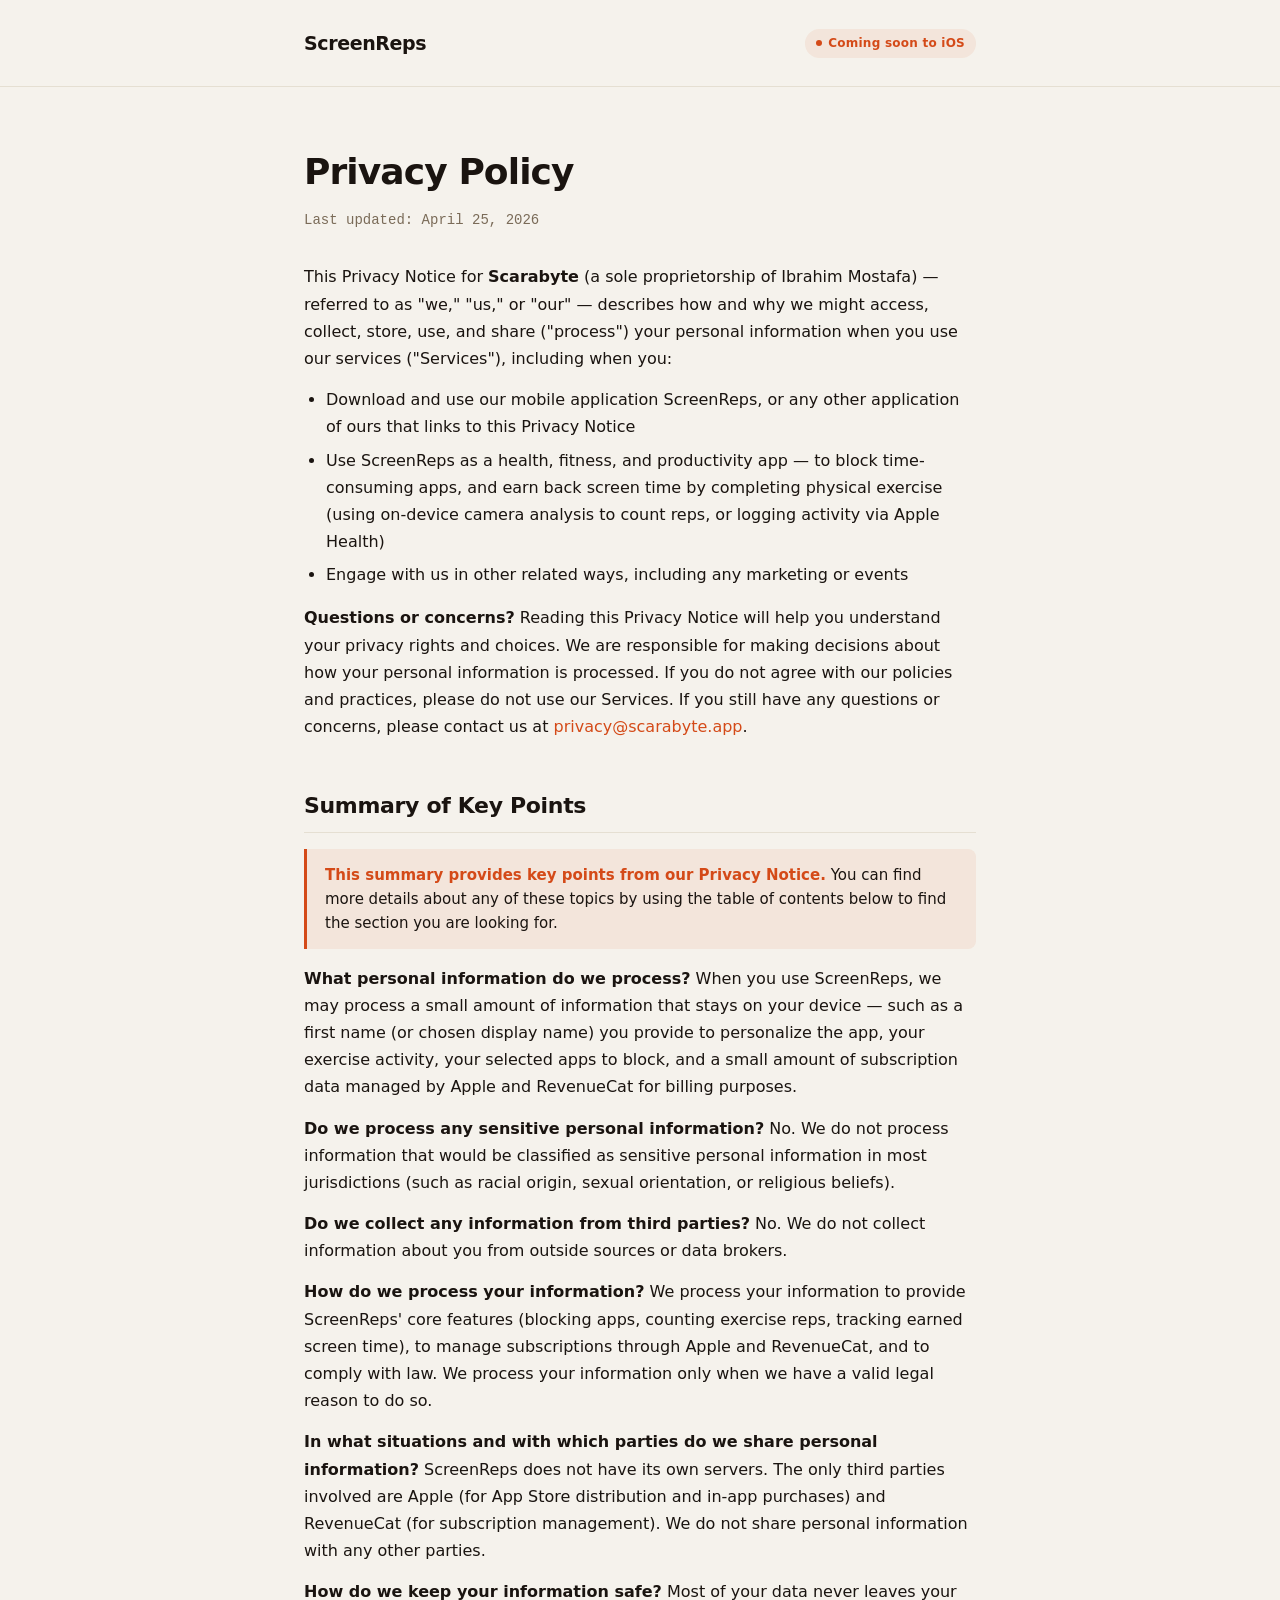
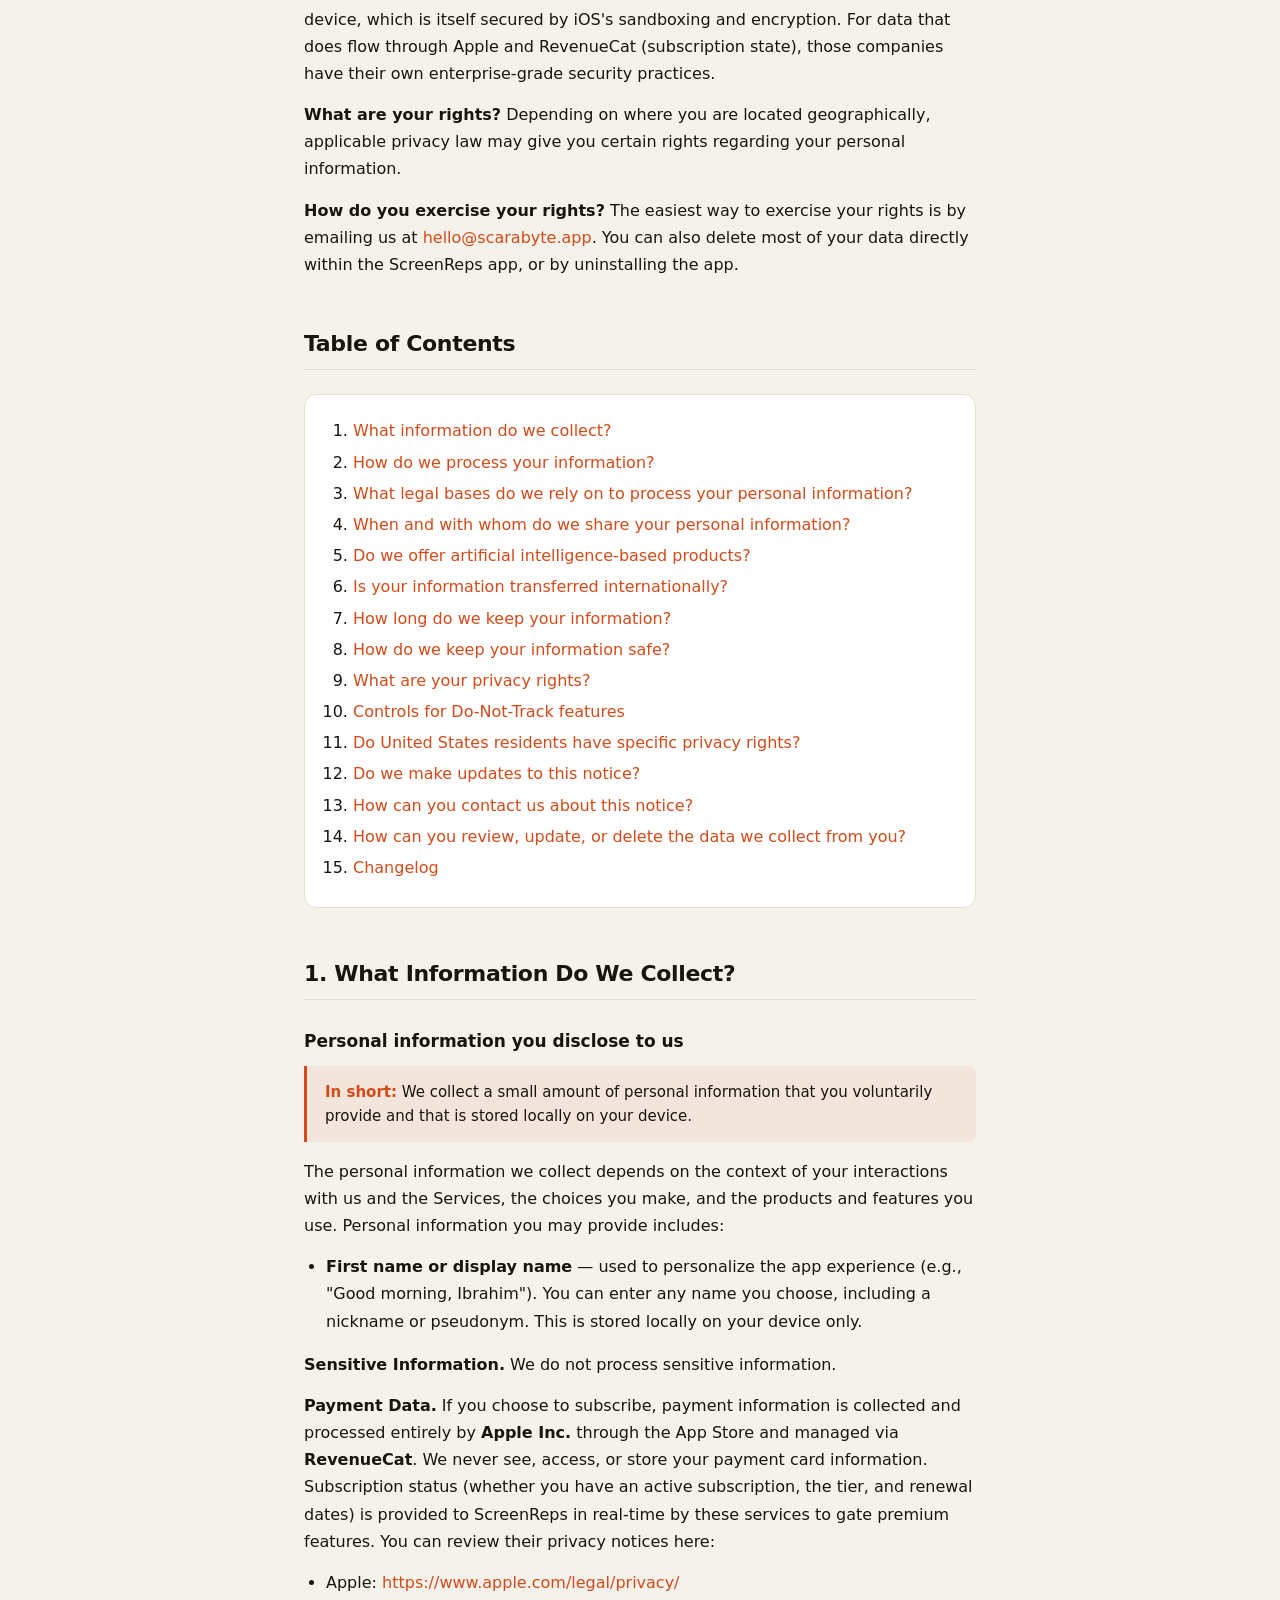
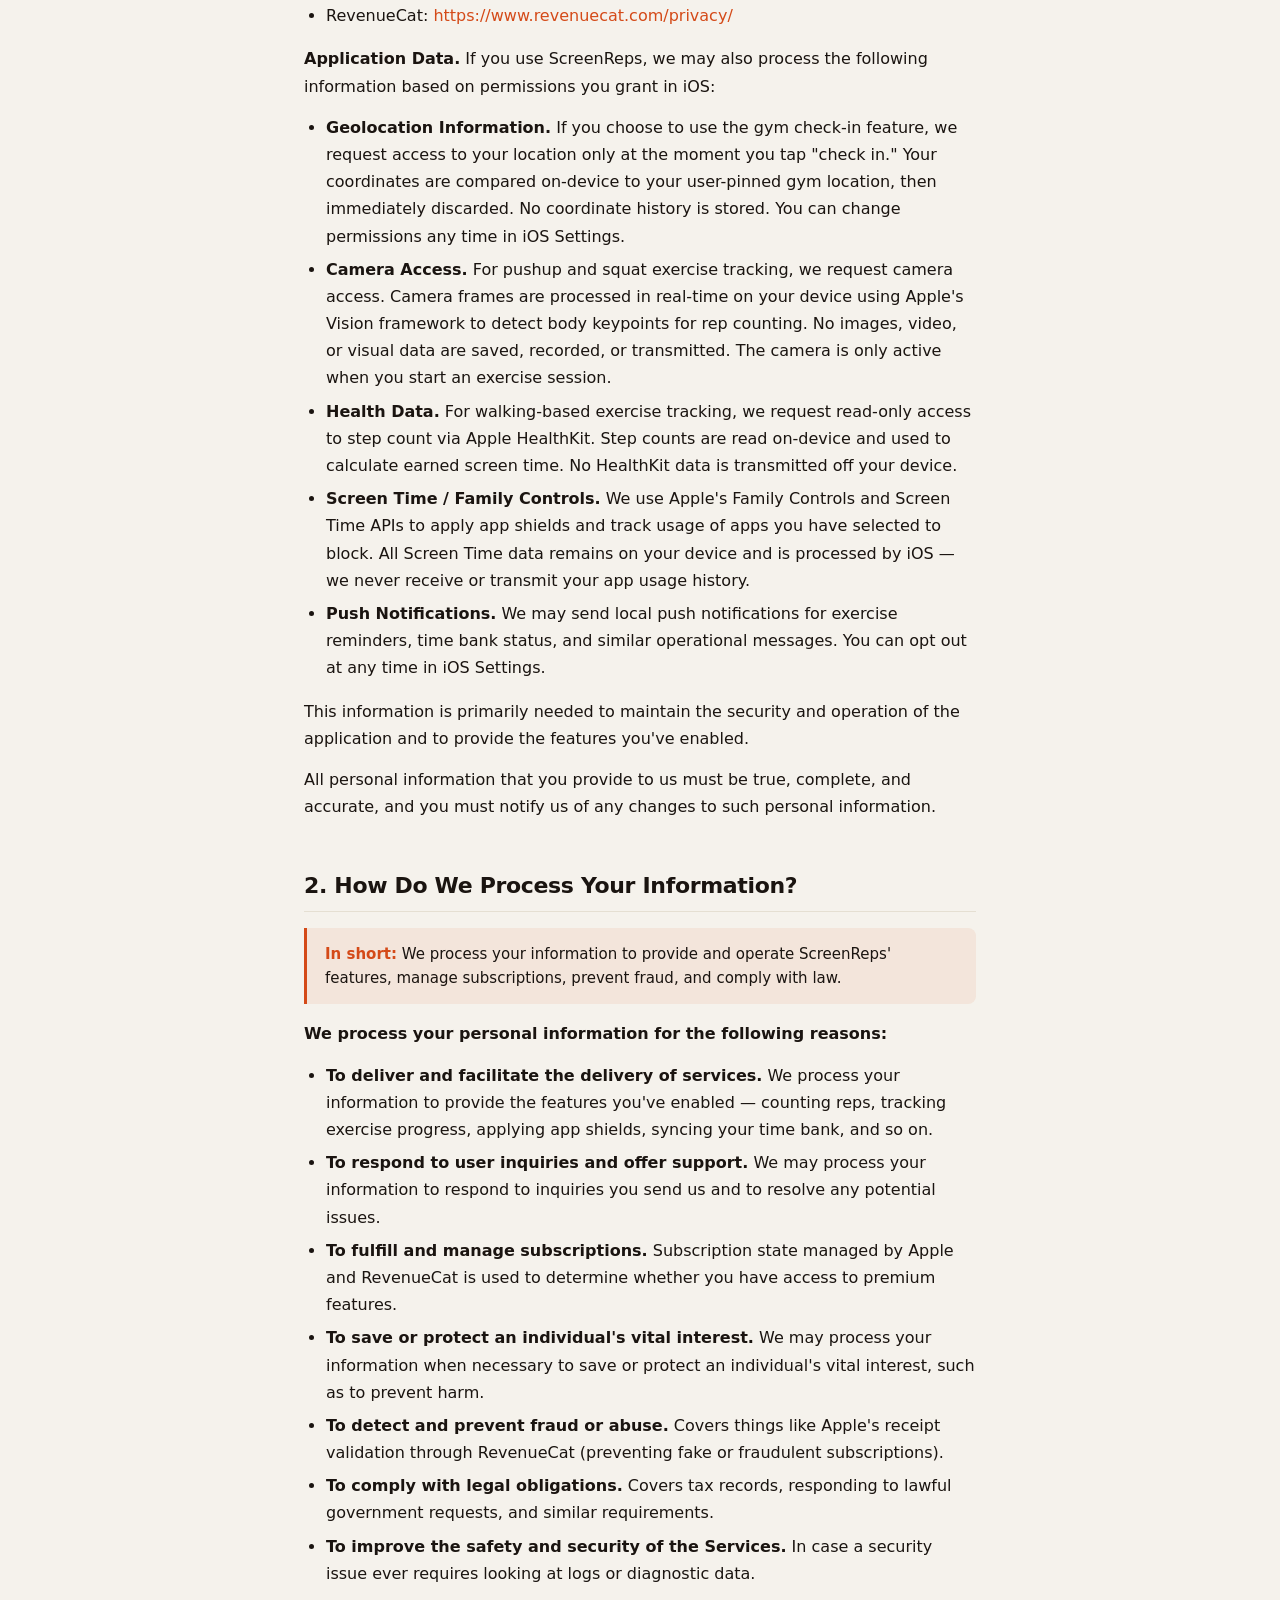
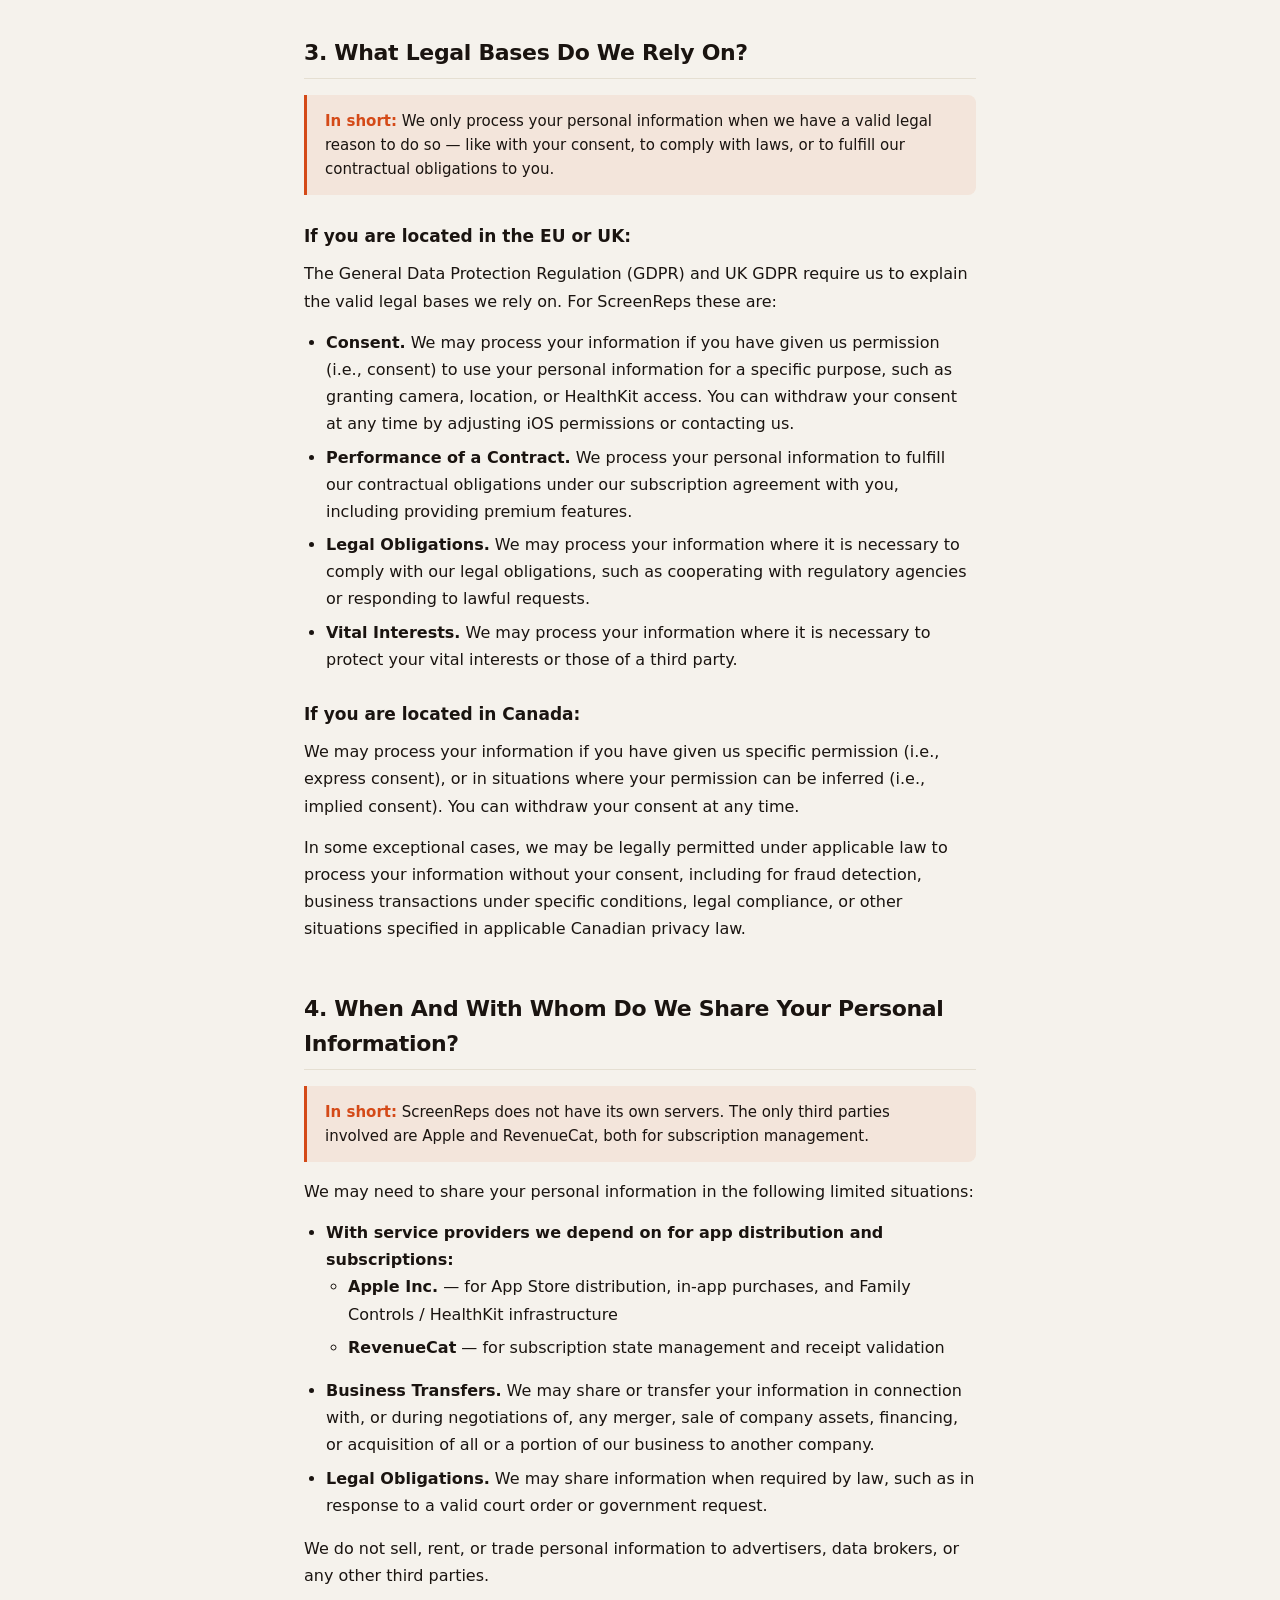
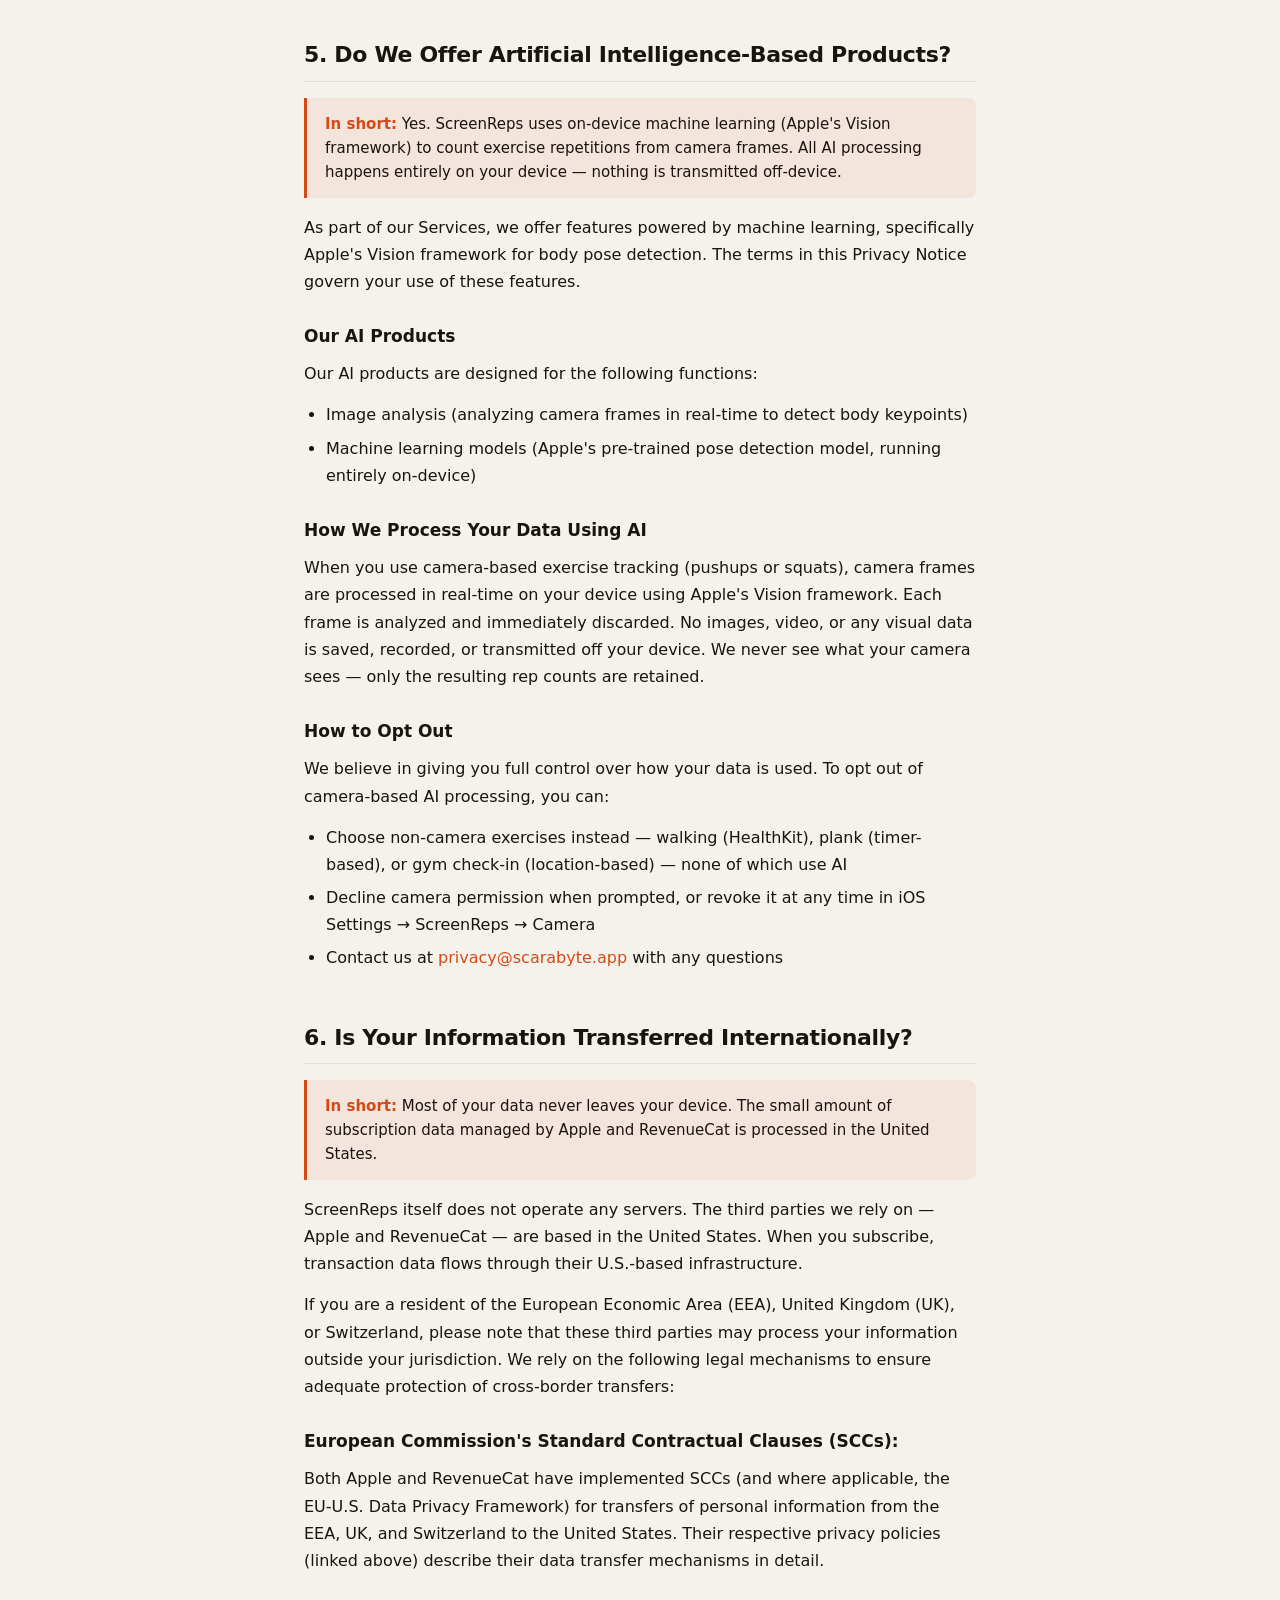
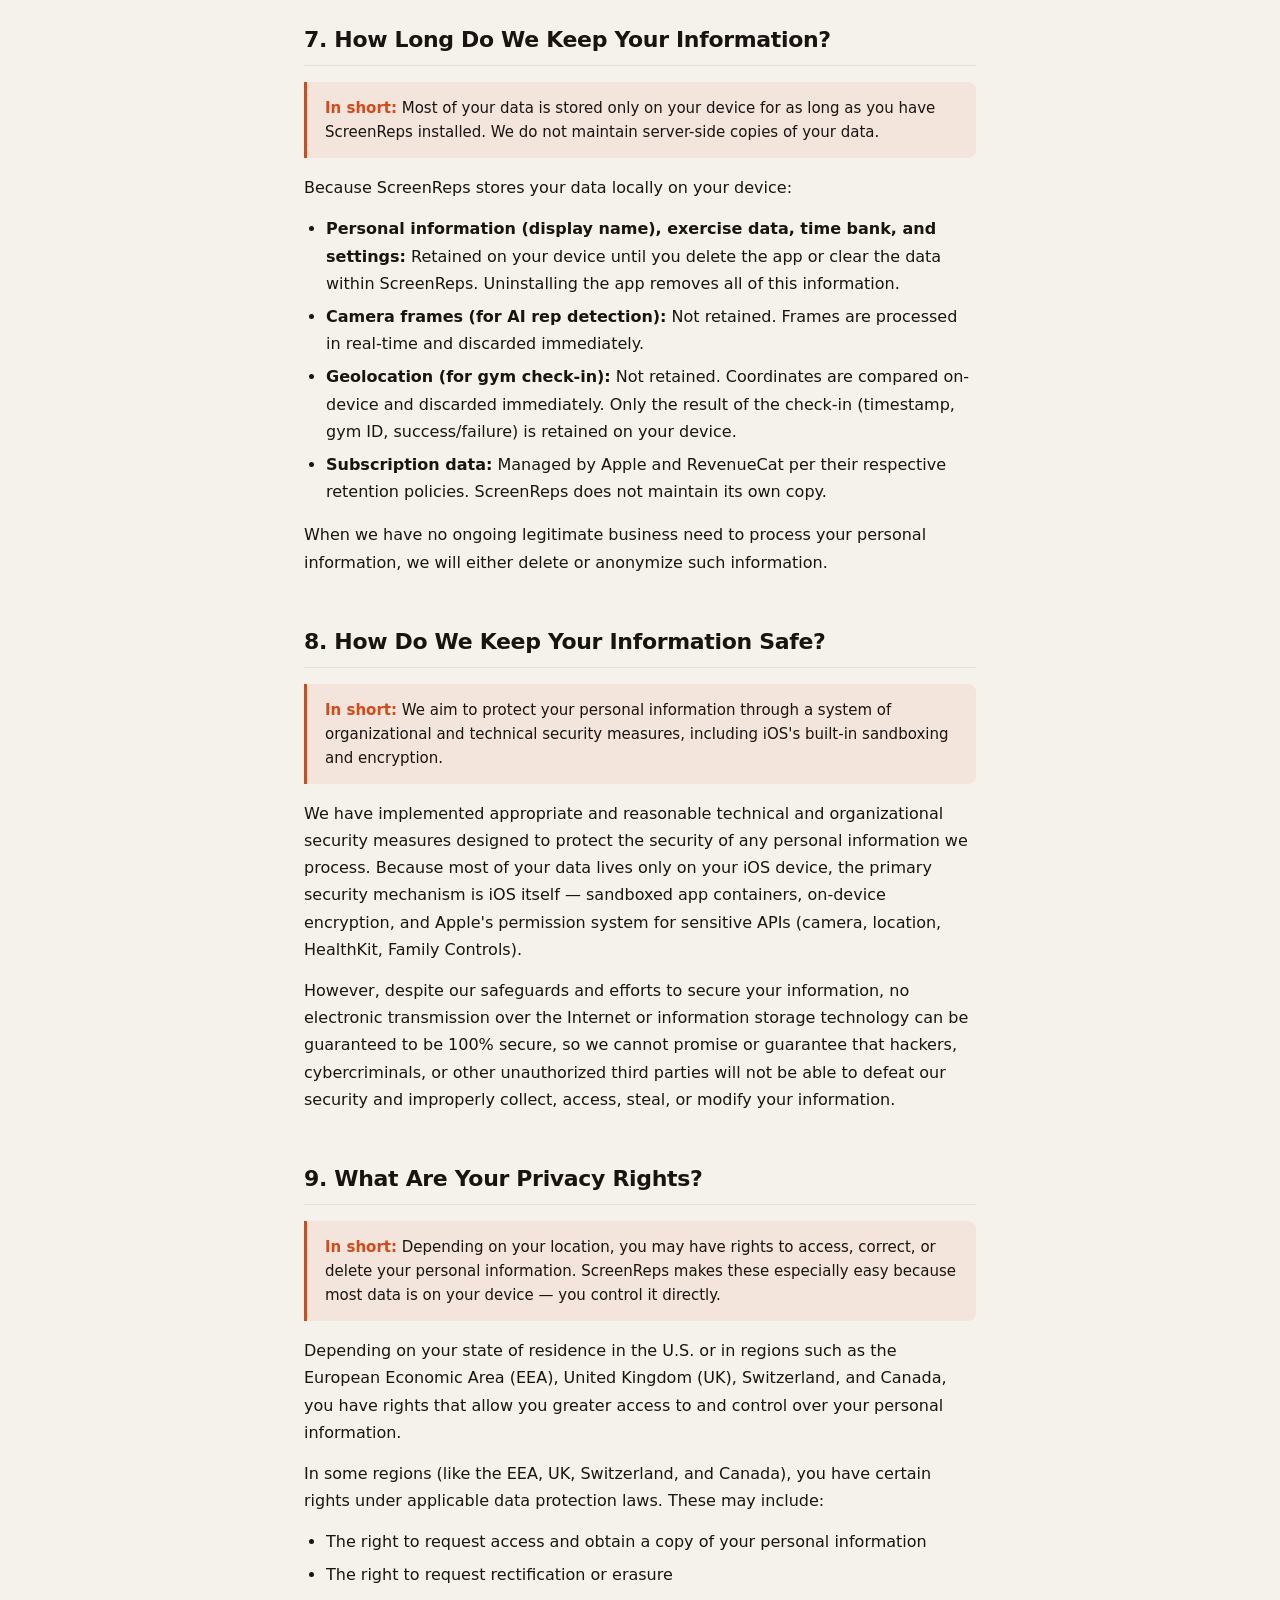
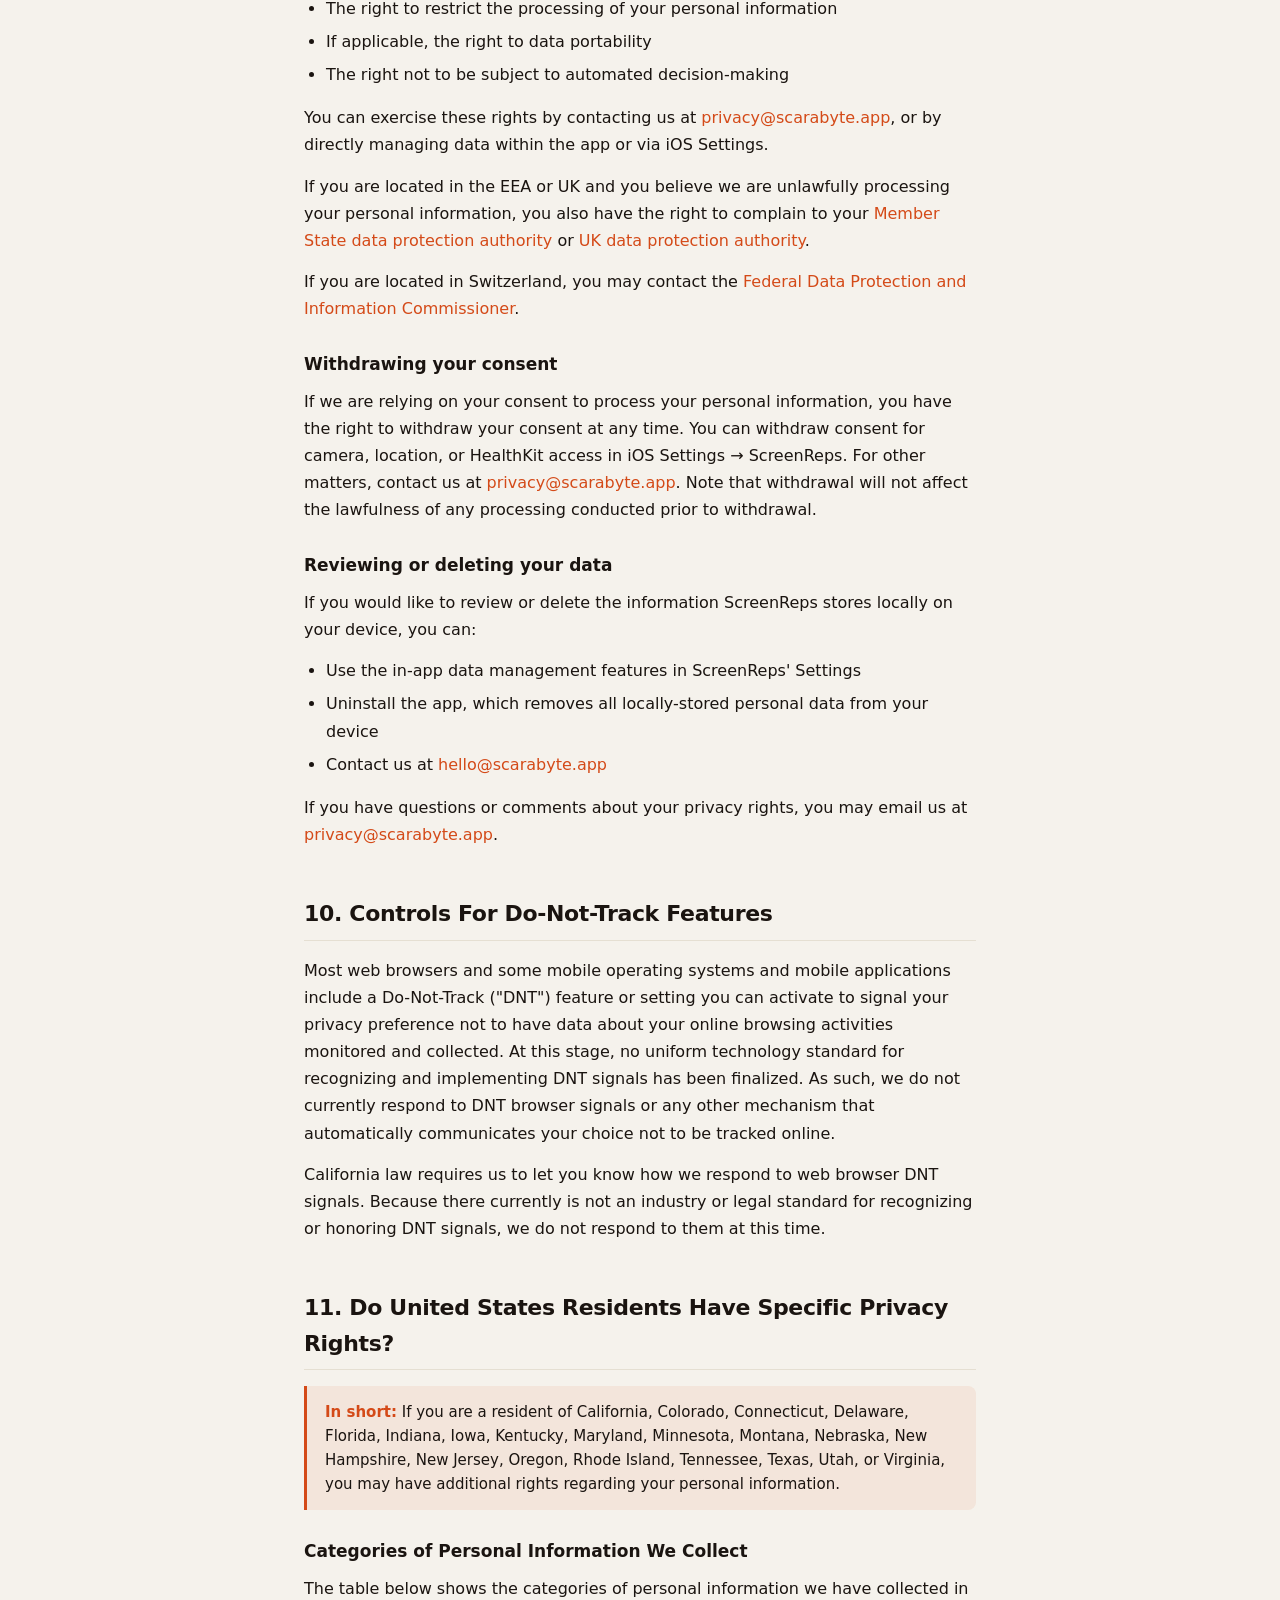
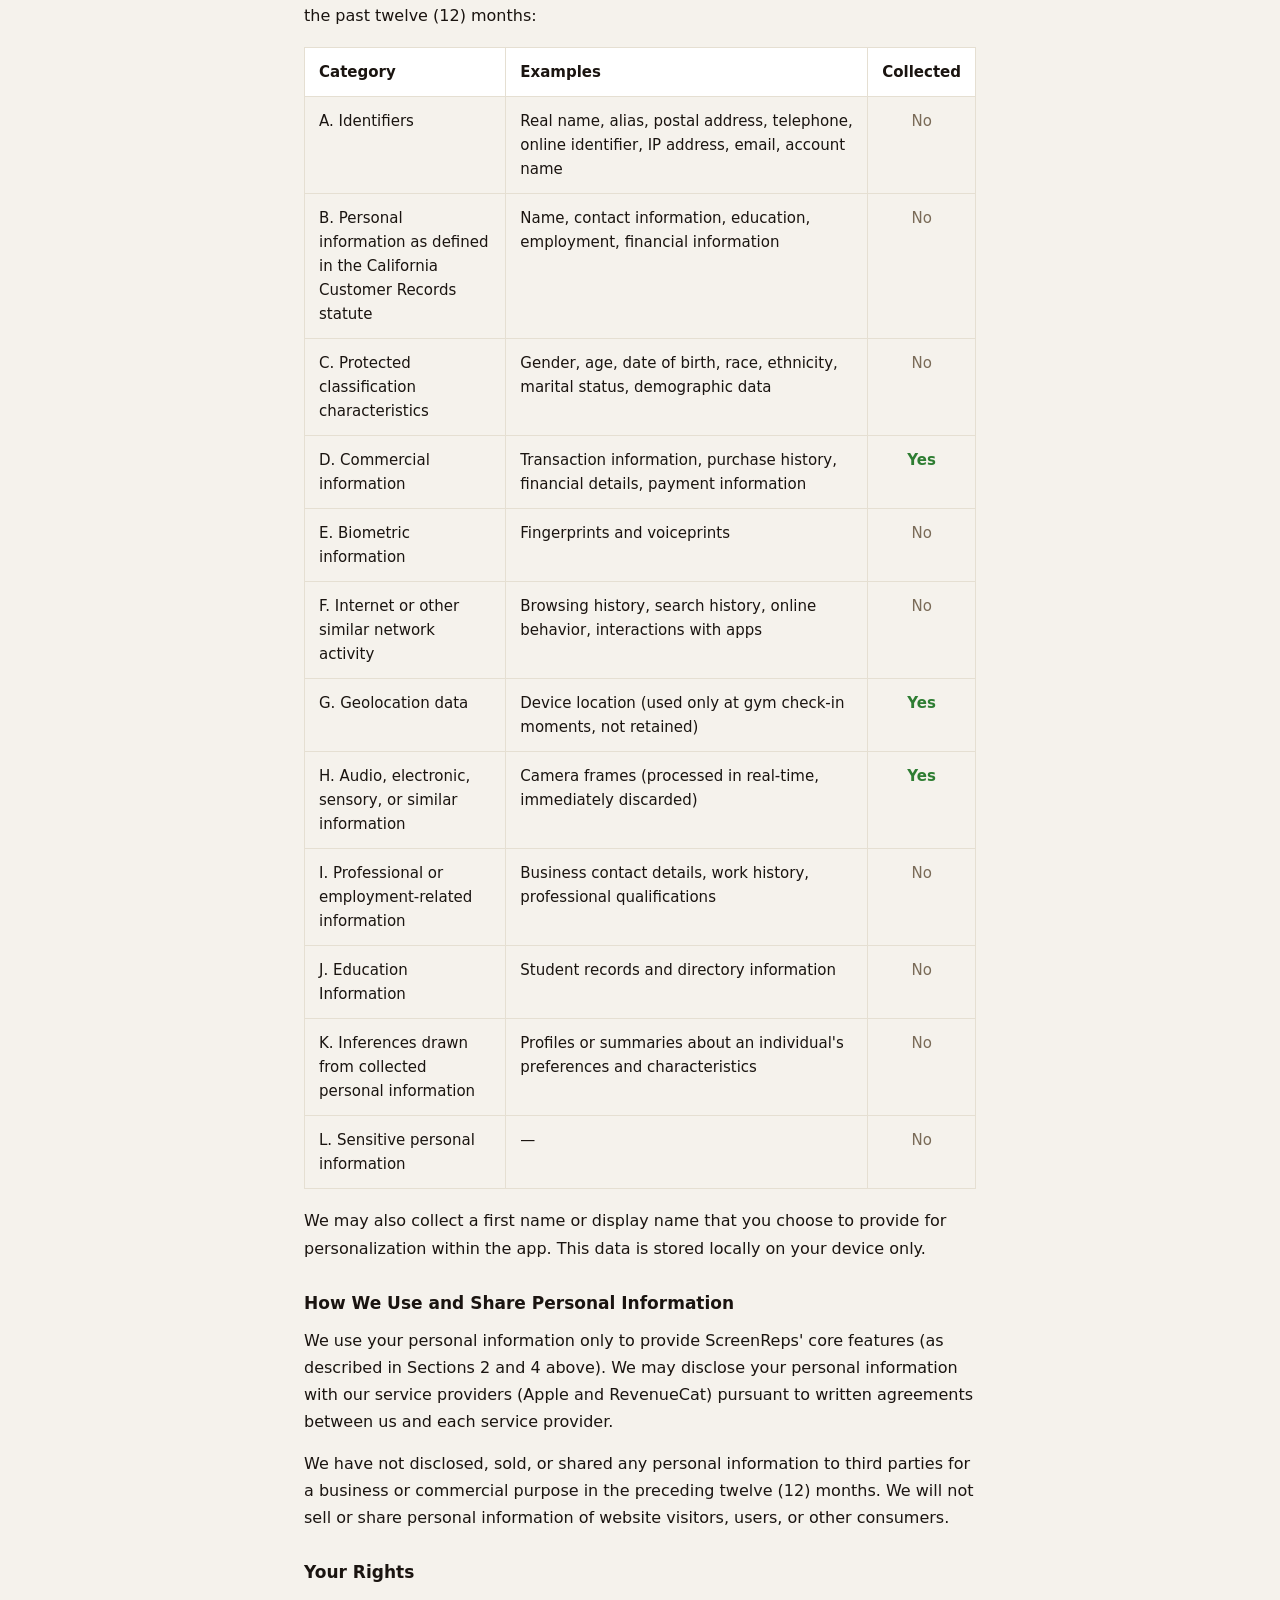
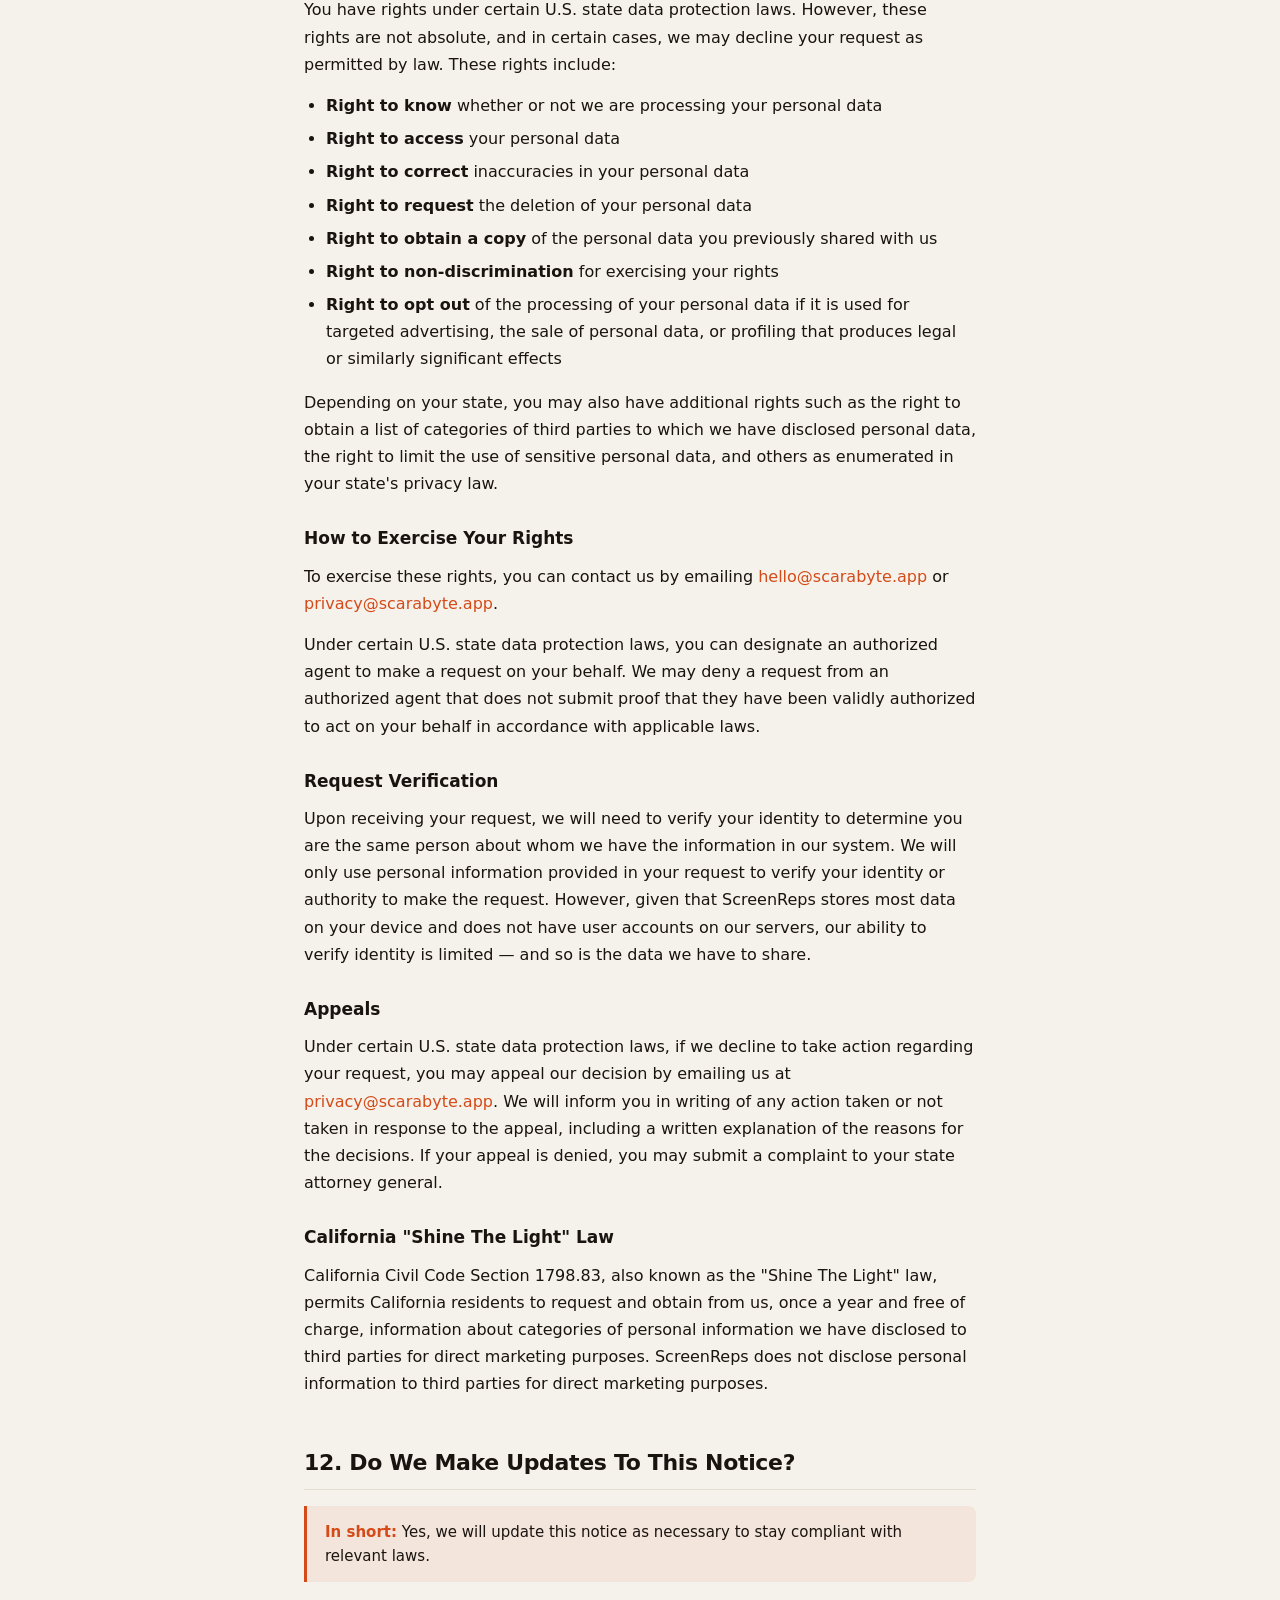
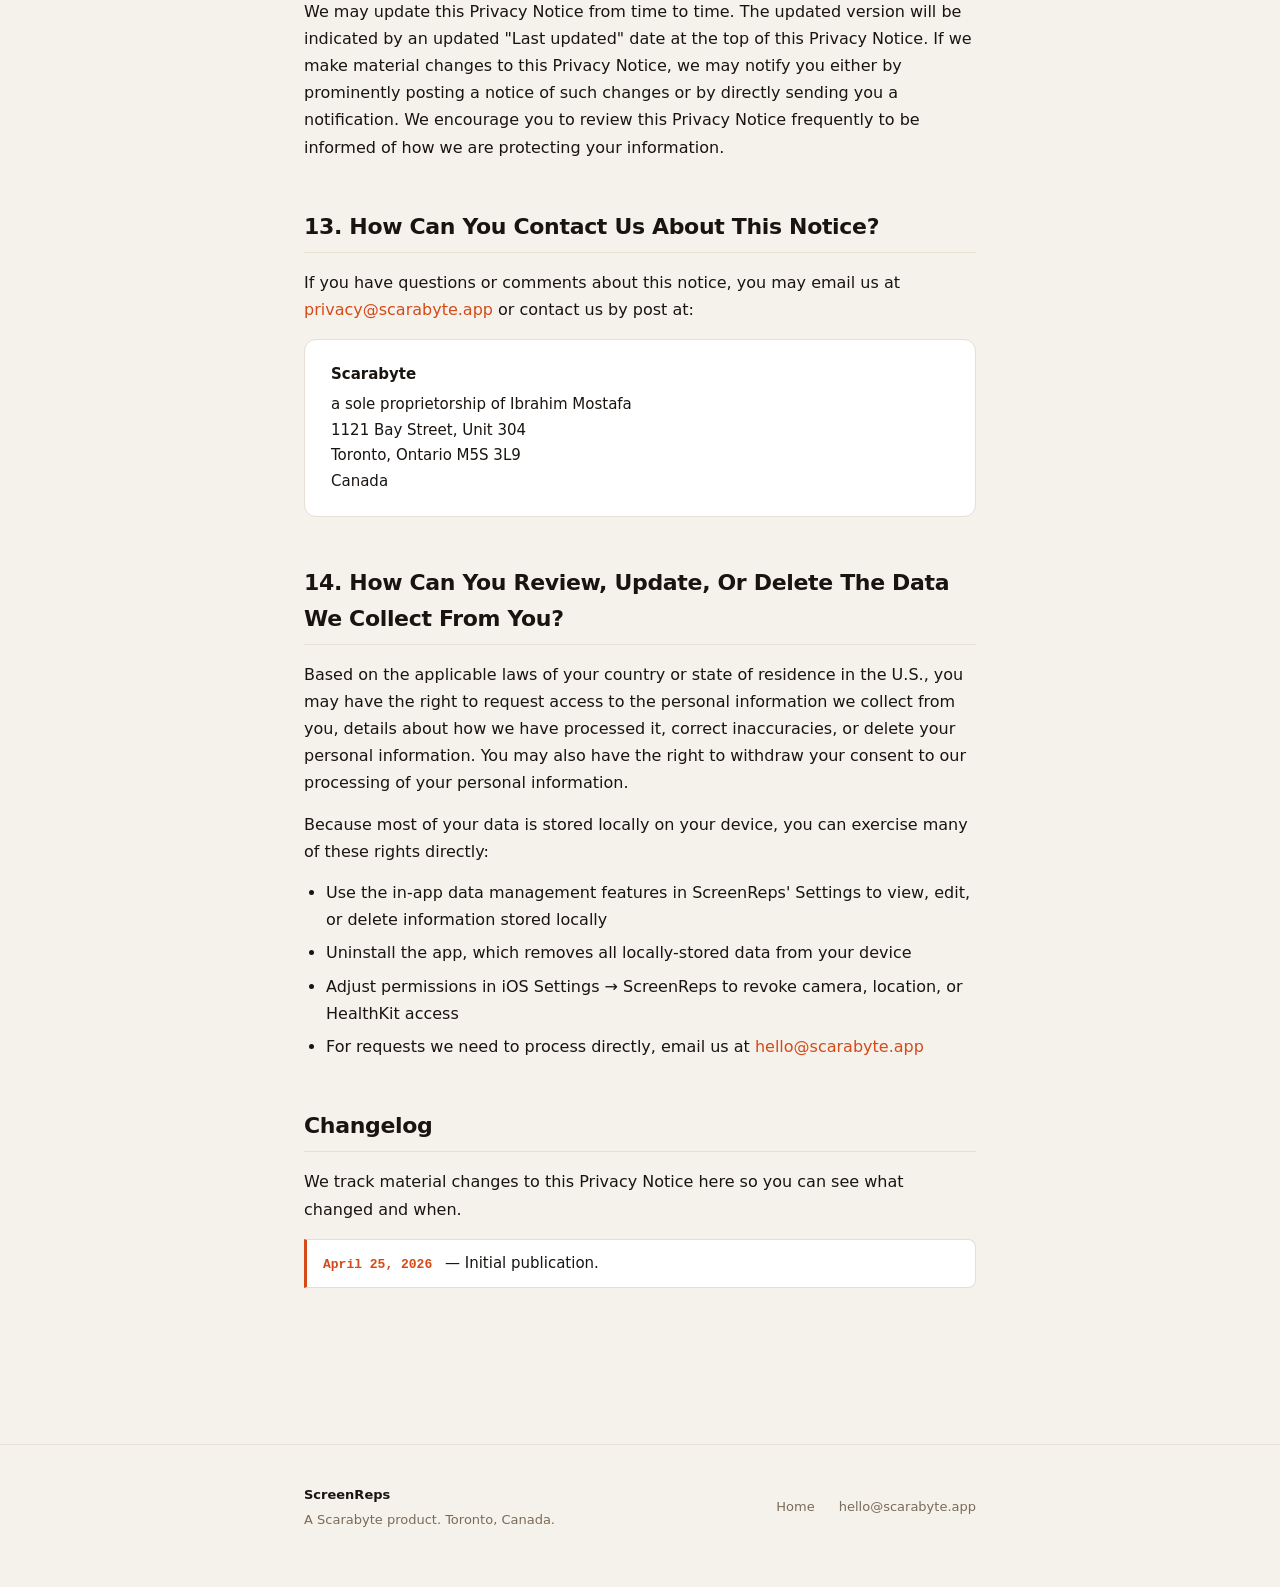
==== privacy.html @ 862c4ad8 "Add files via upload Initial Site files" ====
<!DOCTYPE html>
<html lang="en">
<head>
  <meta charset="UTF-8">
  <meta name="viewport" content="width=device-width, initial-scale=1.0">
  <title>Privacy Policy — ScreenReps</title>
  <meta name="description" content="ScreenReps Privacy Policy — how we handle your data. Spoiler: we keep almost everything on your device.">
  <meta name="theme-color" content="#F5F2EC">
  <link rel="stylesheet" href="styles.css">
</head>
<body>

  <header class="site-header">
    <div class="container">
      <a href="/" class="logo">ScreenReps</a>
      <span class="tag-coming-soon">Coming soon to iOS</span>
    </div>
  </header>

  <main>

    <div class="container">

      <section class="policy-header">
        <h1>Privacy Policy</h1>
        <p class="updated">Last updated: April 25, 2026</p>
      </section>

      <section class="policy-content">

        <p>This Privacy Notice for <strong>Scarabyte</strong> (a sole proprietorship of Ibrahim Mostafa) — referred to as "we," "us," or "our" — describes how and why we might access, collect, store, use, and share ("process") your personal information when you use our services ("Services"), including when you:</p>

        <ul>
          <li>Download and use our mobile application ScreenReps, or any other application of ours that links to this Privacy Notice</li>
          <li>Use ScreenReps as a health, fitness, and productivity app — to block time-consuming apps, and earn back screen time by completing physical exercise (using on-device camera analysis to count reps, or logging activity via Apple Health)</li>
          <li>Engage with us in other related ways, including any marketing or events</li>
        </ul>

        <p><strong>Questions or concerns?</strong> Reading this Privacy Notice will help you understand your privacy rights and choices. We are responsible for making decisions about how your personal information is processed. If you do not agree with our policies and practices, please do not use our Services. If you still have any questions or concerns, please contact us at <a href="mailto:privacy@scarabyte.app">privacy@scarabyte.app</a>.</p>

        <h2>Summary of Key Points</h2>

        <div class="summary-block">
          <strong>This summary provides key points from our Privacy Notice.</strong> You can find more details about any of these topics by using the table of contents below to find the section you are looking for.
        </div>

        <p><strong>What personal information do we process?</strong> When you use ScreenReps, we may process a small amount of information that stays on your device — such as a first name (or chosen display name) you provide to personalize the app, your exercise activity, your selected apps to block, and a small amount of subscription data managed by Apple and RevenueCat for billing purposes.</p>

        <p><strong>Do we process any sensitive personal information?</strong> No. We do not process information that would be classified as sensitive personal information in most jurisdictions (such as racial origin, sexual orientation, or religious beliefs).</p>

        <p><strong>Do we collect any information from third parties?</strong> No. We do not collect information about you from outside sources or data brokers.</p>

        <p><strong>How do we process your information?</strong> We process your information to provide ScreenReps' core features (blocking apps, counting exercise reps, tracking earned screen time), to manage subscriptions through Apple and RevenueCat, and to comply with law. We process your information only when we have a valid legal reason to do so.</p>

        <p><strong>In what situations and with which parties do we share personal information?</strong> ScreenReps does not have its own servers. The only third parties involved are Apple (for App Store distribution and in-app purchases) and RevenueCat (for subscription management). We do not share personal information with any other parties.</p>

        <p><strong>How do we keep your information safe?</strong> Most of your data never leaves your device, which is itself secured by iOS's sandboxing and encryption. For data that does flow through Apple and RevenueCat (subscription state), those companies have their own enterprise-grade security practices.</p>

        <p><strong>What are your rights?</strong> Depending on where you are located geographically, applicable privacy law may give you certain rights regarding your personal information.</p>

        <p><strong>How do you exercise your rights?</strong> The easiest way to exercise your rights is by emailing us at <a href="mailto:hello@scarabyte.app">hello@scarabyte.app</a>. You can also delete most of your data directly within the ScreenReps app, or by uninstalling the app.</p>

        <h2 id="toc">Table of Contents</h2>

        <div class="toc">
          <ol>
            <li><a href="#infocollect">What information do we collect?</a></li>
            <li><a href="#infouse">How do we process your information?</a></li>
            <li><a href="#legalbases">What legal bases do we rely on to process your personal information?</a></li>
            <li><a href="#whoshare">When and with whom do we share your personal information?</a></li>
            <li><a href="#ai">Do we offer artificial intelligence-based products?</a></li>
            <li><a href="#intltransfers">Is your information transferred internationally?</a></li>
            <li><a href="#inforetain">How long do we keep your information?</a></li>
            <li><a href="#infosafe">How do we keep your information safe?</a></li>
            <li><a href="#privacyrights">What are your privacy rights?</a></li>
            <li><a href="#dnt">Controls for Do-Not-Track features</a></li>
            <li><a href="#uslaws">Do United States residents have specific privacy rights?</a></li>
            <li><a href="#policyupdates">Do we make updates to this notice?</a></li>
            <li><a href="#contact">How can you contact us about this notice?</a></li>
            <li><a href="#request">How can you review, update, or delete the data we collect from you?</a></li>
            <li><a href="#changelog">Changelog</a></li>
          </ol>
        </div>

        <h2 id="infocollect">1. What Information Do We Collect?</h2>

        <h3>Personal information you disclose to us</h3>

        <div class="summary-block">
          <strong>In short:</strong> We collect a small amount of personal information that you voluntarily provide and that is stored locally on your device.
        </div>

        <p>The personal information we collect depends on the context of your interactions with us and the Services, the choices you make, and the products and features you use. Personal information you may provide includes:</p>

        <ul>
          <li><strong>First name or display name</strong> — used to personalize the app experience (e.g., "Good morning, Ibrahim"). You can enter any name you choose, including a nickname or pseudonym. This is stored locally on your device only.</li>
        </ul>

        <p><strong>Sensitive Information.</strong> We do not process sensitive information.</p>

        <p><strong>Payment Data.</strong> If you choose to subscribe, payment information is collected and processed entirely by <strong>Apple Inc.</strong> through the App Store and managed via <strong>RevenueCat</strong>. We never see, access, or store your payment card information. Subscription status (whether you have an active subscription, the tier, and renewal dates) is provided to ScreenReps in real-time by these services to gate premium features. You can review their privacy notices here:</p>

        <ul>
          <li>Apple: <a href="https://www.apple.com/legal/privacy/" target="_blank" rel="noopener">https://www.apple.com/legal/privacy/</a></li>
          <li>RevenueCat: <a href="https://www.revenuecat.com/privacy/" target="_blank" rel="noopener">https://www.revenuecat.com/privacy/</a></li>
        </ul>

        <p><strong>Application Data.</strong> If you use ScreenReps, we may also process the following information based on permissions you grant in iOS:</p>

        <ul>
          <li><strong>Geolocation Information.</strong> If you choose to use the gym check-in feature, we request access to your location only at the moment you tap "check in." Your coordinates are compared on-device to your user-pinned gym location, then immediately discarded. No coordinate history is stored. You can change permissions any time in iOS Settings.</li>
          <li><strong>Camera Access.</strong> For pushup and squat exercise tracking, we request camera access. Camera frames are processed in real-time on your device using Apple's Vision framework to detect body keypoints for rep counting. No images, video, or visual data are saved, recorded, or transmitted. The camera is only active when you start an exercise session.</li>
          <li><strong>Health Data.</strong> For walking-based exercise tracking, we request read-only access to step count via Apple HealthKit. Step counts are read on-device and used to calculate earned screen time. No HealthKit data is transmitted off your device.</li>
          <li><strong>Screen Time / Family Controls.</strong> We use Apple's Family Controls and Screen Time APIs to apply app shields and track usage of apps you have selected to block. All Screen Time data remains on your device and is processed by iOS — we never receive or transmit your app usage history.</li>
          <li><strong>Push Notifications.</strong> We may send local push notifications for exercise reminders, time bank status, and similar operational messages. You can opt out at any time in iOS Settings.</li>
        </ul>

        <p>This information is primarily needed to maintain the security and operation of the application and to provide the features you've enabled.</p>

        <p>All personal information that you provide to us must be true, complete, and accurate, and you must notify us of any changes to such personal information.</p>

        <h2 id="infouse">2. How Do We Process Your Information?</h2>

        <div class="summary-block">
          <strong>In short:</strong> We process your information to provide and operate ScreenReps' features, manage subscriptions, prevent fraud, and comply with law.
        </div>

        <p><strong>We process your personal information for the following reasons:</strong></p>

        <ul>
          <li><strong>To deliver and facilitate the delivery of services.</strong> We process your information to provide the features you've enabled — counting reps, tracking exercise progress, applying app shields, syncing your time bank, and so on.</li>
          <li><strong>To respond to user inquiries and offer support.</strong> We may process your information to respond to inquiries you send us and to resolve any potential issues.</li>
          <li><strong>To fulfill and manage subscriptions.</strong> Subscription state managed by Apple and RevenueCat is used to determine whether you have access to premium features.</li>
          <li><strong>To save or protect an individual's vital interest.</strong> We may process your information when necessary to save or protect an individual's vital interest, such as to prevent harm.</li>
          <li><strong>To detect and prevent fraud or abuse.</strong> Covers things like Apple's receipt validation through RevenueCat (preventing fake or fraudulent subscriptions).</li>
          <li><strong>To comply with legal obligations.</strong> Covers tax records, responding to lawful government requests, and similar requirements.</li>
          <li><strong>To improve the safety and security of the Services.</strong> In case a security issue ever requires looking at logs or diagnostic data.</li>
        </ul>

        <h2 id="legalbases">3. What Legal Bases Do We Rely On?</h2>

        <div class="summary-block">
          <strong>In short:</strong> We only process your personal information when we have a valid legal reason to do so — like with your consent, to comply with laws, or to fulfill our contractual obligations to you.
        </div>

        <h3>If you are located in the EU or UK:</h3>

        <p>The General Data Protection Regulation (GDPR) and UK GDPR require us to explain the valid legal bases we rely on. For ScreenReps these are:</p>

        <ul>
          <li><strong>Consent.</strong> We may process your information if you have given us permission (i.e., consent) to use your personal information for a specific purpose, such as granting camera, location, or HealthKit access. You can withdraw your consent at any time by adjusting iOS permissions or contacting us.</li>
          <li><strong>Performance of a Contract.</strong> We process your personal information to fulfill our contractual obligations under our subscription agreement with you, including providing premium features.</li>
          <li><strong>Legal Obligations.</strong> We may process your information where it is necessary to comply with our legal obligations, such as cooperating with regulatory agencies or responding to lawful requests.</li>
          <li><strong>Vital Interests.</strong> We may process your information where it is necessary to protect your vital interests or those of a third party.</li>
        </ul>

        <h3>If you are located in Canada:</h3>

        <p>We may process your information if you have given us specific permission (i.e., express consent), or in situations where your permission can be inferred (i.e., implied consent). You can withdraw your consent at any time.</p>

        <p>In some exceptional cases, we may be legally permitted under applicable law to process your information without your consent, including for fraud detection, business transactions under specific conditions, legal compliance, or other situations specified in applicable Canadian privacy law.</p>

        <h2 id="whoshare">4. When And With Whom Do We Share Your Personal Information?</h2>

        <div class="summary-block">
          <strong>In short:</strong> ScreenReps does not have its own servers. The only third parties involved are Apple and RevenueCat, both for subscription management.
        </div>

        <p>We may need to share your personal information in the following limited situations:</p>

        <ul>
          <li><strong>With service providers we depend on for app distribution and subscriptions:</strong>
            <ul>
              <li><strong>Apple Inc.</strong> — for App Store distribution, in-app purchases, and Family Controls / HealthKit infrastructure</li>
              <li><strong>RevenueCat</strong> — for subscription state management and receipt validation</li>
            </ul>
          </li>
          <li><strong>Business Transfers.</strong> We may share or transfer your information in connection with, or during negotiations of, any merger, sale of company assets, financing, or acquisition of all or a portion of our business to another company.</li>
          <li><strong>Legal Obligations.</strong> We may share information when required by law, such as in response to a valid court order or government request.</li>
        </ul>

        <p>We do not sell, rent, or trade personal information to advertisers, data brokers, or any other third parties.</p>

        <h2 id="ai">5. Do We Offer Artificial Intelligence-Based Products?</h2>

        <div class="summary-block">
          <strong>In short:</strong> Yes. ScreenReps uses on-device machine learning (Apple's Vision framework) to count exercise repetitions from camera frames. All AI processing happens entirely on your device — nothing is transmitted off-device.
        </div>

        <p>As part of our Services, we offer features powered by machine learning, specifically Apple's Vision framework for body pose detection. The terms in this Privacy Notice govern your use of these features.</p>

        <h3>Our AI Products</h3>

        <p>Our AI products are designed for the following functions:</p>

        <ul>
          <li>Image analysis (analyzing camera frames in real-time to detect body keypoints)</li>
          <li>Machine learning models (Apple's pre-trained pose detection model, running entirely on-device)</li>
        </ul>

        <h3>How We Process Your Data Using AI</h3>

        <p>When you use camera-based exercise tracking (pushups or squats), camera frames are processed in real-time on your device using Apple's Vision framework. Each frame is analyzed and immediately discarded. No images, video, or any visual data is saved, recorded, or transmitted off your device. We never see what your camera sees — only the resulting rep counts are retained.</p>

        <h3>How to Opt Out</h3>

        <p>We believe in giving you full control over how your data is used. To opt out of camera-based AI processing, you can:</p>

        <ul>
          <li>Choose non-camera exercises instead — walking (HealthKit), plank (timer-based), or gym check-in (location-based) — none of which use AI</li>
          <li>Decline camera permission when prompted, or revoke it at any time in iOS Settings → ScreenReps → Camera</li>
          <li>Contact us at <a href="mailto:privacy@scarabyte.app">privacy@scarabyte.app</a> with any questions</li>
        </ul>

        <h2 id="intltransfers">6. Is Your Information Transferred Internationally?</h2>

        <div class="summary-block">
          <strong>In short:</strong> Most of your data never leaves your device. The small amount of subscription data managed by Apple and RevenueCat is processed in the United States.
        </div>

        <p>ScreenReps itself does not operate any servers. The third parties we rely on — Apple and RevenueCat — are based in the United States. When you subscribe, transaction data flows through their U.S.-based infrastructure.</p>

        <p>If you are a resident of the European Economic Area (EEA), United Kingdom (UK), or Switzerland, please note that these third parties may process your information outside your jurisdiction. We rely on the following legal mechanisms to ensure adequate protection of cross-border transfers:</p>

        <h3>European Commission's Standard Contractual Clauses (SCCs):</h3>

        <p>Both Apple and RevenueCat have implemented SCCs (and where applicable, the EU-U.S. Data Privacy Framework) for transfers of personal information from the EEA, UK, and Switzerland to the United States. Their respective privacy policies (linked above) describe their data transfer mechanisms in detail.</p>

        <h2 id="inforetain">7. How Long Do We Keep Your Information?</h2>

        <div class="summary-block">
          <strong>In short:</strong> Most of your data is stored only on your device for as long as you have ScreenReps installed. We do not maintain server-side copies of your data.
        </div>

        <p>Because ScreenReps stores your data locally on your device:</p>

        <ul>
          <li><strong>Personal information (display name), exercise data, time bank, and settings:</strong> Retained on your device until you delete the app or clear the data within ScreenReps. Uninstalling the app removes all of this information.</li>
          <li><strong>Camera frames (for AI rep detection):</strong> Not retained. Frames are processed in real-time and discarded immediately.</li>
          <li><strong>Geolocation (for gym check-in):</strong> Not retained. Coordinates are compared on-device and discarded immediately. Only the result of the check-in (timestamp, gym ID, success/failure) is retained on your device.</li>
          <li><strong>Subscription data:</strong> Managed by Apple and RevenueCat per their respective retention policies. ScreenReps does not maintain its own copy.</li>
        </ul>

        <p>When we have no ongoing legitimate business need to process your personal information, we will either delete or anonymize such information.</p>

        <h2 id="infosafe">8. How Do We Keep Your Information Safe?</h2>

        <div class="summary-block">
          <strong>In short:</strong> We aim to protect your personal information through a system of organizational and technical security measures, including iOS's built-in sandboxing and encryption.
        </div>

        <p>We have implemented appropriate and reasonable technical and organizational security measures designed to protect the security of any personal information we process. Because most of your data lives only on your iOS device, the primary security mechanism is iOS itself — sandboxed app containers, on-device encryption, and Apple's permission system for sensitive APIs (camera, location, HealthKit, Family Controls).</p>

        <p>However, despite our safeguards and efforts to secure your information, no electronic transmission over the Internet or information storage technology can be guaranteed to be 100% secure, so we cannot promise or guarantee that hackers, cybercriminals, or other unauthorized third parties will not be able to defeat our security and improperly collect, access, steal, or modify your information.</p>

        <h2 id="privacyrights">9. What Are Your Privacy Rights?</h2>

        <div class="summary-block">
          <strong>In short:</strong> Depending on your location, you may have rights to access, correct, or delete your personal information. ScreenReps makes these especially easy because most data is on your device — you control it directly.
        </div>

        <p>Depending on your state of residence in the U.S. or in regions such as the European Economic Area (EEA), United Kingdom (UK), Switzerland, and Canada, you have rights that allow you greater access to and control over your personal information.</p>

        <p>In some regions (like the EEA, UK, Switzerland, and Canada), you have certain rights under applicable data protection laws. These may include:</p>

        <ul>
          <li>The right to request access and obtain a copy of your personal information</li>
          <li>The right to request rectification or erasure</li>
          <li>The right to restrict the processing of your personal information</li>
          <li>If applicable, the right to data portability</li>
          <li>The right not to be subject to automated decision-making</li>
        </ul>

        <p>You can exercise these rights by contacting us at <a href="mailto:privacy@scarabyte.app">privacy@scarabyte.app</a>, or by directly managing data within the app or via iOS Settings.</p>

        <p>If you are located in the EEA or UK and you believe we are unlawfully processing your personal information, you also have the right to complain to your <a href="https://ec.europa.eu/justice/data-protection/bodies/authorities/index_en.htm" target="_blank" rel="noopener">Member State data protection authority</a> or <a href="https://ico.org.uk/make-a-complaint/data-protection-complaints/data-protection-complaints/" target="_blank" rel="noopener">UK data protection authority</a>.</p>

        <p>If you are located in Switzerland, you may contact the <a href="https://www.edoeb.admin.ch/edoeb/en/home.html" target="_blank" rel="noopener">Federal Data Protection and Information Commissioner</a>.</p>

        <h3 id="withdrawconsent">Withdrawing your consent</h3>

        <p>If we are relying on your consent to process your personal information, you have the right to withdraw your consent at any time. You can withdraw consent for camera, location, or HealthKit access in iOS Settings → ScreenReps. For other matters, contact us at <a href="mailto:privacy@scarabyte.app">privacy@scarabyte.app</a>. Note that withdrawal will not affect the lawfulness of any processing conducted prior to withdrawal.</p>

        <h3>Reviewing or deleting your data</h3>

        <p>If you would like to review or delete the information ScreenReps stores locally on your device, you can:</p>

        <ul>
          <li>Use the in-app data management features in ScreenReps' Settings</li>
          <li>Uninstall the app, which removes all locally-stored personal data from your device</li>
          <li>Contact us at <a href="mailto:hello@scarabyte.app">hello@scarabyte.app</a></li>
        </ul>

        <p>If you have questions or comments about your privacy rights, you may email us at <a href="mailto:privacy@scarabyte.app">privacy@scarabyte.app</a>.</p>

        <h2 id="dnt">10. Controls For Do-Not-Track Features</h2>

        <p>Most web browsers and some mobile operating systems and mobile applications include a Do-Not-Track ("DNT") feature or setting you can activate to signal your privacy preference not to have data about your online browsing activities monitored and collected. At this stage, no uniform technology standard for recognizing and implementing DNT signals has been finalized. As such, we do not currently respond to DNT browser signals or any other mechanism that automatically communicates your choice not to be tracked online.</p>

        <p>California law requires us to let you know how we respond to web browser DNT signals. Because there currently is not an industry or legal standard for recognizing or honoring DNT signals, we do not respond to them at this time.</p>

        <h2 id="uslaws">11. Do United States Residents Have Specific Privacy Rights?</h2>

        <div class="summary-block">
          <strong>In short:</strong> If you are a resident of California, Colorado, Connecticut, Delaware, Florida, Indiana, Iowa, Kentucky, Maryland, Minnesota, Montana, Nebraska, New Hampshire, New Jersey, Oregon, Rhode Island, Tennessee, Texas, Utah, or Virginia, you may have additional rights regarding your personal information.
        </div>

        <h3>Categories of Personal Information We Collect</h3>

        <p>The table below shows the categories of personal information we have collected in the past twelve (12) months:</p>

        <table>
          <thead>
            <tr>
              <th style="width: 30%;">Category</th>
              <th>Examples</th>
              <th style="width: 14%;">Collected</th>
            </tr>
          </thead>
          <tbody>
            <tr>
              <td>A. Identifiers</td>
              <td>Real name, alias, postal address, telephone, online identifier, IP address, email, account name</td>
              <td class="collected-no">No</td>
            </tr>
            <tr>
              <td>B. Personal information as defined in the California Customer Records statute</td>
              <td>Name, contact information, education, employment, financial information</td>
              <td class="collected-no">No</td>
            </tr>
            <tr>
              <td>C. Protected classification characteristics</td>
              <td>Gender, age, date of birth, race, ethnicity, marital status, demographic data</td>
              <td class="collected-no">No</td>
            </tr>
            <tr>
              <td>D. Commercial information</td>
              <td>Transaction information, purchase history, financial details, payment information</td>
              <td class="collected-yes">Yes</td>
            </tr>
            <tr>
              <td>E. Biometric information</td>
              <td>Fingerprints and voiceprints</td>
              <td class="collected-no">No</td>
            </tr>
            <tr>
              <td>F. Internet or other similar network activity</td>
              <td>Browsing history, search history, online behavior, interactions with apps</td>
              <td class="collected-no">No</td>
            </tr>
            <tr>
              <td>G. Geolocation data</td>
              <td>Device location (used only at gym check-in moments, not retained)</td>
              <td class="collected-yes">Yes</td>
            </tr>
            <tr>
              <td>H. Audio, electronic, sensory, or similar information</td>
              <td>Camera frames (processed in real-time, immediately discarded)</td>
              <td class="collected-yes">Yes</td>
            </tr>
            <tr>
              <td>I. Professional or employment-related information</td>
              <td>Business contact details, work history, professional qualifications</td>
              <td class="collected-no">No</td>
            </tr>
            <tr>
              <td>J. Education Information</td>
              <td>Student records and directory information</td>
              <td class="collected-no">No</td>
            </tr>
            <tr>
              <td>K. Inferences drawn from collected personal information</td>
              <td>Profiles or summaries about an individual's preferences and characteristics</td>
              <td class="collected-no">No</td>
            </tr>
            <tr>
              <td>L. Sensitive personal information</td>
              <td>—</td>
              <td class="collected-no">No</td>
            </tr>
          </tbody>
        </table>

        <p>We may also collect a first name or display name that you choose to provide for personalization within the app. This data is stored locally on your device only.</p>

        <h3>How We Use and Share Personal Information</h3>

        <p>We use your personal information only to provide ScreenReps' core features (as described in Sections 2 and 4 above). We may disclose your personal information with our service providers (Apple and RevenueCat) pursuant to written agreements between us and each service provider.</p>

        <p>We have not disclosed, sold, or shared any personal information to third parties for a business or commercial purpose in the preceding twelve (12) months. We will not sell or share personal information of website visitors, users, or other consumers.</p>

        <h3>Your Rights</h3>

        <p>You have rights under certain U.S. state data protection laws. However, these rights are not absolute, and in certain cases, we may decline your request as permitted by law. These rights include:</p>

        <ul>
          <li><strong>Right to know</strong> whether or not we are processing your personal data</li>
          <li><strong>Right to access</strong> your personal data</li>
          <li><strong>Right to correct</strong> inaccuracies in your personal data</li>
          <li><strong>Right to request</strong> the deletion of your personal data</li>
          <li><strong>Right to obtain a copy</strong> of the personal data you previously shared with us</li>
          <li><strong>Right to non-discrimination</strong> for exercising your rights</li>
          <li><strong>Right to opt out</strong> of the processing of your personal data if it is used for targeted advertising, the sale of personal data, or profiling that produces legal or similarly significant effects</li>
        </ul>

        <p>Depending on your state, you may also have additional rights such as the right to obtain a list of categories of third parties to which we have disclosed personal data, the right to limit the use of sensitive personal data, and others as enumerated in your state's privacy law.</p>

        <h3>How to Exercise Your Rights</h3>

        <p>To exercise these rights, you can contact us by emailing <a href="mailto:hello@scarabyte.app">hello@scarabyte.app</a> or <a href="mailto:privacy@scarabyte.app">privacy@scarabyte.app</a>.</p>

        <p>Under certain U.S. state data protection laws, you can designate an authorized agent to make a request on your behalf. We may deny a request from an authorized agent that does not submit proof that they have been validly authorized to act on your behalf in accordance with applicable laws.</p>

        <h3>Request Verification</h3>

        <p>Upon receiving your request, we will need to verify your identity to determine you are the same person about whom we have the information in our system. We will only use personal information provided in your request to verify your identity or authority to make the request. However, given that ScreenReps stores most data on your device and does not have user accounts on our servers, our ability to verify identity is limited — and so is the data we have to share.</p>

        <h3>Appeals</h3>

        <p>Under certain U.S. state data protection laws, if we decline to take action regarding your request, you may appeal our decision by emailing us at <a href="mailto:privacy@scarabyte.app">privacy@scarabyte.app</a>. We will inform you in writing of any action taken or not taken in response to the appeal, including a written explanation of the reasons for the decisions. If your appeal is denied, you may submit a complaint to your state attorney general.</p>

        <h3>California "Shine The Light" Law</h3>

        <p>California Civil Code Section 1798.83, also known as the "Shine The Light" law, permits California residents to request and obtain from us, once a year and free of charge, information about categories of personal information we have disclosed to third parties for direct marketing purposes. ScreenReps does not disclose personal information to third parties for direct marketing purposes.</p>

        <h2 id="policyupdates">12. Do We Make Updates To This Notice?</h2>

        <div class="summary-block">
          <strong>In short:</strong> Yes, we will update this notice as necessary to stay compliant with relevant laws.
        </div>

        <p>We may update this Privacy Notice from time to time. The updated version will be indicated by an updated "Last updated" date at the top of this Privacy Notice. If we make material changes to this Privacy Notice, we may notify you either by prominently posting a notice of such changes or by directly sending you a notification. We encourage you to review this Privacy Notice frequently to be informed of how we are protecting your information.</p>

        <h2 id="contact">13. How Can You Contact Us About This Notice?</h2>

        <p>If you have questions or comments about this notice, you may email us at <a href="mailto:privacy@scarabyte.app">privacy@scarabyte.app</a> or contact us by post at:</p>

        <div class="contact-card">
          <strong>Scarabyte</strong>
          <span class="address-line">a sole proprietorship of Ibrahim Mostafa<br>
          1121 Bay Street, Unit 304<br>
          Toronto, Ontario M5S 3L9<br>
          Canada</span>
        </div>

        <h2 id="request">14. How Can You Review, Update, Or Delete The Data We Collect From You?</h2>

        <p>Based on the applicable laws of your country or state of residence in the U.S., you may have the right to request access to the personal information we collect from you, details about how we have processed it, correct inaccuracies, or delete your personal information. You may also have the right to withdraw your consent to our processing of your personal information.</p>

        <p>Because most of your data is stored locally on your device, you can exercise many of these rights directly:</p>

        <ul>
          <li>Use the in-app data management features in ScreenReps' Settings to view, edit, or delete information stored locally</li>
          <li>Uninstall the app, which removes all locally-stored data from your device</li>
          <li>Adjust permissions in iOS Settings → ScreenReps to revoke camera, location, or HealthKit access</li>
          <li>For requests we need to process directly, email us at <a href="mailto:hello@scarabyte.app">hello@scarabyte.app</a></li>
        </ul>

        <h2 id="changelog">Changelog</h2>

        <p>We track material changes to this Privacy Notice here so you can see what changed and when.</p>

        <ul class="changelog">
          <li><strong>April 25, 2026</strong> — Initial publication.</li>
        </ul>

      </section>

    </div>

  </main>

  <footer class="site-footer">
    <div class="container">
      <div>
        <strong style="color: var(--fg); display: block; margin-bottom: 4px;">ScreenReps</strong>
        <span>A Scarabyte product. Toronto, Canada.</span>
      </div>
      <div class="footer-links">
        <a href="/">Home</a>
        <a href="mailto:hello@scarabyte.app">hello@scarabyte.app</a>
      </div>
    </div>
  </footer>

</body>
</html>
---- styles.css ----
/* ScreenReps — shared styles (Kiln palette) */

:root {
  --bg: #F5F2EC;
  --card: #FFFFFF;
  --line: #E5DFD2;
  --dim: #C8C0B0;
  --fg: #1A1410;
  --muted: #7A6B58;
  --accent: #D44A18;
  --accent-soft: rgba(212, 74, 24, 0.08);
  --warning: #B88A1C;
}

* {
  box-sizing: border-box;
  margin: 0;
  padding: 0;
}

html {
  scroll-behavior: smooth;
}

body {
  font-family: -apple-system, BlinkMacSystemFont, "SF Pro Text", "Inter", system-ui, sans-serif;
  font-size: 16px;
  line-height: 1.6;
  color: var(--fg);
  background: var(--bg);
  -webkit-font-smoothing: antialiased;
  -moz-osx-font-smoothing: grayscale;
}

a {
  color: var(--accent);
  text-decoration: none;
  border-bottom: 1px solid transparent;
  transition: border-color 0.2s ease;
}

a:hover {
  border-bottom-color: var(--accent);
}

/* Layout container */
.container {
  max-width: 720px;
  margin: 0 auto;
  padding: 0 24px;
}

.container--wide {
  max-width: 880px;
}

/* Header (shared between pages) */
.site-header {
  padding: 28px 0;
  border-bottom: 1px solid var(--line);
  background: var(--bg);
}

.site-header .container {
  display: flex;
  align-items: center;
  justify-content: space-between;
  gap: 16px;
}

.logo {
  font-size: 19px;
  font-weight: 700;
  letter-spacing: -0.02em;
  color: var(--fg);
  border-bottom: none;
}

.logo:hover {
  border-bottom: none;
  color: var(--fg);
}

.tag-coming-soon {
  display: inline-flex;
  align-items: center;
  gap: 6px;
  padding: 5px 11px;
  background: var(--accent-soft);
  color: var(--accent);
  border-radius: 999px;
  font-size: 12px;
  font-weight: 600;
  letter-spacing: 0.02em;
}

.tag-coming-soon::before {
  content: "";
  display: inline-block;
  width: 6px;
  height: 6px;
  border-radius: 50%;
  background: var(--accent);
}

/* Hero (landing page) */
.hero {
  padding: 80px 0 64px;
  text-align: left;
}

.hero h1 {
  font-size: 48px;
  line-height: 1.05;
  letter-spacing: -0.035em;
  font-weight: 700;
  margin-bottom: 20px;
  color: var(--fg);
}

.hero h1 .accent {
  color: var(--accent);
}

.hero .lede {
  font-size: 19px;
  color: var(--muted);
  max-width: 540px;
  line-height: 1.55;
  margin-bottom: 28px;
}

/* Content sections (landing page) */
section.content {
  padding: 48px 0;
  border-top: 1px solid var(--line);
}

section.content h2 {
  font-size: 13px;
  font-weight: 700;
  text-transform: uppercase;
  letter-spacing: 0.12em;
  color: var(--muted);
  margin-bottom: 24px;
}

section.content p {
  font-size: 17px;
  color: var(--fg);
  line-height: 1.65;
  max-width: 600px;
  margin-bottom: 16px;
}

/* Three-column feature grid */
.grid-3 {
  display: grid;
  grid-template-columns: repeat(3, 1fr);
  gap: 20px;
  margin-top: 8px;
}

.feature-block {
  padding: 24px 22px;
  background: var(--card);
  border: 1px solid var(--line);
  border-radius: 12px;
}

.feature-block .step-num {
  display: inline-flex;
  align-items: center;
  justify-content: center;
  width: 28px;
  height: 28px;
  border-radius: 50%;
  background: var(--accent);
  color: white;
  font-size: 13px;
  font-weight: 700;
  font-family: "SF Mono", ui-monospace, Menlo, monospace;
  margin-bottom: 14px;
}

.feature-block h3 {
  font-size: 16px;
  font-weight: 600;
  margin-bottom: 8px;
  letter-spacing: -0.01em;
  color: var(--fg);
}

.feature-block p {
  font-size: 14px;
  color: var(--muted);
  line-height: 1.55;
  margin: 0;
}

/* Privacy-emphasis section */
.privacy-emphasis {
  padding: 56px 0;
  border-top: 1px solid var(--line);
  background: var(--bg);
}

.privacy-emphasis .pill-row {
  display: flex;
  flex-wrap: wrap;
  gap: 10px;
  margin-top: 8px;
}

.privacy-pill {
  display: inline-flex;
  align-items: center;
  gap: 8px;
  padding: 10px 16px;
  background: var(--card);
  border: 1px solid var(--line);
  border-radius: 999px;
  font-size: 14px;
  color: var(--fg);
  font-weight: 500;
}

.privacy-pill::before {
  content: "✓";
  color: var(--accent);
  font-weight: 700;
}

/* Footer */
.site-footer {
  margin-top: 80px;
  padding: 40px 0 56px;
  border-top: 1px solid var(--line);
  font-size: 13px;
  color: var(--muted);
}

.site-footer .container {
  display: flex;
  flex-wrap: wrap;
  align-items: center;
  justify-content: space-between;
  gap: 20px;
}

.site-footer .footer-links {
  display: flex;
  gap: 24px;
  flex-wrap: wrap;
}

.site-footer a {
  color: var(--muted);
}

.site-footer a:hover {
  color: var(--accent);
}

/* === Privacy policy page === */
.policy-header {
  padding: 56px 0 32px;
}

.policy-header h1 {
  font-size: 36px;
  font-weight: 700;
  letter-spacing: -0.025em;
  margin-bottom: 8px;
  color: var(--fg);
}

.policy-header .updated {
  font-size: 14px;
  color: var(--muted);
  font-family: "SF Mono", ui-monospace, Menlo, monospace;
}

.policy-content {
  padding-bottom: 60px;
}

.policy-content h2 {
  font-size: 22px;
  font-weight: 700;
  letter-spacing: -0.015em;
  margin: 48px 0 16px;
  color: var(--fg);
  padding-bottom: 8px;
  border-bottom: 1px solid var(--line);
}

.policy-content h3 {
  font-size: 17px;
  font-weight: 600;
  margin: 28px 0 10px;
  color: var(--fg);
}

.policy-content p {
  font-size: 16px;
  color: var(--fg);
  line-height: 1.7;
  margin-bottom: 14px;
}

.policy-content ul {
  margin-bottom: 16px;
  padding-left: 22px;
}

.policy-content li {
  font-size: 16px;
  color: var(--fg);
  line-height: 1.7;
  margin-bottom: 6px;
}

.policy-content .summary-block {
  background: var(--accent-soft);
  border-left: 3px solid var(--accent);
  padding: 14px 18px;
  margin-bottom: 16px;
  border-radius: 0 8px 8px 0;
  font-size: 15px;
  color: var(--fg);
}

.policy-content .summary-block strong {
  color: var(--accent);
}

.policy-content .toc {
  background: var(--card);
  border: 1px solid var(--line);
  border-radius: 12px;
  padding: 22px 26px;
  margin: 24px 0;
}

.policy-content .toc ol {
  padding-left: 22px;
  margin: 0;
}

.policy-content .toc li {
  margin-bottom: 4px;
}

.policy-content .contact-card {
  background: var(--card);
  border: 1px solid var(--line);
  border-radius: 12px;
  padding: 22px 26px;
  margin: 16px 0;
  font-size: 15px;
}

.policy-content .contact-card strong {
  display: block;
  margin-bottom: 6px;
}

.policy-content .contact-card .address-line {
  font-style: normal;
  line-height: 1.7;
  color: var(--fg);
}

.policy-content ul.changelog {
  list-style: none;
  padding-left: 0;
  margin-top: 16px;
}

.policy-content ul.changelog li {
  padding: 12px 16px;
  margin-bottom: 8px;
  background: var(--card);
  border: 1px solid var(--line);
  border-left: 3px solid var(--accent);
  border-radius: 0 8px 8px 0;
  font-size: 15px;
  color: var(--fg);
  line-height: 1.55;
}

.policy-content ul.changelog li strong {
  font-family: "SF Mono", ui-monospace, Menlo, monospace;
  font-size: 13px;
  font-weight: 600;
  color: var(--accent);
  display: inline-block;
  margin-right: 8px;
}

table {
  width: 100%;
  border-collapse: collapse;
  margin: 18px 0;
  font-size: 15px;
}

th, td {
  padding: 12px 14px;
  border: 1px solid var(--line);
  text-align: left;
  vertical-align: top;
}

th {
  background: var(--card);
  font-weight: 600;
  color: var(--fg);
}

td {
  background: var(--bg);
}

.collected-yes {
  color: #2E7D32;
  font-weight: 700;
  text-align: center;
}

.collected-no {
  color: var(--muted);
  font-weight: 500;
  text-align: center;
}

/* Mobile responsive */
@media (max-width: 720px) {
  .hero {
    padding: 56px 0 40px;
  }

  .hero h1 {
    font-size: 36px;
  }

  .hero .lede {
    font-size: 17px;
  }

  section.content {
    padding: 36px 0;
  }

  .grid-3 {
    grid-template-columns: 1fr;
    gap: 12px;
  }

  .policy-header h1 {
    font-size: 28px;
  }

  .site-footer .container {
    flex-direction: column;
    align-items: flex-start;
    gap: 16px;
  }

  table {
    font-size: 13px;
  }

  th, td {
    padding: 8px 10px;
  }
}
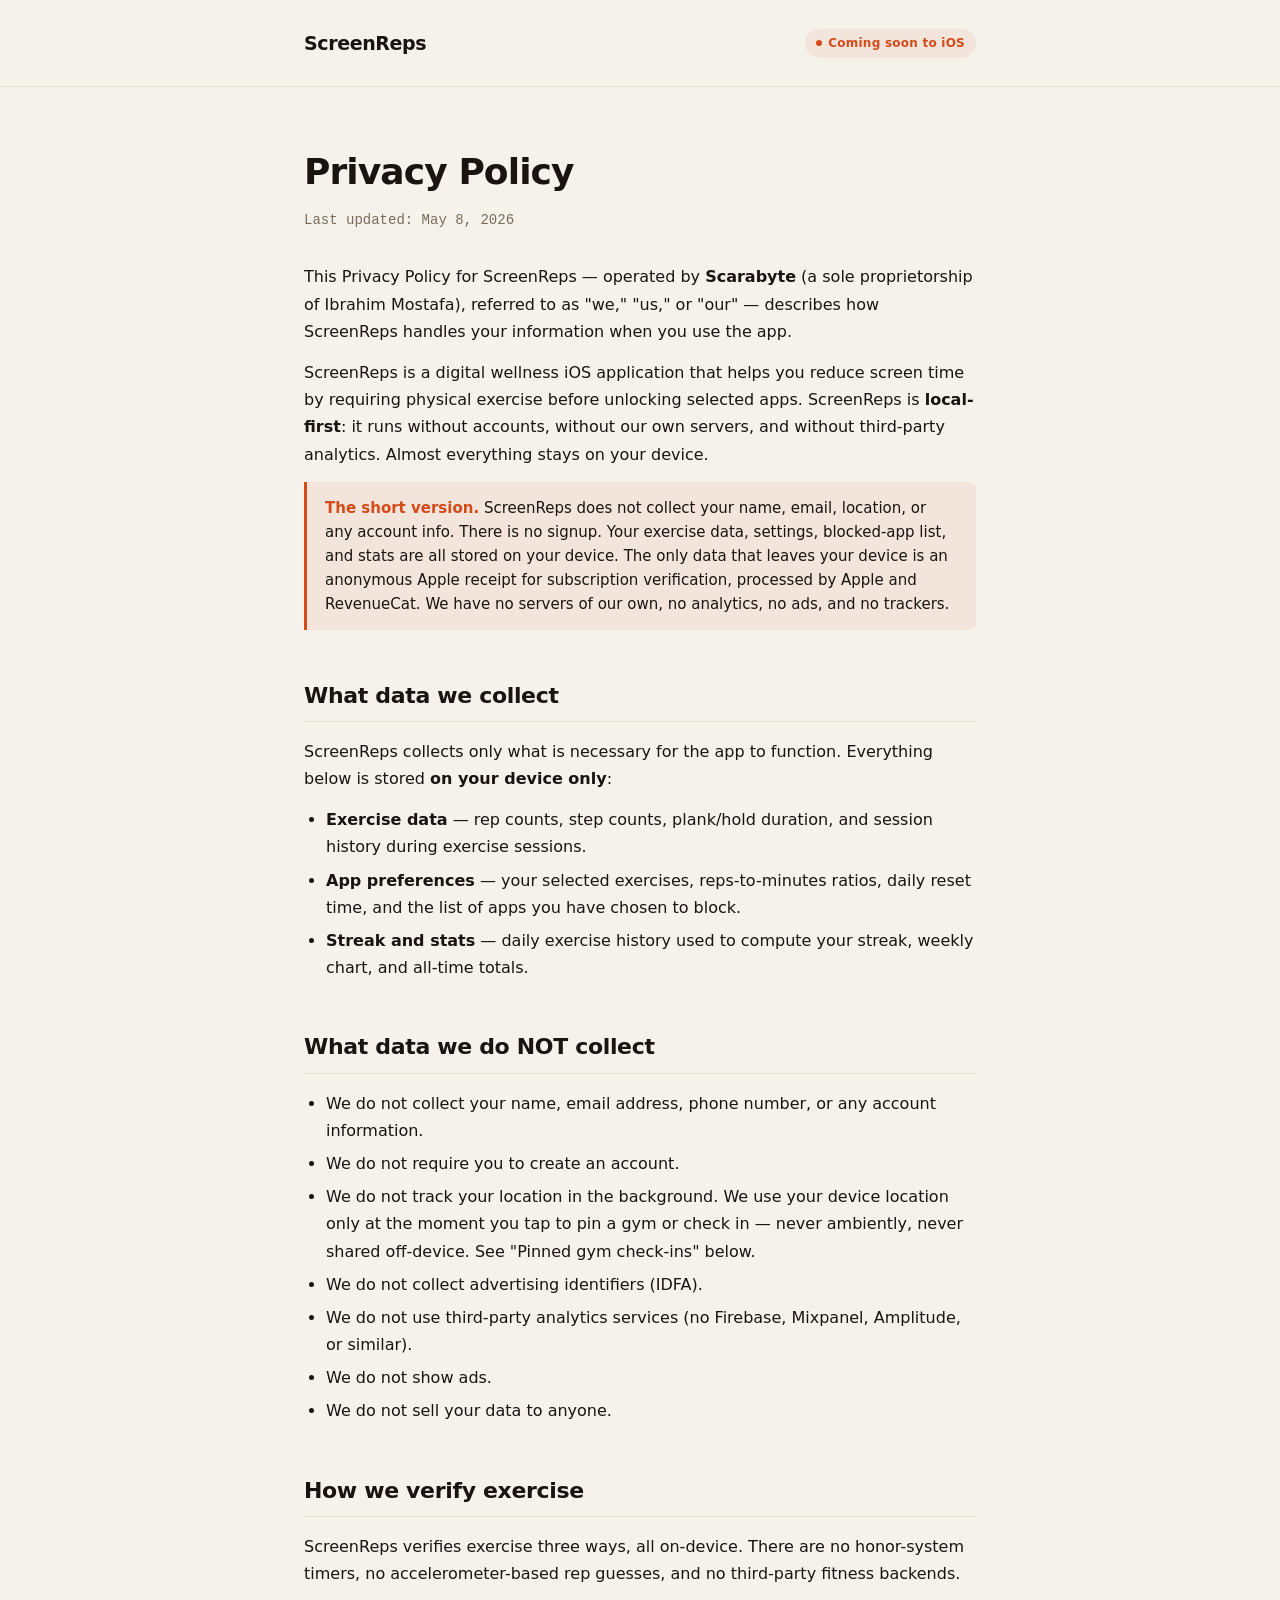
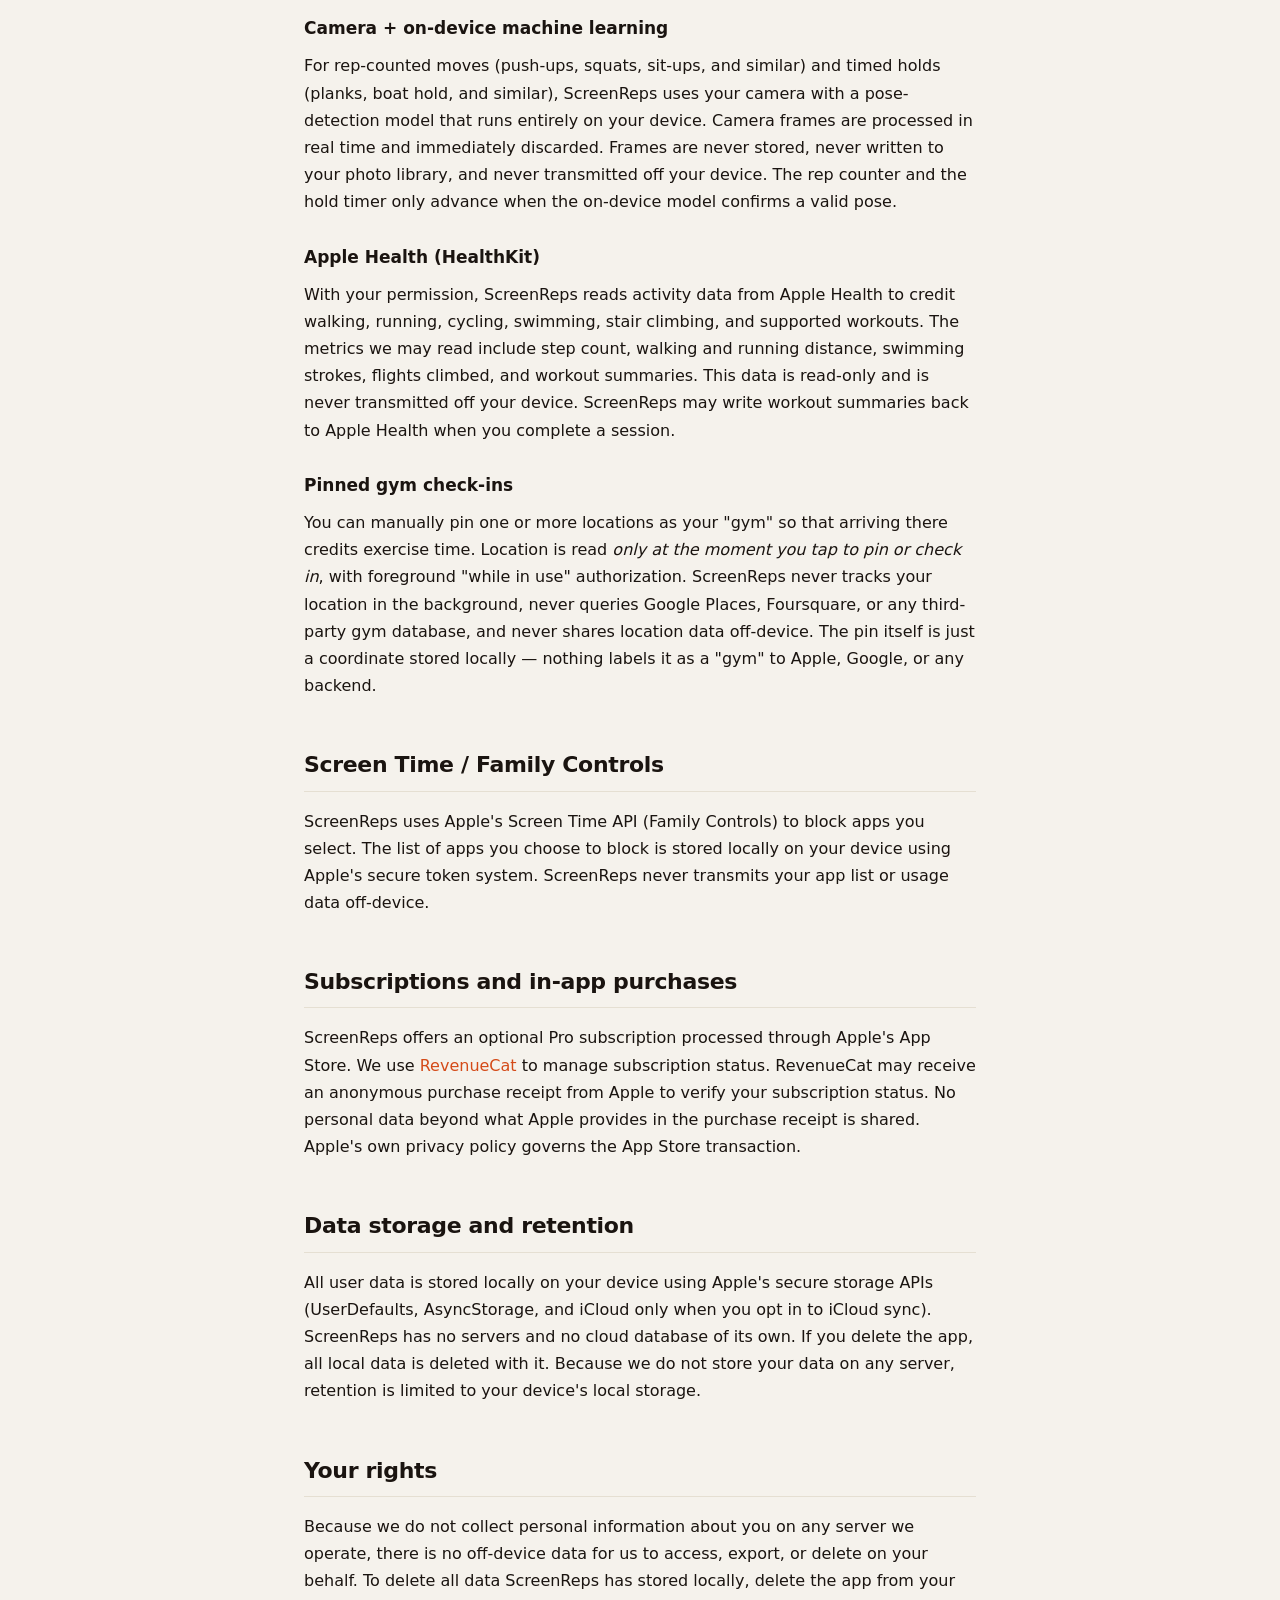
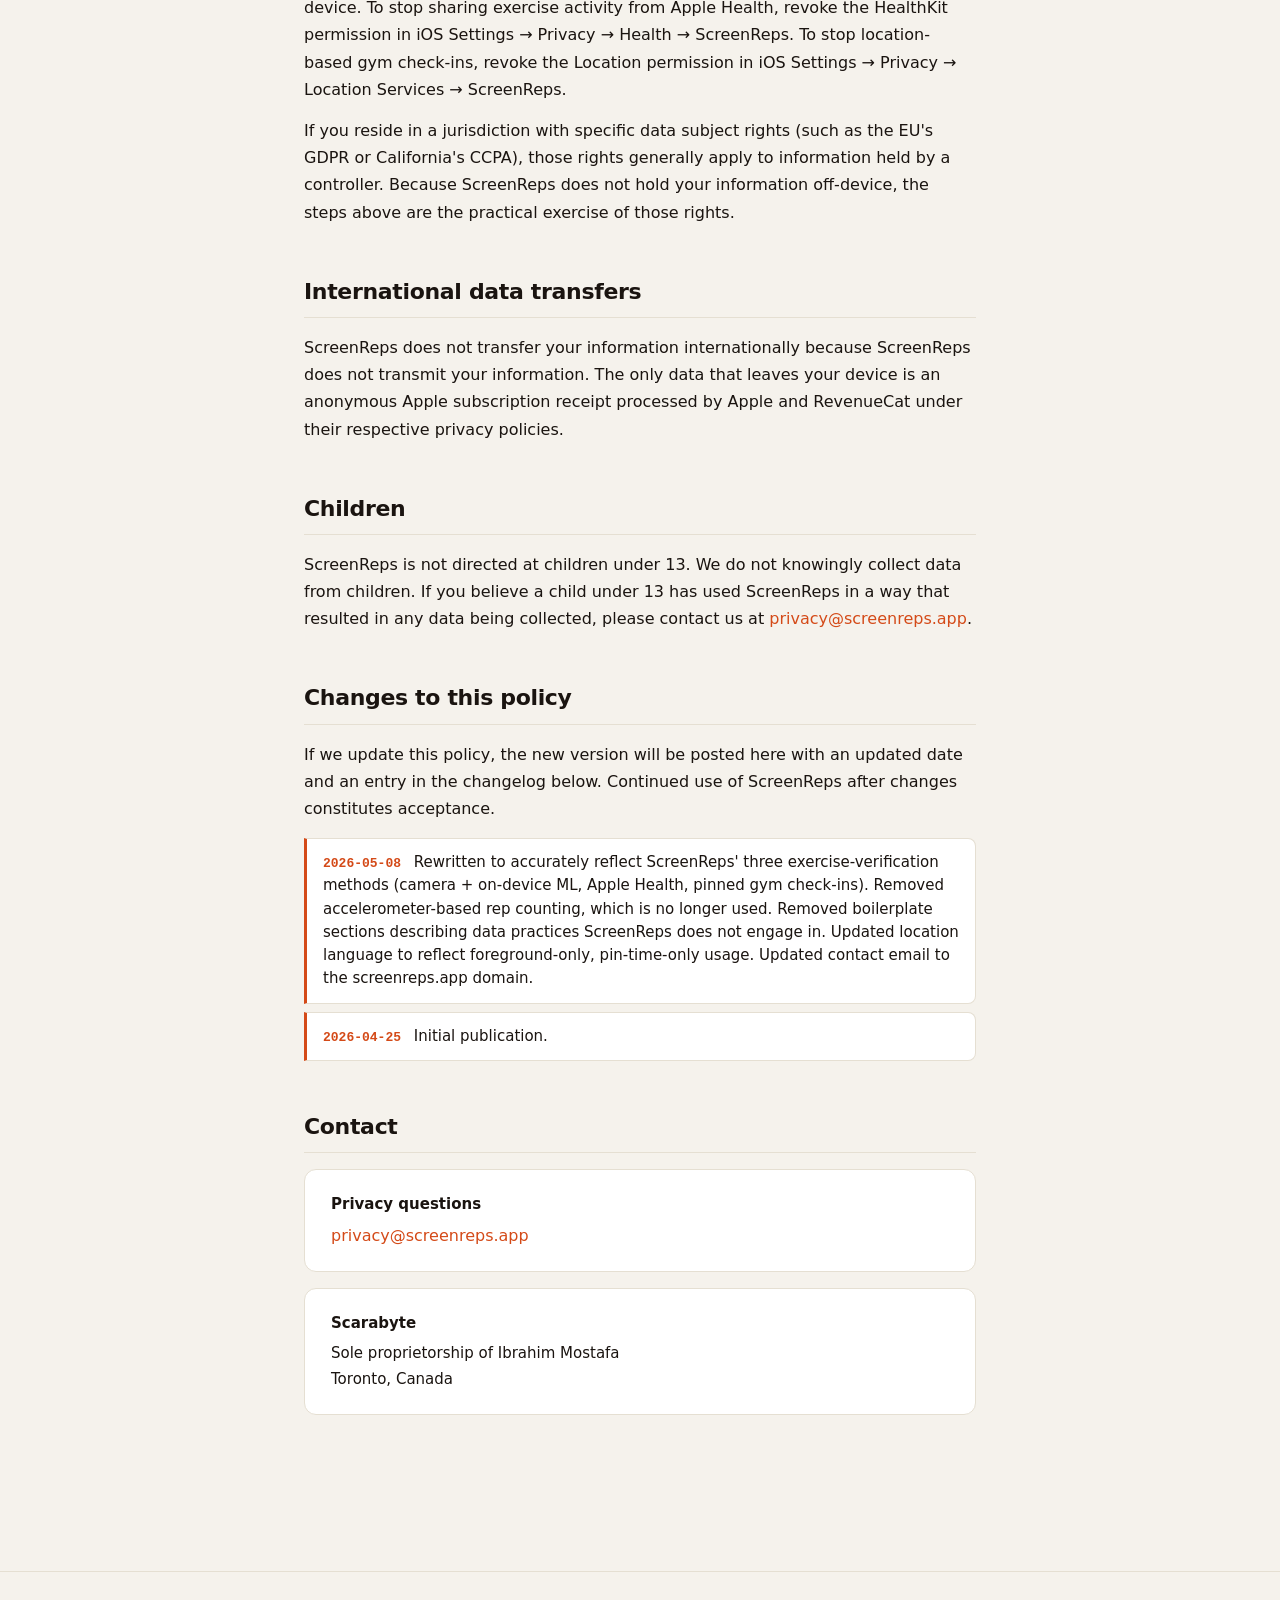
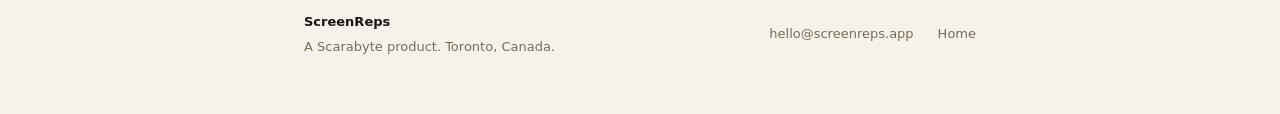
==== commit 34f23451: "Migrate to screenreps.app domain; rewrite privacy policy Domain swap: - CNAME flipped from scarabyte" ====
--- a/privacy.html
+++ b/privacy.html
@@ -4,7 +4,7 @@
   <meta charset="UTF-8">
   <meta name="viewport" content="width=device-width, initial-scale=1.0">
   <title>Privacy Policy — ScreenReps</title>
-  <meta name="description" content="ScreenReps Privacy Policy — how we handle your data. Spoiler: we keep almost everything on your device.">
+  <meta name="description" content="ScreenReps Privacy Policy — local-first, no servers, no accounts, no analytics. Almost everything stays on your device.">
   <meta name="theme-color" content="#F5F2EC">
   <link rel="stylesheet" href="styles.css">
 </head>
@@ -23,446 +23,106 @@
 
       <section class="policy-header">
         <h1>Privacy Policy</h1>
-        <p class="updated">Last updated: April 25, 2026</p>
+        <p class="updated">Last updated: May 8, 2026</p>
       </section>
 
       <section class="policy-content">
 
-        <p>This Privacy Notice for <strong>Scarabyte</strong> (a sole proprietorship of Ibrahim Mostafa) — referred to as "we," "us," or "our" — describes how and why we might access, collect, store, use, and share ("process") your personal information when you use our services ("Services"), including when you:</p>
+        <p>This Privacy Policy for ScreenReps — operated by <strong>Scarabyte</strong> (a sole proprietorship of Ibrahim Mostafa), referred to as "we," "us," or "our" — describes how ScreenReps handles your information when you use the app.</p>
+
+        <p>ScreenReps is a digital wellness iOS application that helps you reduce screen time by requiring physical exercise before unlocking selected apps. ScreenReps is <strong>local-first</strong>: it runs without accounts, without our own servers, and without third-party analytics. Almost everything stays on your device.</p>
+
+        <div class="summary-block">
+          <strong>The short version.</strong> ScreenReps does not collect your name, email, location, or any account info. There is no signup. Your exercise data, settings, blocked-app list, and stats are all stored on your device. The only data that leaves your device is an anonymous Apple receipt for subscription verification, processed by Apple and RevenueCat. We have no servers of our own, no analytics, no ads, and no trackers.
+        </div>
+
+        <h2>What data we collect</h2>
+
+        <p>ScreenReps collects only what is necessary for the app to function. Everything below is stored <strong>on your device only</strong>:</p>
 
         <ul>
-          <li>Download and use our mobile application ScreenReps, or any other application of ours that links to this Privacy Notice</li>
-          <li>Use ScreenReps as a health, fitness, and productivity app — to block time-consuming apps, and earn back screen time by completing physical exercise (using on-device camera analysis to count reps, or logging activity via Apple Health)</li>
-          <li>Engage with us in other related ways, including any marketing or events</li>
+          <li><strong>Exercise data</strong> — rep counts, step counts, plank/hold duration, and session history during exercise sessions.</li>
+          <li><strong>App preferences</strong> — your selected exercises, reps-to-minutes ratios, daily reset time, and the list of apps you have chosen to block.</li>
+          <li><strong>Streak and stats</strong> — daily exercise history used to compute your streak, weekly chart, and all-time totals.</li>
         </ul>
 
-        <p><strong>Questions or concerns?</strong> Reading this Privacy Notice will help you understand your privacy rights and choices. We are responsible for making decisions about how your personal information is processed. If you do not agree with our policies and practices, please do not use our Services. If you still have any questions or concerns, please contact us at <a href="mailto:privacy@scarabyte.app">privacy@scarabyte.app</a>.</p>
-
-        <h2>Summary of Key Points</h2>
-
-        <div class="summary-block">
-          <strong>This summary provides key points from our Privacy Notice.</strong> You can find more details about any of these topics by using the table of contents below to find the section you are looking for.
-        </div>
-
-        <p><strong>What personal information do we process?</strong> When you use ScreenReps, we may process a small amount of information that stays on your device — such as a first name (or chosen display name) you provide to personalize the app, your exercise activity, your selected apps to block, and a small amount of subscription data managed by Apple and RevenueCat for billing purposes.</p>
-
-        <p><strong>Do we process any sensitive personal information?</strong> No. We do not process information that would be classified as sensitive personal information in most jurisdictions (such as racial origin, sexual orientation, or religious beliefs).</p>
-
-        <p><strong>Do we collect any information from third parties?</strong> No. We do not collect information about you from outside sources or data brokers.</p>
-
-        <p><strong>How do we process your information?</strong> We process your information to provide ScreenReps' core features (blocking apps, counting exercise reps, tracking earned screen time), to manage subscriptions through Apple and RevenueCat, and to comply with law. We process your information only when we have a valid legal reason to do so.</p>
-
-        <p><strong>In what situations and with which parties do we share personal information?</strong> ScreenReps does not have its own servers. The only third parties involved are Apple (for App Store distribution and in-app purchases) and RevenueCat (for subscription management). We do not share personal information with any other parties.</p>
-
-        <p><strong>How do we keep your information safe?</strong> Most of your data never leaves your device, which is itself secured by iOS's sandboxing and encryption. For data that does flow through Apple and RevenueCat (subscription state), those companies have their own enterprise-grade security practices.</p>
-
-        <p><strong>What are your rights?</strong> Depending on where you are located geographically, applicable privacy law may give you certain rights regarding your personal information.</p>
-
-        <p><strong>How do you exercise your rights?</strong> The easiest way to exercise your rights is by emailing us at <a href="mailto:hello@scarabyte.app">hello@scarabyte.app</a>. You can also delete most of your data directly within the ScreenReps app, or by uninstalling the app.</p>
-
-        <h2 id="toc">Table of Contents</h2>
-
-        <div class="toc">
-          <ol>
-            <li><a href="#infocollect">What information do we collect?</a></li>
-            <li><a href="#infouse">How do we process your information?</a></li>
-            <li><a href="#legalbases">What legal bases do we rely on to process your personal information?</a></li>
-            <li><a href="#whoshare">When and with whom do we share your personal information?</a></li>
-            <li><a href="#ai">Do we offer artificial intelligence-based products?</a></li>
-            <li><a href="#intltransfers">Is your information transferred internationally?</a></li>
-            <li><a href="#inforetain">How long do we keep your information?</a></li>
-            <li><a href="#infosafe">How do we keep your information safe?</a></li>
-            <li><a href="#privacyrights">What are your privacy rights?</a></li>
-            <li><a href="#dnt">Controls for Do-Not-Track features</a></li>
-            <li><a href="#uslaws">Do United States residents have specific privacy rights?</a></li>
-            <li><a href="#policyupdates">Do we make updates to this notice?</a></li>
-            <li><a href="#contact">How can you contact us about this notice?</a></li>
-            <li><a href="#request">How can you review, update, or delete the data we collect from you?</a></li>
-            <li><a href="#changelog">Changelog</a></li>
-          </ol>
-        </div>
-
-        <h2 id="infocollect">1. What Information Do We Collect?</h2>
-
-        <h3>Personal information you disclose to us</h3>
-
-        <div class="summary-block">
-          <strong>In short:</strong> We collect a small amount of personal information that you voluntarily provide and that is stored locally on your device.
-        </div>
-
-        <p>The personal information we collect depends on the context of your interactions with us and the Services, the choices you make, and the products and features you use. Personal information you may provide includes:</p>
+        <h2>What data we do NOT collect</h2>
 
         <ul>
-          <li><strong>First name or display name</strong> — used to personalize the app experience (e.g., "Good morning, Ibrahim"). You can enter any name you choose, including a nickname or pseudonym. This is stored locally on your device only.</li>
+          <li>We do not collect your name, email address, phone number, or any account information.</li>
+          <li>We do not require you to create an account.</li>
+          <li>We do not track your location in the background. We use your device location only at the moment you tap to pin a gym or check in — never ambiently, never shared off-device. See "Pinned gym check-ins" below.</li>
+          <li>We do not collect advertising identifiers (IDFA).</li>
+          <li>We do not use third-party analytics services (no Firebase, Mixpanel, Amplitude, or similar).</li>
+          <li>We do not show ads.</li>
+          <li>We do not sell your data to anyone.</li>
         </ul>
 
-        <p><strong>Sensitive Information.</strong> We do not process sensitive information.</p>
+        <h2>How we verify exercise</h2>
 
-        <p><strong>Payment Data.</strong> If you choose to subscribe, payment information is collected and processed entirely by <strong>Apple Inc.</strong> through the App Store and managed via <strong>RevenueCat</strong>. We never see, access, or store your payment card information. Subscription status (whether you have an active subscription, the tier, and renewal dates) is provided to ScreenReps in real-time by these services to gate premium features. You can review their privacy notices here:</p>
+        <p>ScreenReps verifies exercise three ways, all on-device. There are no honor-system timers, no accelerometer-based rep guesses, and no third-party fitness backends.</p>
 
-        <ul>
-          <li>Apple: <a href="https://www.apple.com/legal/privacy/" target="_blank" rel="noopener">https://www.apple.com/legal/privacy/</a></li>
-          <li>RevenueCat: <a href="https://www.revenuecat.com/privacy/" target="_blank" rel="noopener">https://www.revenuecat.com/privacy/</a></li>
+        <h3>Camera + on-device machine learning</h3>
+
+        <p>For rep-counted moves (push-ups, squats, sit-ups, and similar) and timed holds (planks, boat hold, and similar), ScreenReps uses your camera with a pose-detection model that runs entirely on your device. Camera frames are processed in real time and immediately discarded. Frames are never stored, never written to your photo library, and never transmitted off your device. The rep counter and the hold timer only advance when the on-device model confirms a valid pose.</p>
+
+        <h3>Apple Health (HealthKit)</h3>
+
+        <p>With your permission, ScreenReps reads activity data from Apple Health to credit walking, running, cycling, swimming, stair climbing, and supported workouts. The metrics we may read include step count, walking and running distance, swimming strokes, flights climbed, and workout summaries. This data is read-only and is never transmitted off your device. ScreenReps may write workout summaries back to Apple Health when you complete a session.</p>
+
+        <h3>Pinned gym check-ins</h3>
+
+        <p>You can manually pin one or more locations as your "gym" so that arriving there credits exercise time. Location is read <em>only at the moment you tap to pin or check in</em>, with foreground "while in use" authorization. ScreenReps never tracks your location in the background, never queries Google Places, Foursquare, or any third-party gym database, and never shares location data off-device. The pin itself is just a coordinate stored locally — nothing labels it as a "gym" to Apple, Google, or any backend.</p>
+
+        <h2>Screen Time / Family Controls</h2>
+
+        <p>ScreenReps uses Apple's Screen Time API (Family Controls) to block apps you select. The list of apps you choose to block is stored locally on your device using Apple's secure token system. ScreenReps never transmits your app list or usage data off-device.</p>
+
+        <h2>Subscriptions and in-app purchases</h2>
+
+        <p>ScreenReps offers an optional Pro subscription processed through Apple's App Store. We use <a href="https://www.revenuecat.com/privacy">RevenueCat</a> to manage subscription status. RevenueCat may receive an anonymous purchase receipt from Apple to verify your subscription status. No personal data beyond what Apple provides in the purchase receipt is shared. Apple's own privacy policy governs the App Store transaction.</p>
+
+        <h2>Data storage and retention</h2>
+
+        <p>All user data is stored locally on your device using Apple's secure storage APIs (UserDefaults, AsyncStorage, and iCloud only when you opt in to iCloud sync). ScreenReps has no servers and no cloud database of its own. If you delete the app, all local data is deleted with it. Because we do not store your data on any server, retention is limited to your device's local storage.</p>
+
+        <h2>Your rights</h2>
+
+        <p>Because we do not collect personal information about you on any server we operate, there is no off-device data for us to access, export, or delete on your behalf. To delete all data ScreenReps has stored locally, delete the app from your device. To stop sharing exercise activity from Apple Health, revoke the HealthKit permission in iOS Settings → Privacy → Health → ScreenReps. To stop location-based gym check-ins, revoke the Location permission in iOS Settings → Privacy → Location Services → ScreenReps.</p>
+
+        <p>If you reside in a jurisdiction with specific data subject rights (such as the EU's GDPR or California's CCPA), those rights generally apply to information held by a controller. Because ScreenReps does not hold your information off-device, the steps above are the practical exercise of those rights.</p>
+
+        <h2>International data transfers</h2>
+
+        <p>ScreenReps does not transfer your information internationally because ScreenReps does not transmit your information. The only data that leaves your device is an anonymous Apple subscription receipt processed by Apple and RevenueCat under their respective privacy policies.</p>
+
+        <h2>Children</h2>
+
+        <p>ScreenReps is not directed at children under 13. We do not knowingly collect data from children. If you believe a child under 13 has used ScreenReps in a way that resulted in any data being collected, please contact us at <a href="mailto:privacy@screenreps.app">privacy@screenreps.app</a>.</p>
+
+        <h2>Changes to this policy</h2>
+
+        <p>If we update this policy, the new version will be posted here with an updated date and an entry in the changelog below. Continued use of ScreenReps after changes constitutes acceptance.</p>
+
+        <ul class="changelog">
+          <li><strong>2026-05-08</strong> Rewritten to accurately reflect ScreenReps' three exercise-verification methods (camera + on-device ML, Apple Health, pinned gym check-ins). Removed accelerometer-based rep counting, which is no longer used. Removed boilerplate sections describing data practices ScreenReps does not engage in. Updated location language to reflect foreground-only, pin-time-only usage. Updated contact email to the screenreps.app domain.</li>
+          <li><strong>2026-04-25</strong> Initial publication.</li>
         </ul>
 
-        <p><strong>Application Data.</strong> If you use ScreenReps, we may also process the following information based on permissions you grant in iOS:</p>
+        <h2>Contact</h2>
 
-        <ul>
-          <li><strong>Geolocation Information.</strong> If you choose to use the gym check-in feature, we request access to your location only at the moment you tap "check in." Your coordinates are compared on-device to your user-pinned gym location, then immediately discarded. No coordinate history is stored. You can change permissions any time in iOS Settings.</li>
-          <li><strong>Camera Access.</strong> For pushup and squat exercise tracking, we request camera access. Camera frames are processed in real-time on your device using Apple's Vision framework to detect body keypoints for rep counting. No images, video, or visual data are saved, recorded, or transmitted. The camera is only active when you start an exercise session.</li>
-          <li><strong>Health Data.</strong> For walking-based exercise tracking, we request read-only access to step count via Apple HealthKit. Step counts are read on-device and used to calculate earned screen time. No HealthKit data is transmitted off your device.</li>
-          <li><strong>Screen Time / Family Controls.</strong> We use Apple's Family Controls and Screen Time APIs to apply app shields and track usage of apps you have selected to block. All Screen Time data remains on your device and is processed by iOS — we never receive or transmit your app usage history.</li>
-          <li><strong>Push Notifications.</strong> We may send local push notifications for exercise reminders, time bank status, and similar operational messages. You can opt out at any time in iOS Settings.</li>
-        </ul>
-
-        <p>This information is primarily needed to maintain the security and operation of the application and to provide the features you've enabled.</p>
-
-        <p>All personal information that you provide to us must be true, complete, and accurate, and you must notify us of any changes to such personal information.</p>
-
-        <h2 id="infouse">2. How Do We Process Your Information?</h2>
-
-        <div class="summary-block">
-          <strong>In short:</strong> We process your information to provide and operate ScreenReps' features, manage subscriptions, prevent fraud, and comply with law.
+        <div class="contact-card">
+          <strong>Privacy questions</strong>
+          <p style="margin: 0;"><a href="mailto:privacy@screenreps.app">privacy@screenreps.app</a></p>
         </div>
-
-        <p><strong>We process your personal information for the following reasons:</strong></p>
-
-        <ul>
-          <li><strong>To deliver and facilitate the delivery of services.</strong> We process your information to provide the features you've enabled — counting reps, tracking exercise progress, applying app shields, syncing your time bank, and so on.</li>
-          <li><strong>To respond to user inquiries and offer support.</strong> We may process your information to respond to inquiries you send us and to resolve any potential issues.</li>
-          <li><strong>To fulfill and manage subscriptions.</strong> Subscription state managed by Apple and RevenueCat is used to determine whether you have access to premium features.</li>
-          <li><strong>To save or protect an individual's vital interest.</strong> We may process your information when necessary to save or protect an individual's vital interest, such as to prevent harm.</li>
-          <li><strong>To detect and prevent fraud or abuse.</strong> Covers things like Apple's receipt validation through RevenueCat (preventing fake or fraudulent subscriptions).</li>
-          <li><strong>To comply with legal obligations.</strong> Covers tax records, responding to lawful government requests, and similar requirements.</li>
-          <li><strong>To improve the safety and security of the Services.</strong> In case a security issue ever requires looking at logs or diagnostic data.</li>
-        </ul>
-
-        <h2 id="legalbases">3. What Legal Bases Do We Rely On?</h2>
-
-        <div class="summary-block">
-          <strong>In short:</strong> We only process your personal information when we have a valid legal reason to do so — like with your consent, to comply with laws, or to fulfill our contractual obligations to you.
-        </div>
-
-        <h3>If you are located in the EU or UK:</h3>
-
-        <p>The General Data Protection Regulation (GDPR) and UK GDPR require us to explain the valid legal bases we rely on. For ScreenReps these are:</p>
-
-        <ul>
-          <li><strong>Consent.</strong> We may process your information if you have given us permission (i.e., consent) to use your personal information for a specific purpose, such as granting camera, location, or HealthKit access. You can withdraw your consent at any time by adjusting iOS permissions or contacting us.</li>
-          <li><strong>Performance of a Contract.</strong> We process your personal information to fulfill our contractual obligations under our subscription agreement with you, including providing premium features.</li>
-          <li><strong>Legal Obligations.</strong> We may process your information where it is necessary to comply with our legal obligations, such as cooperating with regulatory agencies or responding to lawful requests.</li>
-          <li><strong>Vital Interests.</strong> We may process your information where it is necessary to protect your vital interests or those of a third party.</li>
-        </ul>
-
-        <h3>If you are located in Canada:</h3>
-
-        <p>We may process your information if you have given us specific permission (i.e., express consent), or in situations where your permission can be inferred (i.e., implied consent). You can withdraw your consent at any time.</p>
-
-        <p>In some exceptional cases, we may be legally permitted under applicable law to process your information without your consent, including for fraud detection, business transactions under specific conditions, legal compliance, or other situations specified in applicable Canadian privacy law.</p>
-
-        <h2 id="whoshare">4. When And With Whom Do We Share Your Personal Information?</h2>
-
-        <div class="summary-block">
-          <strong>In short:</strong> ScreenReps does not have its own servers. The only third parties involved are Apple and RevenueCat, both for subscription management.
-        </div>
-
-        <p>We may need to share your personal information in the following limited situations:</p>
-
-        <ul>
-          <li><strong>With service providers we depend on for app distribution and subscriptions:</strong>
-            <ul>
-              <li><strong>Apple Inc.</strong> — for App Store distribution, in-app purchases, and Family Controls / HealthKit infrastructure</li>
-              <li><strong>RevenueCat</strong> — for subscription state management and receipt validation</li>
-            </ul>
-          </li>
-          <li><strong>Business Transfers.</strong> We may share or transfer your information in connection with, or during negotiations of, any merger, sale of company assets, financing, or acquisition of all or a portion of our business to another company.</li>
-          <li><strong>Legal Obligations.</strong> We may share information when required by law, such as in response to a valid court order or government request.</li>
-        </ul>
-
-        <p>We do not sell, rent, or trade personal information to advertisers, data brokers, or any other third parties.</p>
-
-        <h2 id="ai">5. Do We Offer Artificial Intelligence-Based Products?</h2>
-
-        <div class="summary-block">
-          <strong>In short:</strong> Yes. ScreenReps uses on-device machine learning (Apple's Vision framework) to count exercise repetitions from camera frames. All AI processing happens entirely on your device — nothing is transmitted off-device.
-        </div>
-
-        <p>As part of our Services, we offer features powered by machine learning, specifically Apple's Vision framework for body pose detection. The terms in this Privacy Notice govern your use of these features.</p>
-
-        <h3>Our AI Products</h3>
-
-        <p>Our AI products are designed for the following functions:</p>
-
-        <ul>
-          <li>Image analysis (analyzing camera frames in real-time to detect body keypoints)</li>
-          <li>Machine learning models (Apple's pre-trained pose detection model, running entirely on-device)</li>
-        </ul>
-
-        <h3>How We Process Your Data Using AI</h3>
-
-        <p>When you use camera-based exercise tracking (pushups or squats), camera frames are processed in real-time on your device using Apple's Vision framework. Each frame is analyzed and immediately discarded. No images, video, or any visual data is saved, recorded, or transmitted off your device. We never see what your camera sees — only the resulting rep counts are retained.</p>
-
-        <h3>How to Opt Out</h3>
-
-        <p>We believe in giving you full control over how your data is used. To opt out of camera-based AI processing, you can:</p>
-
-        <ul>
-          <li>Choose non-camera exercises instead — walking (HealthKit), plank (timer-based), or gym check-in (location-based) — none of which use AI</li>
-          <li>Decline camera permission when prompted, or revoke it at any time in iOS Settings → ScreenReps → Camera</li>
-          <li>Contact us at <a href="mailto:privacy@scarabyte.app">privacy@scarabyte.app</a> with any questions</li>
-        </ul>
-
-        <h2 id="intltransfers">6. Is Your Information Transferred Internationally?</h2>
-
-        <div class="summary-block">
-          <strong>In short:</strong> Most of your data never leaves your device. The small amount of subscription data managed by Apple and RevenueCat is processed in the United States.
-        </div>
-
-        <p>ScreenReps itself does not operate any servers. The third parties we rely on — Apple and RevenueCat — are based in the United States. When you subscribe, transaction data flows through their U.S.-based infrastructure.</p>
-
-        <p>If you are a resident of the European Economic Area (EEA), United Kingdom (UK), or Switzerland, please note that these third parties may process your information outside your jurisdiction. We rely on the following legal mechanisms to ensure adequate protection of cross-border transfers:</p>
-
-        <h3>European Commission's Standard Contractual Clauses (SCCs):</h3>
-
-        <p>Both Apple and RevenueCat have implemented SCCs (and where applicable, the EU-U.S. Data Privacy Framework) for transfers of personal information from the EEA, UK, and Switzerland to the United States. Their respective privacy policies (linked above) describe their data transfer mechanisms in detail.</p>
-
-        <h2 id="inforetain">7. How Long Do We Keep Your Information?</h2>
-
-        <div class="summary-block">
-          <strong>In short:</strong> Most of your data is stored only on your device for as long as you have ScreenReps installed. We do not maintain server-side copies of your data.
-        </div>
-
-        <p>Because ScreenReps stores your data locally on your device:</p>
-
-        <ul>
-          <li><strong>Personal information (display name), exercise data, time bank, and settings:</strong> Retained on your device until you delete the app or clear the data within ScreenReps. Uninstalling the app removes all of this information.</li>
-          <li><strong>Camera frames (for AI rep detection):</strong> Not retained. Frames are processed in real-time and discarded immediately.</li>
-          <li><strong>Geolocation (for gym check-in):</strong> Not retained. Coordinates are compared on-device and discarded immediately. Only the result of the check-in (timestamp, gym ID, success/failure) is retained on your device.</li>
-          <li><strong>Subscription data:</strong> Managed by Apple and RevenueCat per their respective retention policies. ScreenReps does not maintain its own copy.</li>
-        </ul>
-
-        <p>When we have no ongoing legitimate business need to process your personal information, we will either delete or anonymize such information.</p>
-
-        <h2 id="infosafe">8. How Do We Keep Your Information Safe?</h2>
-
-        <div class="summary-block">
-          <strong>In short:</strong> We aim to protect your personal information through a system of organizational and technical security measures, including iOS's built-in sandboxing and encryption.
-        </div>
-
-        <p>We have implemented appropriate and reasonable technical and organizational security measures designed to protect the security of any personal information we process. Because most of your data lives only on your iOS device, the primary security mechanism is iOS itself — sandboxed app containers, on-device encryption, and Apple's permission system for sensitive APIs (camera, location, HealthKit, Family Controls).</p>
-
-        <p>However, despite our safeguards and efforts to secure your information, no electronic transmission over the Internet or information storage technology can be guaranteed to be 100% secure, so we cannot promise or guarantee that hackers, cybercriminals, or other unauthorized third parties will not be able to defeat our security and improperly collect, access, steal, or modify your information.</p>
-
-        <h2 id="privacyrights">9. What Are Your Privacy Rights?</h2>
-
-        <div class="summary-block">
-          <strong>In short:</strong> Depending on your location, you may have rights to access, correct, or delete your personal information. ScreenReps makes these especially easy because most data is on your device — you control it directly.
-        </div>
-
-        <p>Depending on your state of residence in the U.S. or in regions such as the European Economic Area (EEA), United Kingdom (UK), Switzerland, and Canada, you have rights that allow you greater access to and control over your personal information.</p>
-
-        <p>In some regions (like the EEA, UK, Switzerland, and Canada), you have certain rights under applicable data protection laws. These may include:</p>
-
-        <ul>
-          <li>The right to request access and obtain a copy of your personal information</li>
-          <li>The right to request rectification or erasure</li>
-          <li>The right to restrict the processing of your personal information</li>
-          <li>If applicable, the right to data portability</li>
-          <li>The right not to be subject to automated decision-making</li>
-        </ul>
-
-        <p>You can exercise these rights by contacting us at <a href="mailto:privacy@scarabyte.app">privacy@scarabyte.app</a>, or by directly managing data within the app or via iOS Settings.</p>
-
-        <p>If you are located in the EEA or UK and you believe we are unlawfully processing your personal information, you also have the right to complain to your <a href="https://ec.europa.eu/justice/data-protection/bodies/authorities/index_en.htm" target="_blank" rel="noopener">Member State data protection authority</a> or <a href="https://ico.org.uk/make-a-complaint/data-protection-complaints/data-protection-complaints/" target="_blank" rel="noopener">UK data protection authority</a>.</p>
-
-        <p>If you are located in Switzerland, you may contact the <a href="https://www.edoeb.admin.ch/edoeb/en/home.html" target="_blank" rel="noopener">Federal Data Protection and Information Commissioner</a>.</p>
-
-        <h3 id="withdrawconsent">Withdrawing your consent</h3>
-
-        <p>If we are relying on your consent to process your personal information, you have the right to withdraw your consent at any time. You can withdraw consent for camera, location, or HealthKit access in iOS Settings → ScreenReps. For other matters, contact us at <a href="mailto:privacy@scarabyte.app">privacy@scarabyte.app</a>. Note that withdrawal will not affect the lawfulness of any processing conducted prior to withdrawal.</p>
-
-        <h3>Reviewing or deleting your data</h3>
-
-        <p>If you would like to review or delete the information ScreenReps stores locally on your device, you can:</p>
-
-        <ul>
-          <li>Use the in-app data management features in ScreenReps' Settings</li>
-          <li>Uninstall the app, which removes all locally-stored personal data from your device</li>
-          <li>Contact us at <a href="mailto:hello@scarabyte.app">hello@scarabyte.app</a></li>
-        </ul>
-
-        <p>If you have questions or comments about your privacy rights, you may email us at <a href="mailto:privacy@scarabyte.app">privacy@scarabyte.app</a>.</p>
-
-        <h2 id="dnt">10. Controls For Do-Not-Track Features</h2>
-
-        <p>Most web browsers and some mobile operating systems and mobile applications include a Do-Not-Track ("DNT") feature or setting you can activate to signal your privacy preference not to have data about your online browsing activities monitored and collected. At this stage, no uniform technology standard for recognizing and implementing DNT signals has been finalized. As such, we do not currently respond to DNT browser signals or any other mechanism that automatically communicates your choice not to be tracked online.</p>
-
-        <p>California law requires us to let you know how we respond to web browser DNT signals. Because there currently is not an industry or legal standard for recognizing or honoring DNT signals, we do not respond to them at this time.</p>
-
-        <h2 id="uslaws">11. Do United States Residents Have Specific Privacy Rights?</h2>
-
-        <div class="summary-block">
-          <strong>In short:</strong> If you are a resident of California, Colorado, Connecticut, Delaware, Florida, Indiana, Iowa, Kentucky, Maryland, Minnesota, Montana, Nebraska, New Hampshire, New Jersey, Oregon, Rhode Island, Tennessee, Texas, Utah, or Virginia, you may have additional rights regarding your personal information.
-        </div>
-
-        <h3>Categories of Personal Information We Collect</h3>
-
-        <p>The table below shows the categories of personal information we have collected in the past twelve (12) months:</p>
-
-        <table>
-          <thead>
-            <tr>
-              <th style="width: 30%;">Category</th>
-              <th>Examples</th>
-              <th style="width: 14%;">Collected</th>
-            </tr>
-          </thead>
-          <tbody>
-            <tr>
-              <td>A. Identifiers</td>
-              <td>Real name, alias, postal address, telephone, online identifier, IP address, email, account name</td>
-              <td class="collected-no">No</td>
-            </tr>
-            <tr>
-              <td>B. Personal information as defined in the California Customer Records statute</td>
-              <td>Name, contact information, education, employment, financial information</td>
-              <td class="collected-no">No</td>
-            </tr>
-            <tr>
-              <td>C. Protected classification characteristics</td>
-              <td>Gender, age, date of birth, race, ethnicity, marital status, demographic data</td>
-              <td class="collected-no">No</td>
-            </tr>
-            <tr>
-              <td>D. Commercial information</td>
-              <td>Transaction information, purchase history, financial details, payment information</td>
-              <td class="collected-yes">Yes</td>
-            </tr>
-            <tr>
-              <td>E. Biometric information</td>
-              <td>Fingerprints and voiceprints</td>
-              <td class="collected-no">No</td>
-            </tr>
-            <tr>
-              <td>F. Internet or other similar network activity</td>
-              <td>Browsing history, search history, online behavior, interactions with apps</td>
-              <td class="collected-no">No</td>
-            </tr>
-            <tr>
-              <td>G. Geolocation data</td>
-              <td>Device location (used only at gym check-in moments, not retained)</td>
-              <td class="collected-yes">Yes</td>
-            </tr>
-            <tr>
-              <td>H. Audio, electronic, sensory, or similar information</td>
-              <td>Camera frames (processed in real-time, immediately discarded)</td>
-              <td class="collected-yes">Yes</td>
-            </tr>
-            <tr>
-              <td>I. Professional or employment-related information</td>
-              <td>Business contact details, work history, professional qualifications</td>
-              <td class="collected-no">No</td>
-            </tr>
-            <tr>
-              <td>J. Education Information</td>
-              <td>Student records and directory information</td>
-              <td class="collected-no">No</td>
-            </tr>
-            <tr>
-              <td>K. Inferences drawn from collected personal information</td>
-              <td>Profiles or summaries about an individual's preferences and characteristics</td>
-              <td class="collected-no">No</td>
-            </tr>
-            <tr>
-              <td>L. Sensitive personal information</td>
-              <td>—</td>
-              <td class="collected-no">No</td>
-            </tr>
-          </tbody>
-        </table>
-
-        <p>We may also collect a first name or display name that you choose to provide for personalization within the app. This data is stored locally on your device only.</p>
-
-        <h3>How We Use and Share Personal Information</h3>
-
-        <p>We use your personal information only to provide ScreenReps' core features (as described in Sections 2 and 4 above). We may disclose your personal information with our service providers (Apple and RevenueCat) pursuant to written agreements between us and each service provider.</p>
-
-        <p>We have not disclosed, sold, or shared any personal information to third parties for a business or commercial purpose in the preceding twelve (12) months. We will not sell or share personal information of website visitors, users, or other consumers.</p>
-
-        <h3>Your Rights</h3>
-
-        <p>You have rights under certain U.S. state data protection laws. However, these rights are not absolute, and in certain cases, we may decline your request as permitted by law. These rights include:</p>
-
-        <ul>
-          <li><strong>Right to know</strong> whether or not we are processing your personal data</li>
-          <li><strong>Right to access</strong> your personal data</li>
-          <li><strong>Right to correct</strong> inaccuracies in your personal data</li>
-          <li><strong>Right to request</strong> the deletion of your personal data</li>
-          <li><strong>Right to obtain a copy</strong> of the personal data you previously shared with us</li>
-          <li><strong>Right to non-discrimination</strong> for exercising your rights</li>
-          <li><strong>Right to opt out</strong> of the processing of your personal data if it is used for targeted advertising, the sale of personal data, or profiling that produces legal or similarly significant effects</li>
-        </ul>
-
-        <p>Depending on your state, you may also have additional rights such as the right to obtain a list of categories of third parties to which we have disclosed personal data, the right to limit the use of sensitive personal data, and others as enumerated in your state's privacy law.</p>
-
-        <h3>How to Exercise Your Rights</h3>
-
-        <p>To exercise these rights, you can contact us by emailing <a href="mailto:hello@scarabyte.app">hello@scarabyte.app</a> or <a href="mailto:privacy@scarabyte.app">privacy@scarabyte.app</a>.</p>
-
-        <p>Under certain U.S. state data protection laws, you can designate an authorized agent to make a request on your behalf. We may deny a request from an authorized agent that does not submit proof that they have been validly authorized to act on your behalf in accordance with applicable laws.</p>
-
-        <h3>Request Verification</h3>
-
-        <p>Upon receiving your request, we will need to verify your identity to determine you are the same person about whom we have the information in our system. We will only use personal information provided in your request to verify your identity or authority to make the request. However, given that ScreenReps stores most data on your device and does not have user accounts on our servers, our ability to verify identity is limited — and so is the data we have to share.</p>
-
-        <h3>Appeals</h3>
-
-        <p>Under certain U.S. state data protection laws, if we decline to take action regarding your request, you may appeal our decision by emailing us at <a href="mailto:privacy@scarabyte.app">privacy@scarabyte.app</a>. We will inform you in writing of any action taken or not taken in response to the appeal, including a written explanation of the reasons for the decisions. If your appeal is denied, you may submit a complaint to your state attorney general.</p>
-
-        <h3>California "Shine The Light" Law</h3>
-
-        <p>California Civil Code Section 1798.83, also known as the "Shine The Light" law, permits California residents to request and obtain from us, once a year and free of charge, information about categories of personal information we have disclosed to third parties for direct marketing purposes. ScreenReps does not disclose personal information to third parties for direct marketing purposes.</p>
-
-        <h2 id="policyupdates">12. Do We Make Updates To This Notice?</h2>
-
-        <div class="summary-block">
-          <strong>In short:</strong> Yes, we will update this notice as necessary to stay compliant with relevant laws.
-        </div>
-
-        <p>We may update this Privacy Notice from time to time. The updated version will be indicated by an updated "Last updated" date at the top of this Privacy Notice. If we make material changes to this Privacy Notice, we may notify you either by prominently posting a notice of such changes or by directly sending you a notification. We encourage you to review this Privacy Notice frequently to be informed of how we are protecting your information.</p>
-
-        <h2 id="contact">13. How Can You Contact Us About This Notice?</h2>
-
-        <p>If you have questions or comments about this notice, you may email us at <a href="mailto:privacy@scarabyte.app">privacy@scarabyte.app</a> or contact us by post at:</p>
 
         <div class="contact-card">
           <strong>Scarabyte</strong>
-          <span class="address-line">a sole proprietorship of Ibrahim Mostafa<br>
-          1121 Bay Street, Unit 304<br>
-          Toronto, Ontario M5S 3L9<br>
-          Canada</span>
+          <address class="address-line">
+            Sole proprietorship of Ibrahim Mostafa<br>
+            Toronto, Canada
+          </address>
         </div>
-
-        <h2 id="request">14. How Can You Review, Update, Or Delete The Data We Collect From You?</h2>
-
-        <p>Based on the applicable laws of your country or state of residence in the U.S., you may have the right to request access to the personal information we collect from you, details about how we have processed it, correct inaccuracies, or delete your personal information. You may also have the right to withdraw your consent to our processing of your personal information.</p>
-
-        <p>Because most of your data is stored locally on your device, you can exercise many of these rights directly:</p>
-
-        <ul>
-          <li>Use the in-app data management features in ScreenReps' Settings to view, edit, or delete information stored locally</li>
-          <li>Uninstall the app, which removes all locally-stored data from your device</li>
-          <li>Adjust permissions in iOS Settings → ScreenReps to revoke camera, location, or HealthKit access</li>
-          <li>For requests we need to process directly, email us at <a href="mailto:hello@scarabyte.app">hello@scarabyte.app</a></li>
-        </ul>
-
-        <h2 id="changelog">Changelog</h2>
-
-        <p>We track material changes to this Privacy Notice here so you can see what changed and when.</p>
-
-        <ul class="changelog">
-          <li><strong>April 25, 2026</strong> — Initial publication.</li>
-        </ul>
 
       </section>
 
@@ -477,8 +137,8 @@
         <span>A Scarabyte product. Toronto, Canada.</span>
       </div>
       <div class="footer-links">
+        <a href="mailto:hello@screenreps.app">hello@screenreps.app</a>
         <a href="/">Home</a>
-        <a href="mailto:hello@scarabyte.app">hello@scarabyte.app</a>
       </div>
     </div>
   </footer>
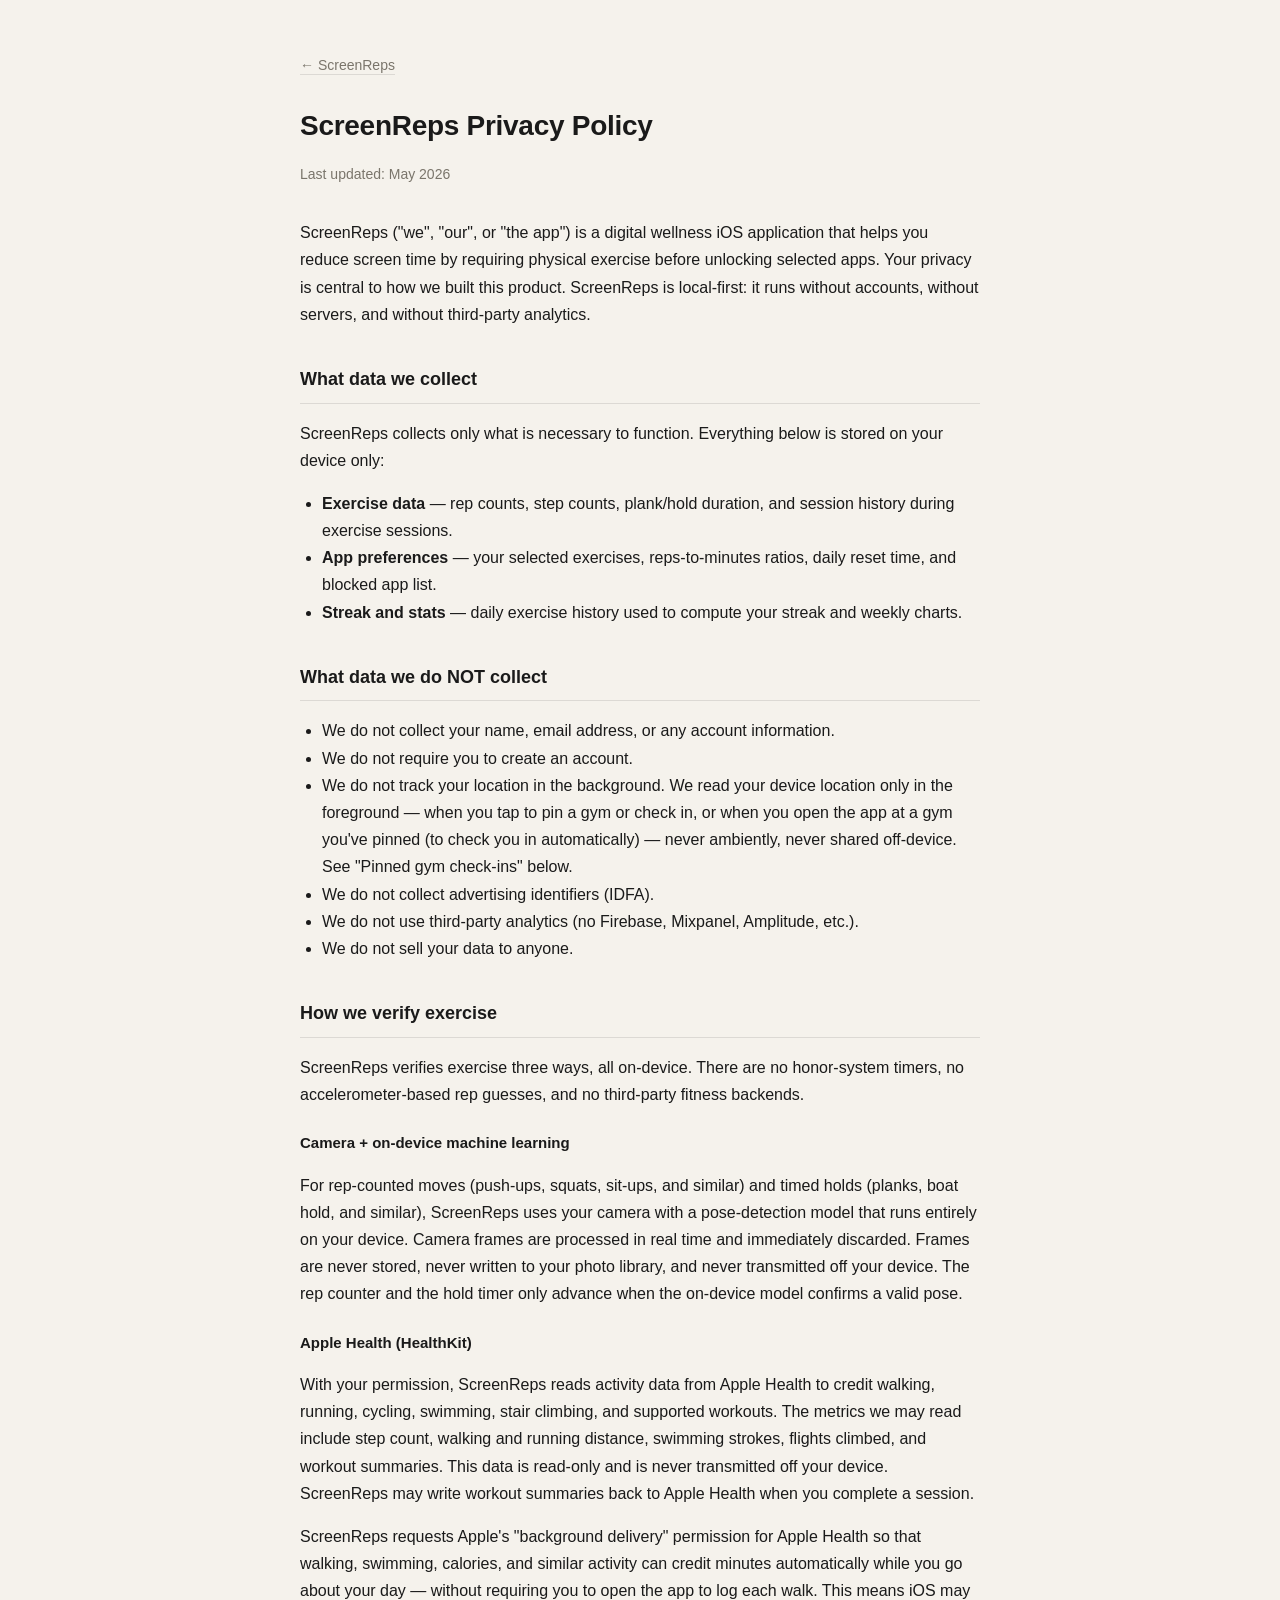
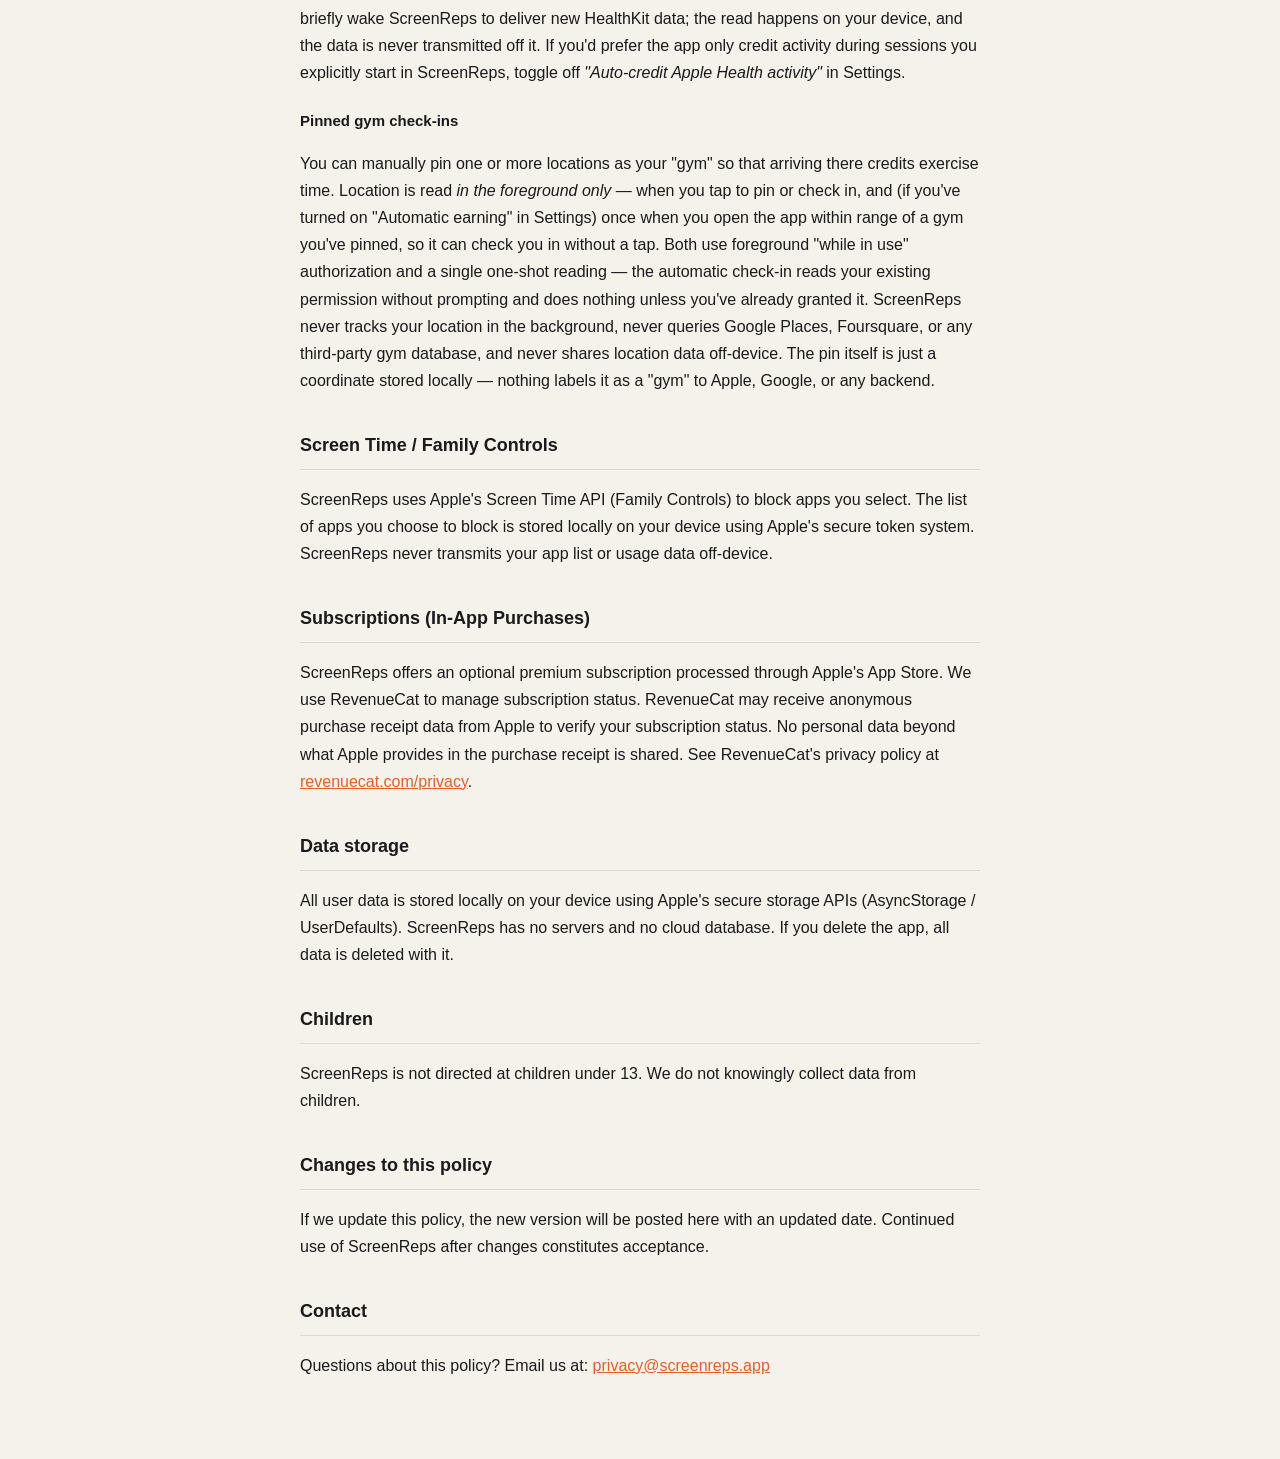
==== commit 833f1ffd: "Deploy Graphite redesign with real app screenshots Synced from ScreenReps repo (web/screenreps/, PR " ====
--- a/privacy.html
+++ b/privacy.html
@@ -1,147 +1,158 @@
 <!DOCTYPE html>
 <html lang="en">
 <head>
-  <meta charset="UTF-8">
-  <meta name="viewport" content="width=device-width, initial-scale=1.0">
-  <title>Privacy Policy — ScreenReps</title>
-  <meta name="description" content="ScreenReps Privacy Policy — local-first, no servers, no accounts, no analytics. Almost everything stays on your device.">
-  <meta name="theme-color" content="#F5F2EC">
-  <link rel="stylesheet" href="styles.css">
+  <meta charset="UTF-8" />
+  <meta name="viewport" content="width=device-width, initial-scale=1.0" />
+  <title>ScreenReps — Privacy Policy</title>
+  <meta name="description" content="ScreenReps privacy policy. Local-first, no accounts, no tracking, no analytics." />
+  <link rel="icon" type="image/png" href="/favicon.png" />
+  <style>
+    body {
+      font-family: -apple-system, BlinkMacSystemFont, "Segoe UI", Roboto, sans-serif;
+      max-width: 680px;
+      margin: 0 auto;
+      padding: 40px 24px 64px;
+      background: #F5F2EC;
+      color: #1A1A1A;
+      line-height: 1.7;
+    }
+    h1 { font-size: 28px; margin-bottom: 4px; letter-spacing: -0.01em; }
+    h2 { font-size: 18px; margin-top: 36px; border-bottom: 1px solid rgba(0,0,0,0.10); padding-bottom: 8px; }
+    h3 { font-size: 15px; margin-top: 22px; margin-bottom: 4px; }
+    .updated { color: #7A756B; font-size: 14px; margin-bottom: 32px; }
+    a { color: #E85D2C; }
+    ul { padding-left: 22px; }
+    .nav { font-size: 14px; margin-bottom: 24px; }
+    .nav a { color: #7A756B; text-decoration: none; border-bottom: 1px solid rgba(0,0,0,0.10); padding-bottom: 1px; }
+    .nav a:hover { color: #1A1A1A; }
+  </style>
 </head>
 <body>
 
-  <header class="site-header">
-    <div class="container">
-      <a href="/" class="logo">ScreenReps</a>
-      <span class="tag-coming-soon">Coming soon to iOS</span>
-    </div>
-  </header>
+<p class="nav"><a href="/">← ScreenReps</a></p>
 
-  <main>
+<h1>ScreenReps Privacy Policy</h1>
+<p class="updated">Last updated: May 2026</p>
 
-    <div class="container">
+<p>
+  ScreenReps ("we", "our", or "the app") is a digital wellness iOS application that
+  helps you reduce screen time by requiring physical exercise before unlocking
+  selected apps. Your privacy is central to how we built this product. ScreenReps
+  is local-first: it runs without accounts, without servers, and without third-party
+  analytics.
+</p>
 
-      <section class="policy-header">
-        <h1>Privacy Policy</h1>
-        <p class="updated">Last updated: May 8, 2026</p>
-      </section>
+<h2>What data we collect</h2>
+<p>ScreenReps collects only what is necessary to function. Everything below is stored on your device only:</p>
+<ul>
+  <li><strong>Exercise data</strong> — rep counts, step counts, plank/hold duration, and session history during exercise sessions.</li>
+  <li><strong>App preferences</strong> — your selected exercises, reps-to-minutes ratios, daily reset time, and blocked app list.</li>
+  <li><strong>Streak and stats</strong> — daily exercise history used to compute your streak and weekly charts.</li>
+</ul>
 
-      <section class="policy-content">
+<h2>What data we do NOT collect</h2>
+<ul>
+  <li>We do not collect your name, email address, or any account information.</li>
+  <li>We do not require you to create an account.</li>
+  <li>We do not track your location in the background. We read your device location only in the foreground — when you tap to pin a gym or check in, or when you open the app at a gym you've pinned (to check you in automatically) — never ambiently, never shared off-device. See "Pinned gym check-ins" below.</li>
+  <li>We do not collect advertising identifiers (IDFA).</li>
+  <li>We do not use third-party analytics (no Firebase, Mixpanel, Amplitude, etc.).</li>
+  <li>We do not sell your data to anyone.</li>
+</ul>
 
-        <p>This Privacy Policy for ScreenReps — operated by <strong>Scarabyte</strong> (a sole proprietorship of Ibrahim Mostafa), referred to as "we," "us," or "our" — describes how ScreenReps handles your information when you use the app.</p>
+<h2>How we verify exercise</h2>
+<p>
+  ScreenReps verifies exercise three ways, all on-device. There are no honor-system
+  timers, no accelerometer-based rep guesses, and no third-party fitness backends.
+</p>
 
-        <p>ScreenReps is a digital wellness iOS application that helps you reduce screen time by requiring physical exercise before unlocking selected apps. ScreenReps is <strong>local-first</strong>: it runs without accounts, without our own servers, and without third-party analytics. Almost everything stays on your device.</p>
+<h3>Camera + on-device machine learning</h3>
+<p>
+  For rep-counted moves (push-ups, squats, sit-ups, and similar) and timed holds
+  (planks, boat hold, and similar), ScreenReps uses your camera with a pose-detection
+  model that runs entirely on your device. Camera frames are processed in real time
+  and immediately discarded. Frames are never stored, never written to your photo
+  library, and never transmitted off your device. The rep counter and the hold timer
+  only advance when the on-device model confirms a valid pose.
+</p>
 
-        <div class="summary-block">
-          <strong>The short version.</strong> ScreenReps does not collect your name, email, location, or any account info. There is no signup. Your exercise data, settings, blocked-app list, and stats are all stored on your device. The only data that leaves your device is an anonymous Apple receipt for subscription verification, processed by Apple and RevenueCat. We have no servers of our own, no analytics, no ads, and no trackers.
-        </div>
+<h3>Apple Health (HealthKit)</h3>
+<p>
+  With your permission, ScreenReps reads activity data from Apple Health to credit
+  walking, running, cycling, swimming, stair climbing, and supported workouts. The
+  metrics we may read include step count, walking and running distance, swimming
+  strokes, flights climbed, and workout summaries. This data is read-only and is
+  never transmitted off your device. ScreenReps may write workout summaries back to
+  Apple Health when you complete a session.
+</p>
+<p>
+  ScreenReps requests Apple's "background delivery" permission for Apple Health so
+  that walking, swimming, calories, and similar activity can credit minutes
+  automatically while you go about your day — without requiring you to open the
+  app to log each walk. This means iOS may briefly wake ScreenReps to deliver new
+  HealthKit data; the read happens on your device, and the data is never
+  transmitted off it. If you'd prefer the app only credit activity during sessions
+  you explicitly start in ScreenReps, toggle off <em>"Auto-credit Apple Health
+  activity"</em> in Settings.
+</p>
 
-        <h2>What data we collect</h2>
+<h3>Pinned gym check-ins</h3>
+<p>
+  You can manually pin one or more locations as your "gym" so that arriving there
+  credits exercise time. Location is read <em>in the foreground only</em> — when
+  you tap to pin or check in, and (if you've turned on "Automatic earning" in
+  Settings) once when you open the app within range of a gym you've pinned, so it
+  can check you in without a tap. Both use foreground "while in use" authorization
+  and a single one-shot reading — the automatic check-in reads your existing
+  permission without prompting and does nothing unless you've already granted it.
+  ScreenReps never tracks your location in the background, never queries Google
+  Places, Foursquare, or any third-party gym database, and never shares location
+  data off-device. The pin itself is just a coordinate stored locally — nothing
+  labels it as a "gym" to Apple, Google, or any backend.
+</p>
 
-        <p>ScreenReps collects only what is necessary for the app to function. Everything below is stored <strong>on your device only</strong>:</p>
+<h2>Screen Time / Family Controls</h2>
+<p>
+  ScreenReps uses Apple's Screen Time API (Family Controls) to block apps you
+  select. The list of apps you choose to block is stored locally on your device
+  using Apple's secure token system. ScreenReps never transmits your app list or
+  usage data off-device.
+</p>
 
-        <ul>
-          <li><strong>Exercise data</strong> — rep counts, step counts, plank/hold duration, and session history during exercise sessions.</li>
-          <li><strong>App preferences</strong> — your selected exercises, reps-to-minutes ratios, daily reset time, and the list of apps you have chosen to block.</li>
-          <li><strong>Streak and stats</strong> — daily exercise history used to compute your streak, weekly chart, and all-time totals.</li>
-        </ul>
+<h2>Subscriptions (In-App Purchases)</h2>
+<p>
+  ScreenReps offers an optional premium subscription processed through Apple's
+  App Store. We use RevenueCat to manage subscription status. RevenueCat may
+  receive anonymous purchase receipt data from Apple to verify your subscription
+  status. No personal data beyond what Apple provides in the purchase receipt is
+  shared. See RevenueCat's privacy policy at
+  <a href="https://www.revenuecat.com/privacy">revenuecat.com/privacy</a>.
+</p>
 
-        <h2>What data we do NOT collect</h2>
+<h2>Data storage</h2>
+<p>
+  All user data is stored locally on your device using Apple's secure storage
+  APIs (AsyncStorage / UserDefaults). ScreenReps has no servers and no cloud
+  database. If you delete the app, all data is deleted with it.
+</p>
 
-        <ul>
-          <li>We do not collect your name, email address, phone number, or any account information.</li>
-          <li>We do not require you to create an account.</li>
-          <li>We do not track your location in the background. We use your device location only at the moment you tap to pin a gym or check in — never ambiently, never shared off-device. See "Pinned gym check-ins" below.</li>
-          <li>We do not collect advertising identifiers (IDFA).</li>
-          <li>We do not use third-party analytics services (no Firebase, Mixpanel, Amplitude, or similar).</li>
-          <li>We do not show ads.</li>
-          <li>We do not sell your data to anyone.</li>
-        </ul>
+<h2>Children</h2>
+<p>
+  ScreenReps is not directed at children under 13. We do not knowingly collect
+  data from children.
+</p>
 
-        <h2>How we verify exercise</h2>
+<h2>Changes to this policy</h2>
+<p>
+  If we update this policy, the new version will be posted here with an updated
+  date. Continued use of ScreenReps after changes constitutes acceptance.
+</p>
 
-        <p>ScreenReps verifies exercise three ways, all on-device. There are no honor-system timers, no accelerometer-based rep guesses, and no third-party fitness backends.</p>
-
-        <h3>Camera + on-device machine learning</h3>
-
-        <p>For rep-counted moves (push-ups, squats, sit-ups, and similar) and timed holds (planks, boat hold, and similar), ScreenReps uses your camera with a pose-detection model that runs entirely on your device. Camera frames are processed in real time and immediately discarded. Frames are never stored, never written to your photo library, and never transmitted off your device. The rep counter and the hold timer only advance when the on-device model confirms a valid pose.</p>
-
-        <h3>Apple Health (HealthKit)</h3>
-
-        <p>With your permission, ScreenReps reads activity data from Apple Health to credit walking, running, cycling, swimming, stair climbing, and supported workouts. The metrics we may read include step count, walking and running distance, swimming strokes, flights climbed, and workout summaries. This data is read-only and is never transmitted off your device. ScreenReps may write workout summaries back to Apple Health when you complete a session.</p>
-
-        <h3>Pinned gym check-ins</h3>
-
-        <p>You can manually pin one or more locations as your "gym" so that arriving there credits exercise time. Location is read <em>only at the moment you tap to pin or check in</em>, with foreground "while in use" authorization. ScreenReps never tracks your location in the background, never queries Google Places, Foursquare, or any third-party gym database, and never shares location data off-device. The pin itself is just a coordinate stored locally — nothing labels it as a "gym" to Apple, Google, or any backend.</p>
-
-        <h2>Screen Time / Family Controls</h2>
-
-        <p>ScreenReps uses Apple's Screen Time API (Family Controls) to block apps you select. The list of apps you choose to block is stored locally on your device using Apple's secure token system. ScreenReps never transmits your app list or usage data off-device.</p>
-
-        <h2>Subscriptions and in-app purchases</h2>
-
-        <p>ScreenReps offers an optional Pro subscription processed through Apple's App Store. We use <a href="https://www.revenuecat.com/privacy">RevenueCat</a> to manage subscription status. RevenueCat may receive an anonymous purchase receipt from Apple to verify your subscription status. No personal data beyond what Apple provides in the purchase receipt is shared. Apple's own privacy policy governs the App Store transaction.</p>
-
-        <h2>Data storage and retention</h2>
-
-        <p>All user data is stored locally on your device using Apple's secure storage APIs (UserDefaults, AsyncStorage, and iCloud only when you opt in to iCloud sync). ScreenReps has no servers and no cloud database of its own. If you delete the app, all local data is deleted with it. Because we do not store your data on any server, retention is limited to your device's local storage.</p>
-
-        <h2>Your rights</h2>
-
-        <p>Because we do not collect personal information about you on any server we operate, there is no off-device data for us to access, export, or delete on your behalf. To delete all data ScreenReps has stored locally, delete the app from your device. To stop sharing exercise activity from Apple Health, revoke the HealthKit permission in iOS Settings → Privacy → Health → ScreenReps. To stop location-based gym check-ins, revoke the Location permission in iOS Settings → Privacy → Location Services → ScreenReps.</p>
-
-        <p>If you reside in a jurisdiction with specific data subject rights (such as the EU's GDPR or California's CCPA), those rights generally apply to information held by a controller. Because ScreenReps does not hold your information off-device, the steps above are the practical exercise of those rights.</p>
-
-        <h2>International data transfers</h2>
-
-        <p>ScreenReps does not transfer your information internationally because ScreenReps does not transmit your information. The only data that leaves your device is an anonymous Apple subscription receipt processed by Apple and RevenueCat under their respective privacy policies.</p>
-
-        <h2>Children</h2>
-
-        <p>ScreenReps is not directed at children under 13. We do not knowingly collect data from children. If you believe a child under 13 has used ScreenReps in a way that resulted in any data being collected, please contact us at <a href="mailto:privacy@screenreps.app">privacy@screenreps.app</a>.</p>
-
-        <h2>Changes to this policy</h2>
-
-        <p>If we update this policy, the new version will be posted here with an updated date and an entry in the changelog below. Continued use of ScreenReps after changes constitutes acceptance.</p>
-
-        <ul class="changelog">
-          <li><strong>2026-05-08</strong> Rewritten to accurately reflect ScreenReps' three exercise-verification methods (camera + on-device ML, Apple Health, pinned gym check-ins). Removed accelerometer-based rep counting, which is no longer used. Removed boilerplate sections describing data practices ScreenReps does not engage in. Updated location language to reflect foreground-only, pin-time-only usage. Updated contact email to the screenreps.app domain.</li>
-          <li><strong>2026-04-25</strong> Initial publication.</li>
-        </ul>
-
-        <h2>Contact</h2>
-
-        <div class="contact-card">
-          <strong>Privacy questions</strong>
-          <p style="margin: 0;"><a href="mailto:privacy@screenreps.app">privacy@screenreps.app</a></p>
-        </div>
-
-        <div class="contact-card">
-          <strong>Scarabyte</strong>
-          <address class="address-line">
-            Sole proprietorship of Ibrahim Mostafa<br>
-            Toronto, Canada
-          </address>
-        </div>
-
-      </section>
-
-    </div>
-
-  </main>
-
-  <footer class="site-footer">
-    <div class="container">
-      <div>
-        <strong style="color: var(--fg); display: block; margin-bottom: 4px;">ScreenReps</strong>
-        <span>A Scarabyte product. Toronto, Canada.</span>
-      </div>
-      <div class="footer-links">
-        <a href="mailto:hello@screenreps.app">hello@screenreps.app</a>
-        <a href="/">Home</a>
-      </div>
-    </div>
-  </footer>
+<h2>Contact</h2>
+<p>
+  Questions about this policy? Email us at:
+  <a href="mailto:privacy@screenreps.app">privacy@screenreps.app</a>
+</p>
 
 </body>
 </html>
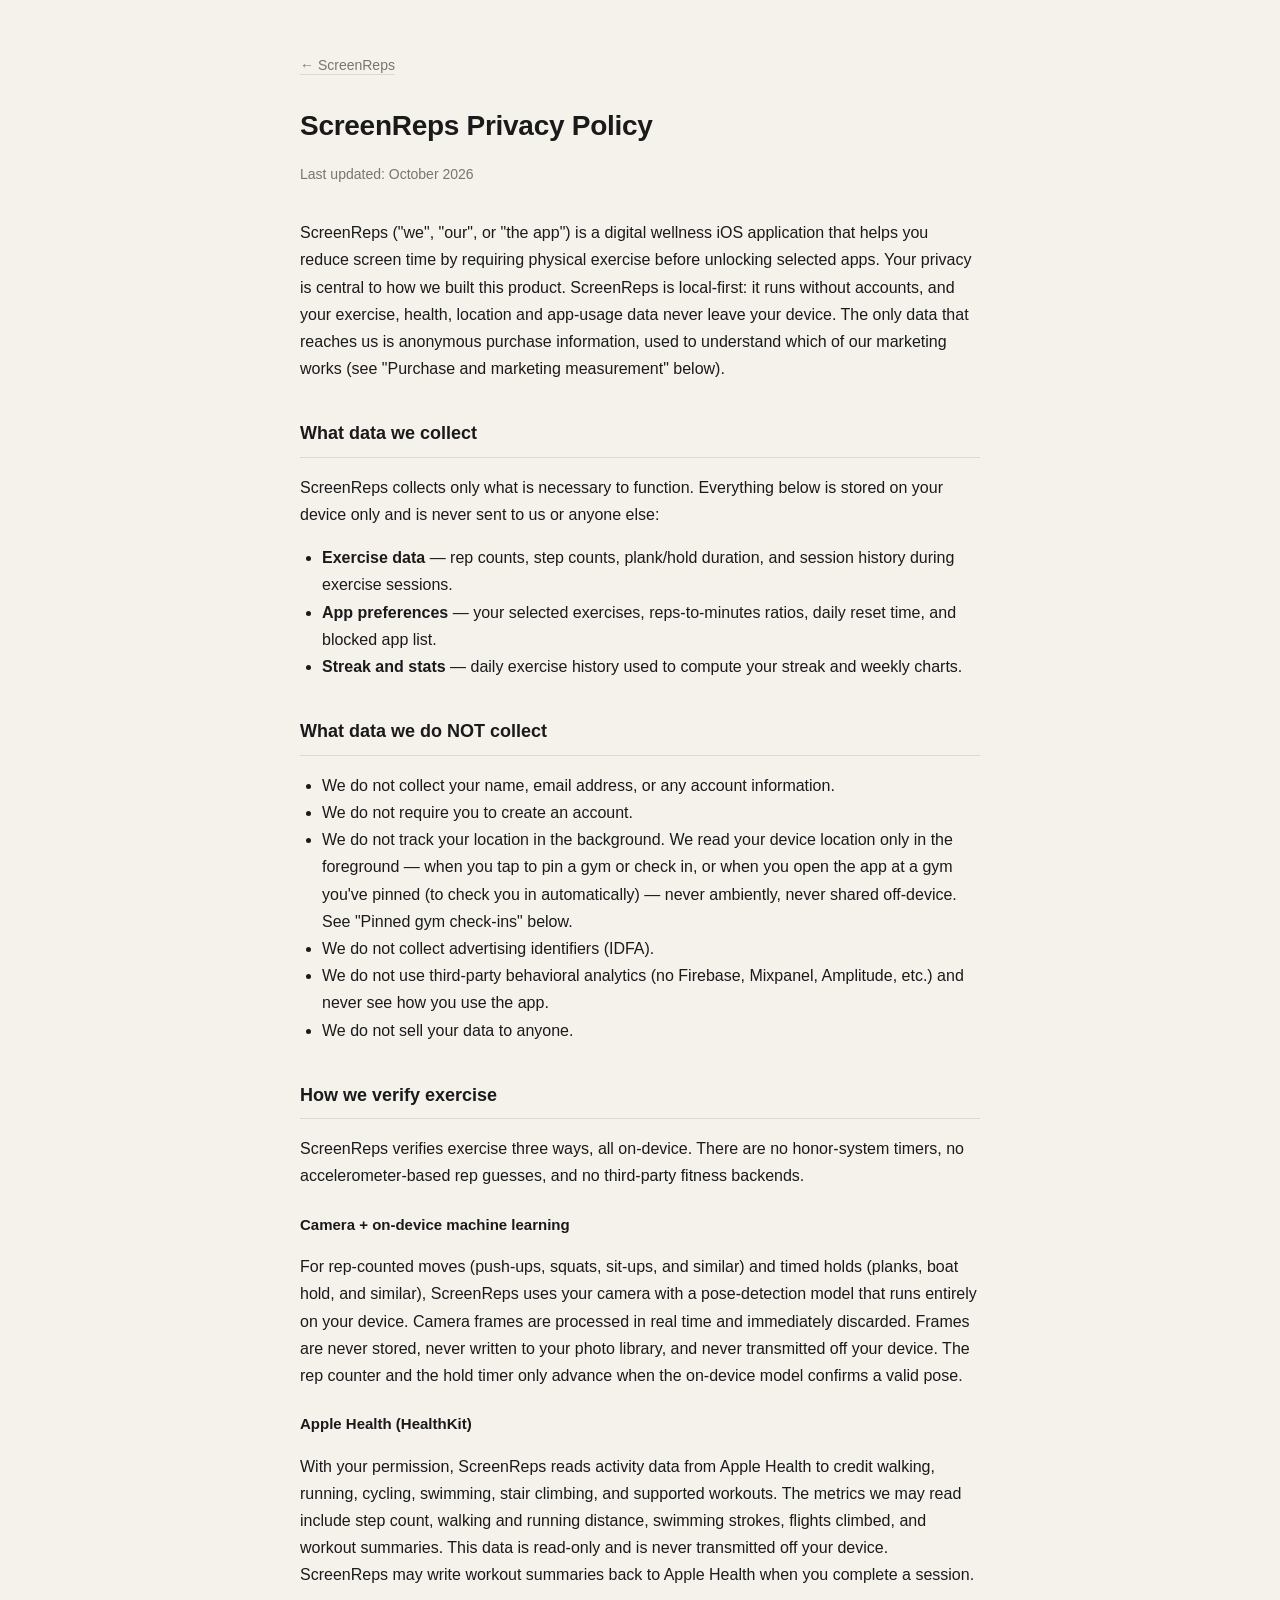
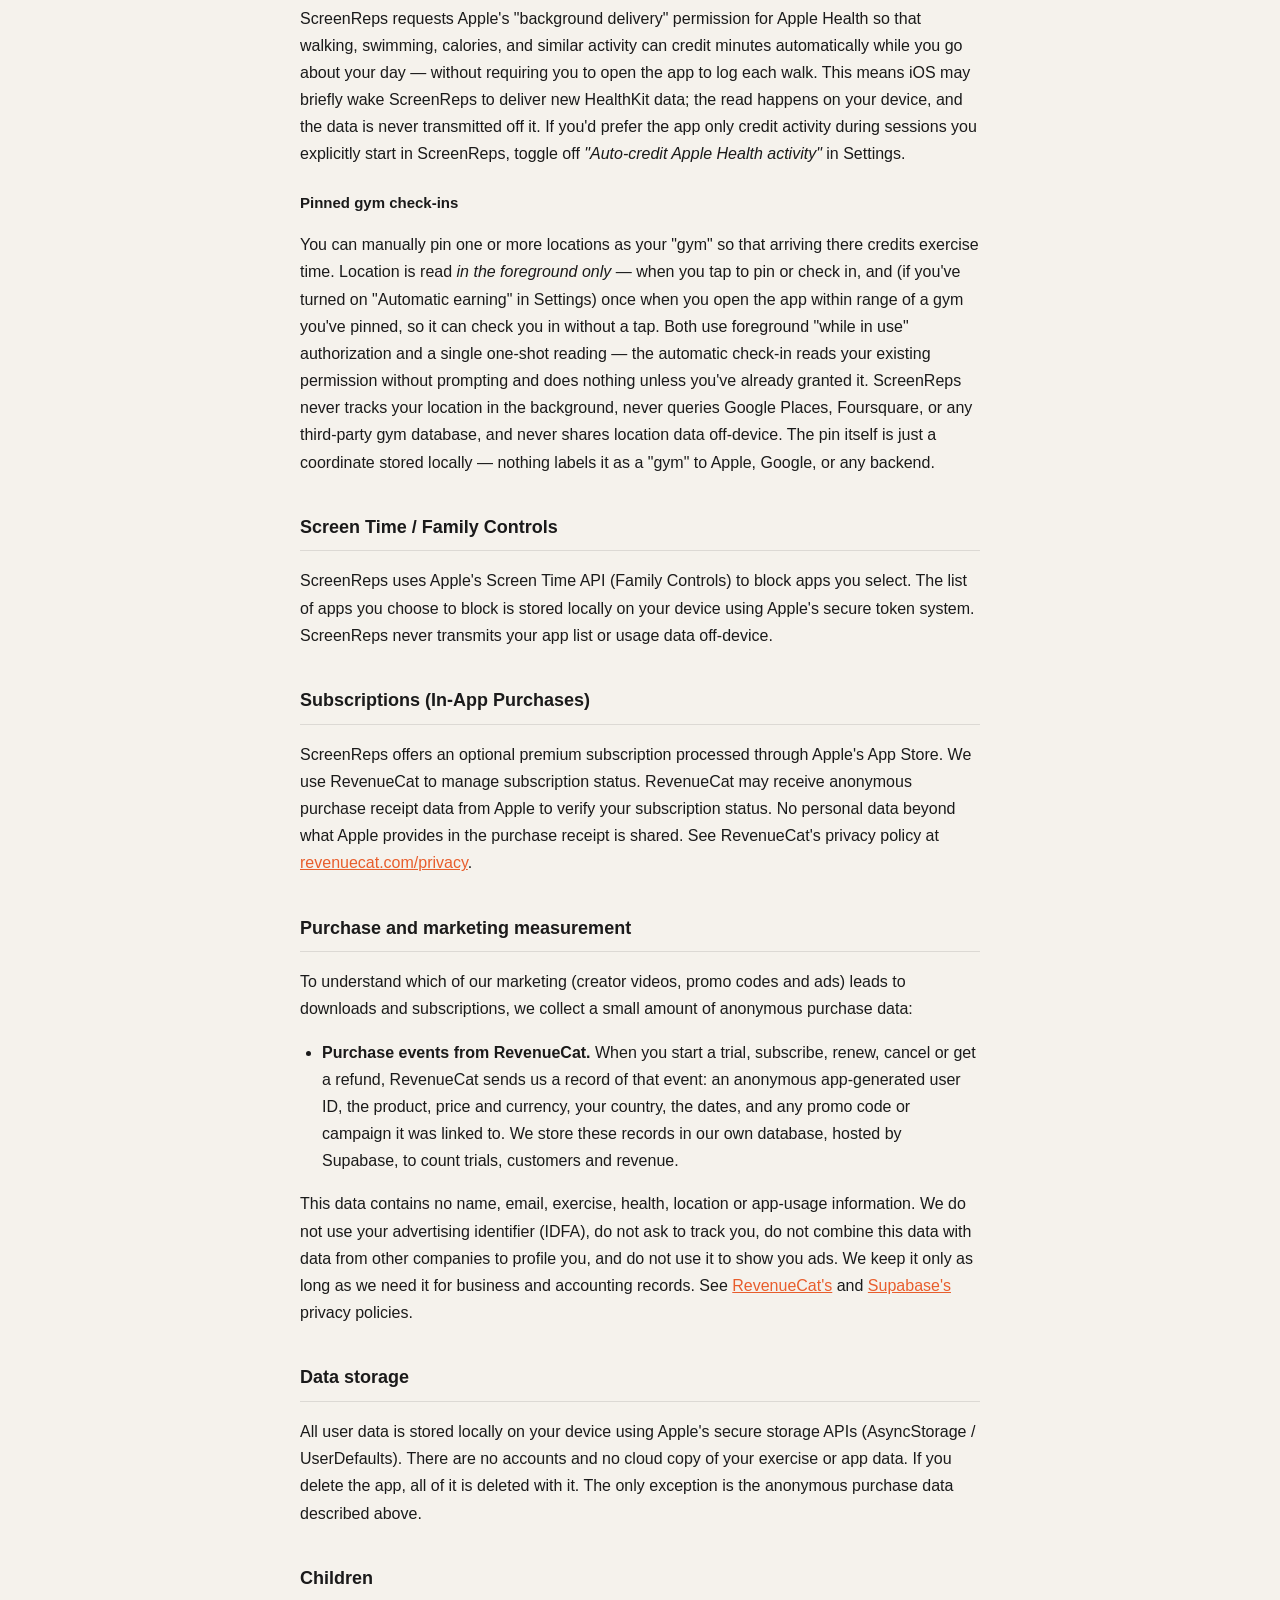
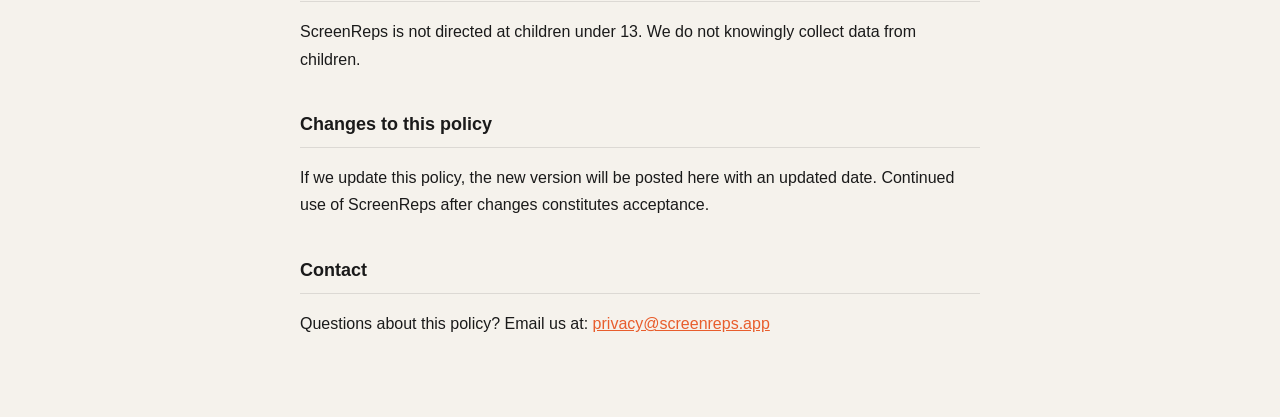
==== commit 67bf2fd5: "Privacy policy: disclose anonymous purchase measurement Co-Authored-By: Claude Opus 5.5 <noreply@ant" ====
--- a/privacy.html
+++ b/privacy.html
@@ -32,18 +32,20 @@
 <p class="nav"><a href="/">← ScreenReps</a></p>
 
 <h1>ScreenReps Privacy Policy</h1>
-<p class="updated">Last updated: May 2026</p>
+<p class="updated">Last updated: October 2026</p>
 
 <p>
   ScreenReps ("we", "our", or "the app") is a digital wellness iOS application that
   helps you reduce screen time by requiring physical exercise before unlocking
   selected apps. Your privacy is central to how we built this product. ScreenReps
-  is local-first: it runs without accounts, without servers, and without third-party
-  analytics.
+  is local-first: it runs without accounts, and your exercise, health, location and
+  app-usage data never leave your device. The only data that reaches us is anonymous
+  purchase information, used to understand which of our marketing works
+  (see "Purchase and marketing measurement" below).
 </p>
 
 <h2>What data we collect</h2>
-<p>ScreenReps collects only what is necessary to function. Everything below is stored on your device only:</p>
+<p>ScreenReps collects only what is necessary to function. Everything below is stored on your device only and is never sent to us or anyone else:</p>
 <ul>
   <li><strong>Exercise data</strong> — rep counts, step counts, plank/hold duration, and session history during exercise sessions.</li>
   <li><strong>App preferences</strong> — your selected exercises, reps-to-minutes ratios, daily reset time, and blocked app list.</li>
@@ -56,7 +58,7 @@
   <li>We do not require you to create an account.</li>
   <li>We do not track your location in the background. We read your device location only in the foreground — when you tap to pin a gym or check in, or when you open the app at a gym you've pinned (to check you in automatically) — never ambiently, never shared off-device. See "Pinned gym check-ins" below.</li>
   <li>We do not collect advertising identifiers (IDFA).</li>
-  <li>We do not use third-party analytics (no Firebase, Mixpanel, Amplitude, etc.).</li>
+  <li>We do not use third-party behavioral analytics (no Firebase, Mixpanel, Amplitude, etc.) and never see how you use the app.</li>
   <li>We do not sell your data to anyone.</li>
 </ul>
 
@@ -129,11 +131,33 @@
   <a href="https://www.revenuecat.com/privacy">revenuecat.com/privacy</a>.
 </p>
 
+<h2>Purchase and marketing measurement</h2>
+<p>
+  To understand which of our marketing (creator videos, promo codes and ads) leads to
+  downloads and subscriptions, we collect a small amount of anonymous purchase data:
+</p>
+<ul>
+  <li><strong>Purchase events from RevenueCat.</strong> When you start a trial, subscribe,
+    renew, cancel or get a refund, RevenueCat sends us a record of that event: an anonymous
+    app-generated user ID, the product, price and currency, your country, the dates, and any
+    promo code or campaign it was linked to. We store these records in our own database,
+    hosted by Supabase, to count trials, customers and revenue.</li>
+</ul>
+<p>
+  This data contains no name, email, exercise, health, location or app-usage information.
+  We do not use your advertising identifier (IDFA), do not ask to track you, do not combine
+  this data with data from other companies to profile you, and do not use it to show you ads.
+  We keep it only as long as we need it for business and accounting records. See
+  <a href="https://www.revenuecat.com/privacy">RevenueCat's</a> and
+  <a href="https://supabase.com/privacy">Supabase's</a> privacy policies.
+</p>
+
 <h2>Data storage</h2>
 <p>
   All user data is stored locally on your device using Apple's secure storage
-  APIs (AsyncStorage / UserDefaults). ScreenReps has no servers and no cloud
-  database. If you delete the app, all data is deleted with it.
+  APIs (AsyncStorage / UserDefaults). There are no accounts and no cloud copy of
+  your exercise or app data. If you delete the app, all of it is deleted with it. The
+  only exception is the anonymous purchase data described above.
 </p>
 
 <h2>Children</h2>
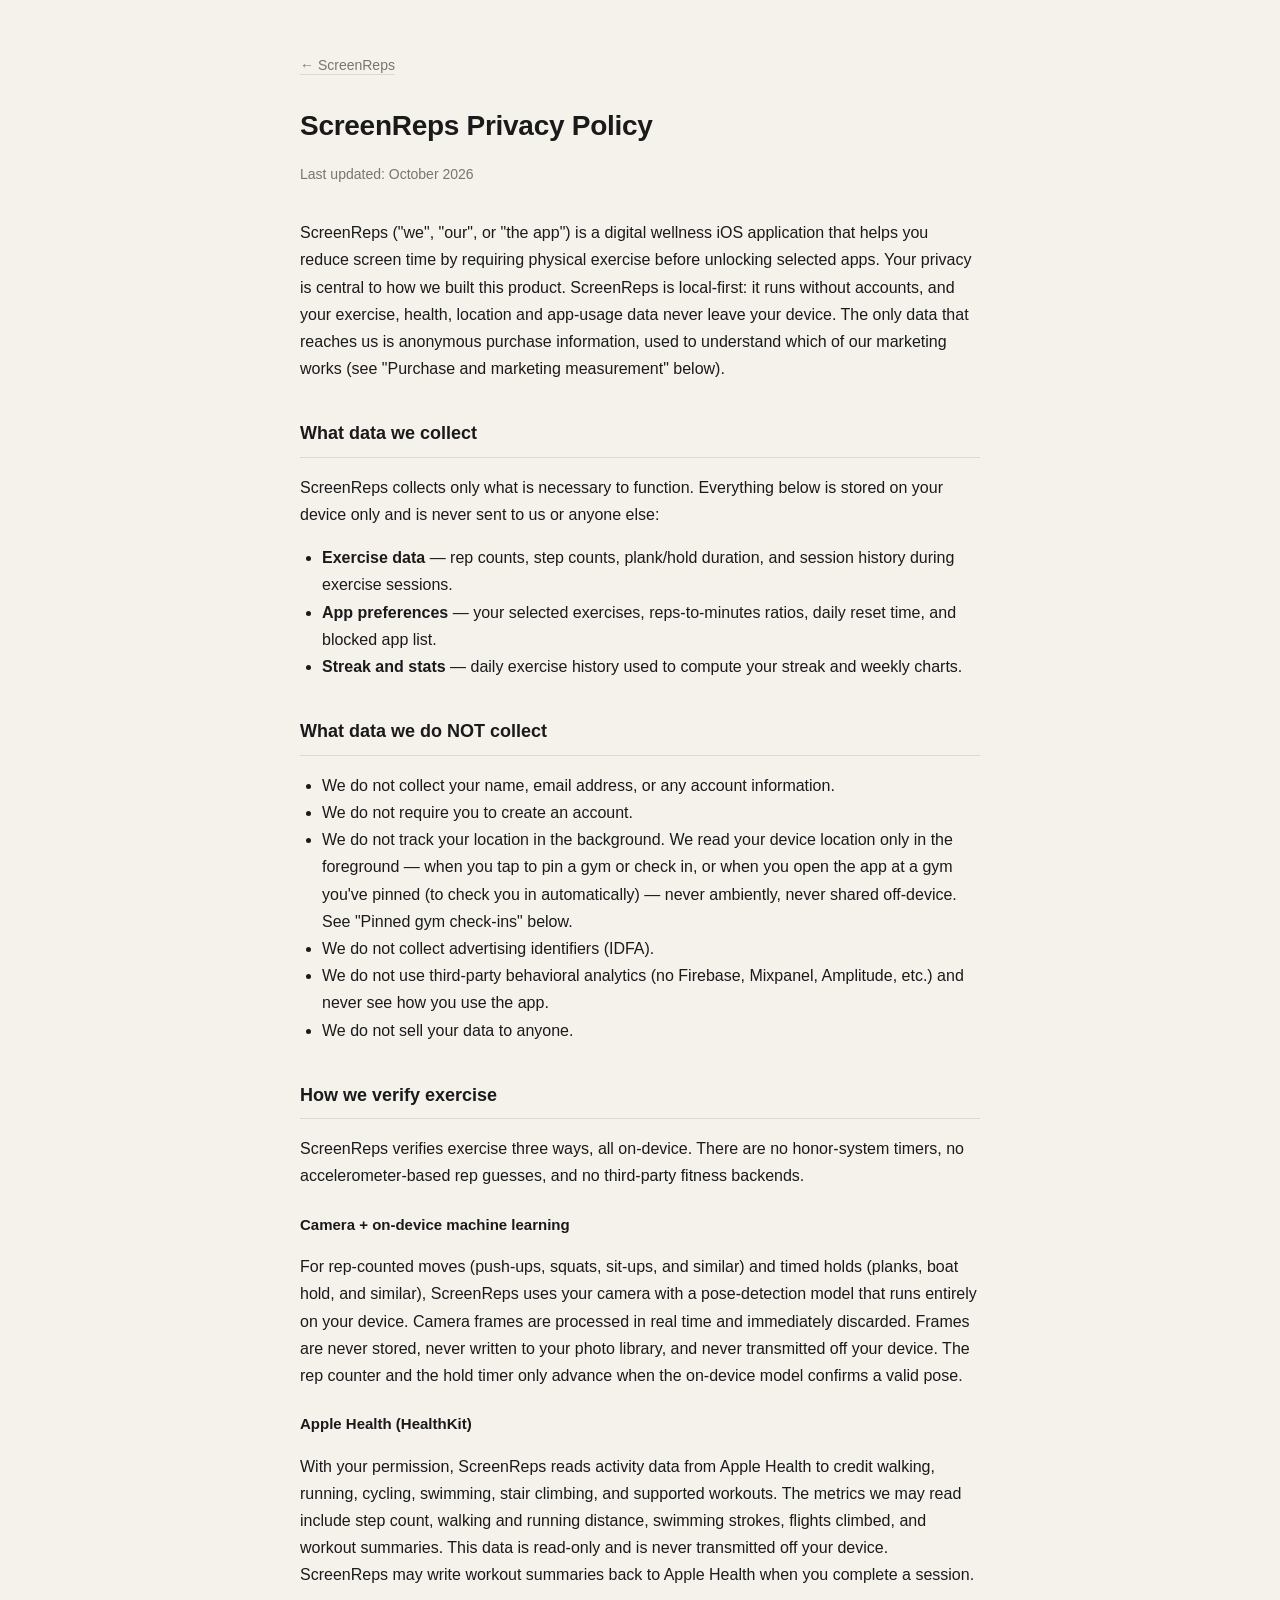
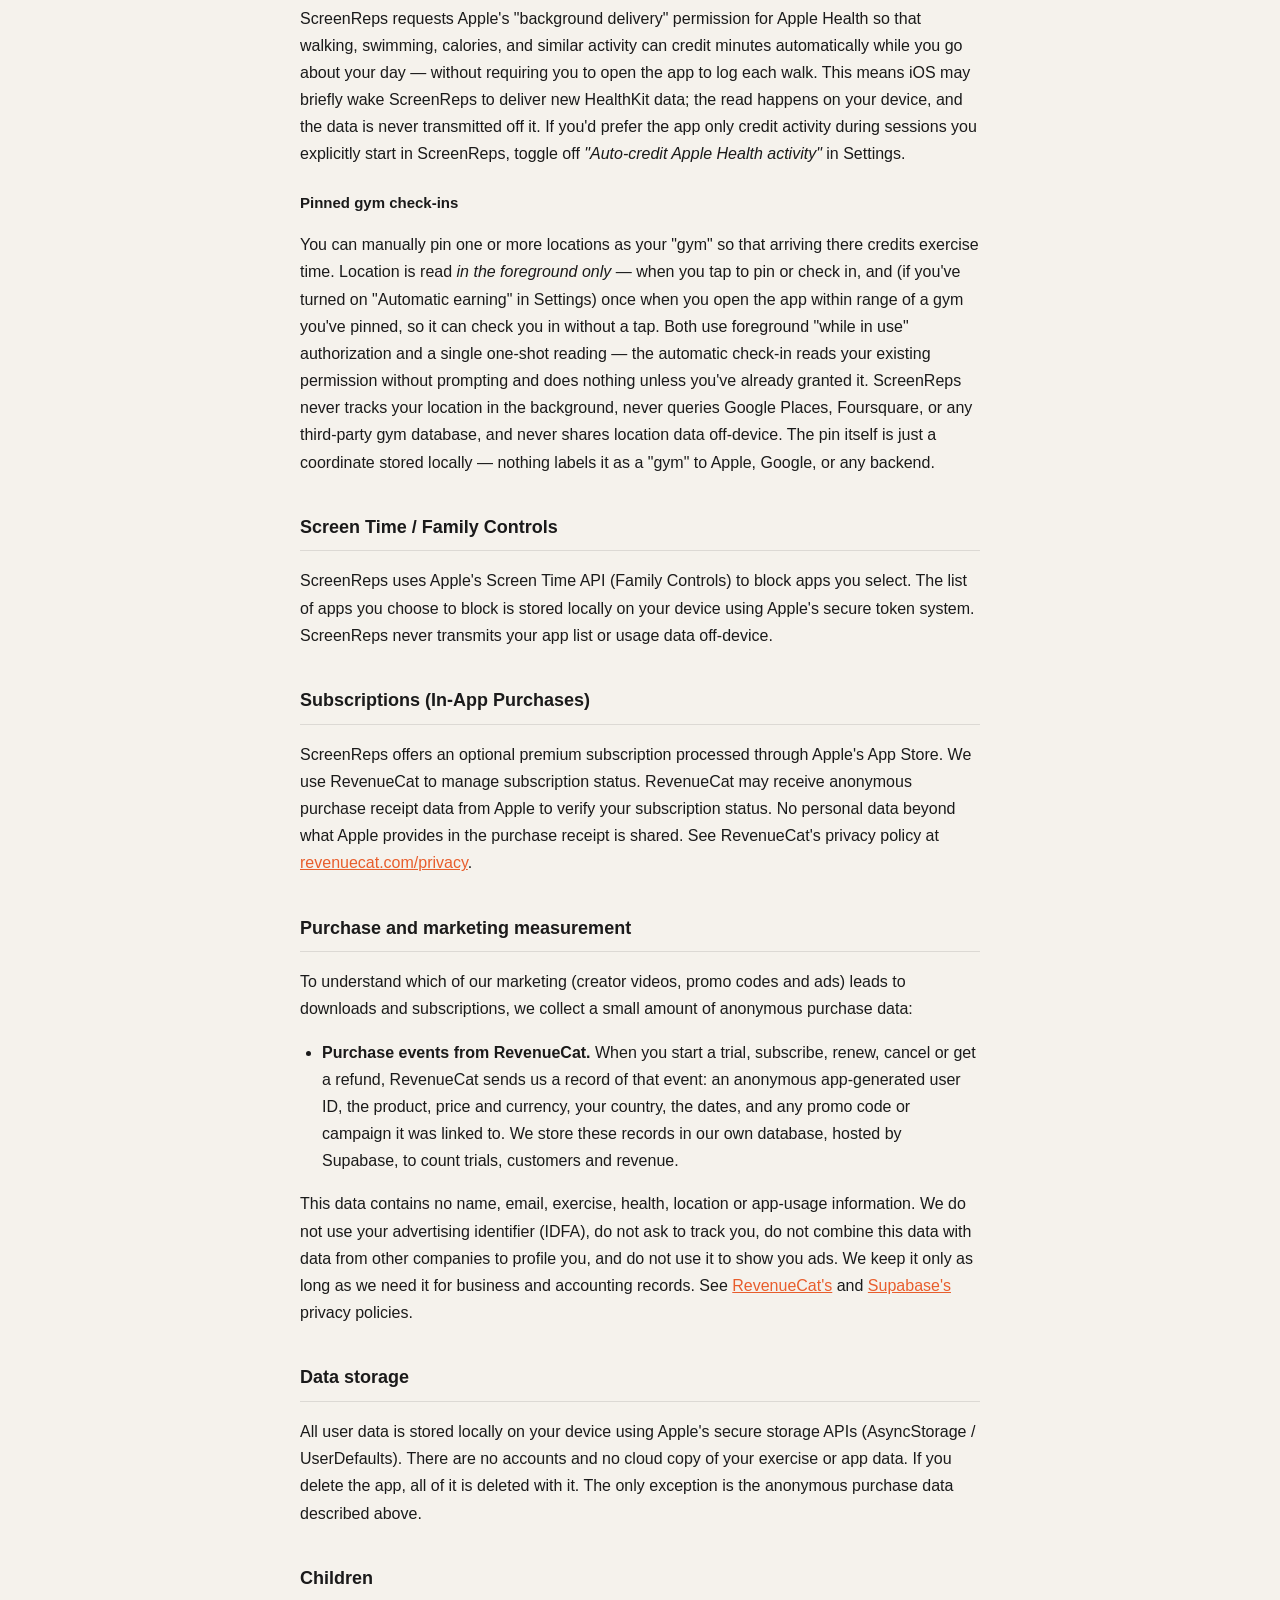
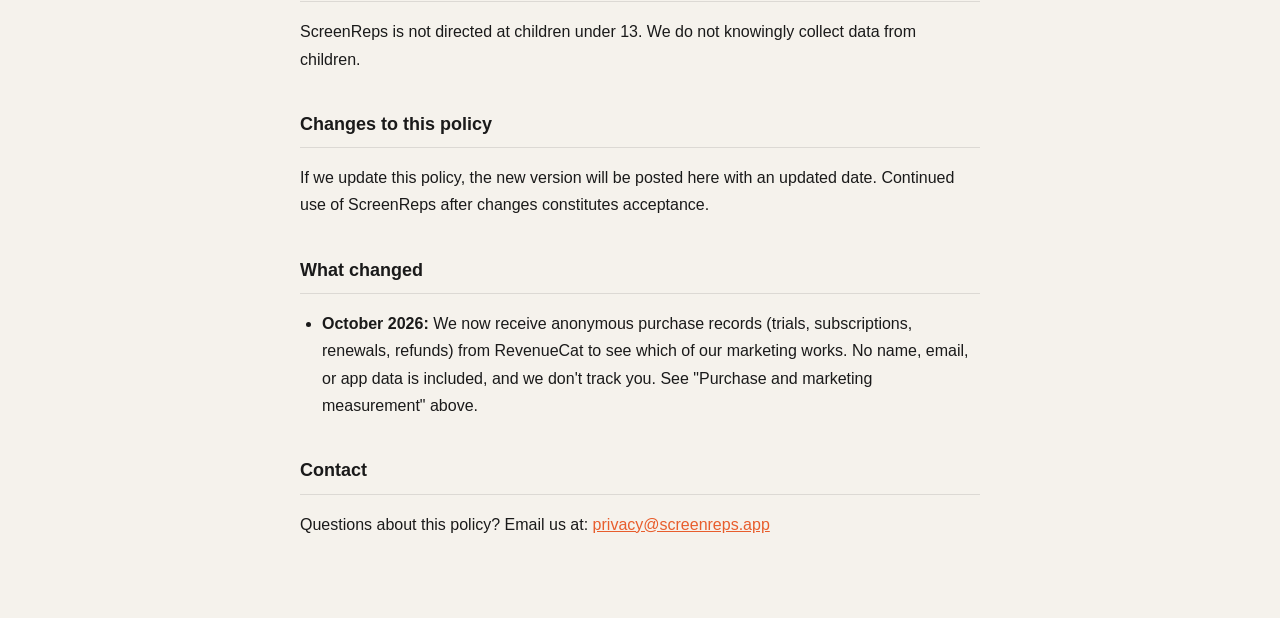
==== commit 006d1e22: "Privacy policy: add What changed section Co-Authored-By: Claude Opus 5.5 <noreply@anthropic.com>" ====
--- a/privacy.html
+++ b/privacy.html
@@ -172,6 +172,11 @@
   date. Continued use of ScreenReps after changes constitutes acceptance.
 </p>
 
+<h2>What changed</h2>
+<ul>
+  <li><strong>October 2026:</strong> We now receive anonymous purchase records (trials, subscriptions, renewals, refunds) from RevenueCat to see which of our marketing works. No name, email, or app data is included, and we don't track you. See "Purchase and marketing measurement" above.</li>
+</ul>
+
 <h2>Contact</h2>
 <p>
   Questions about this policy? Email us at:
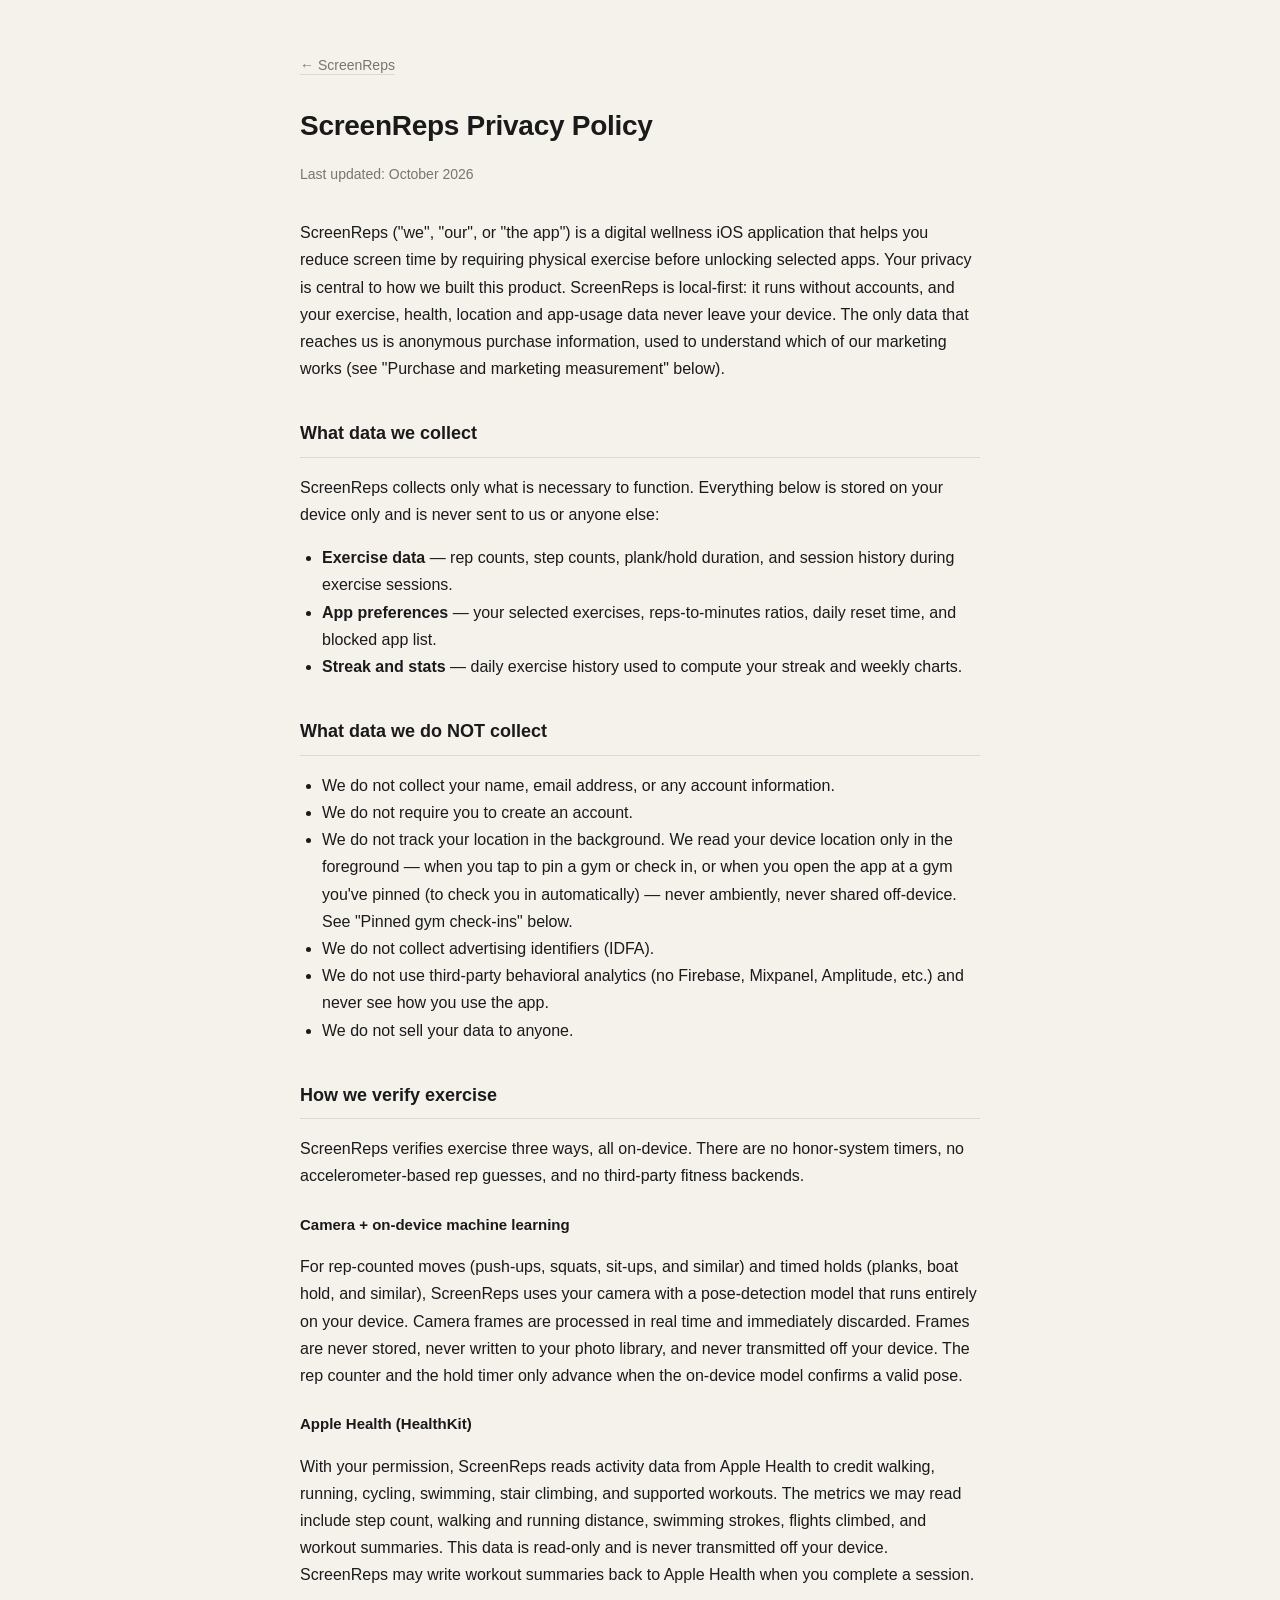
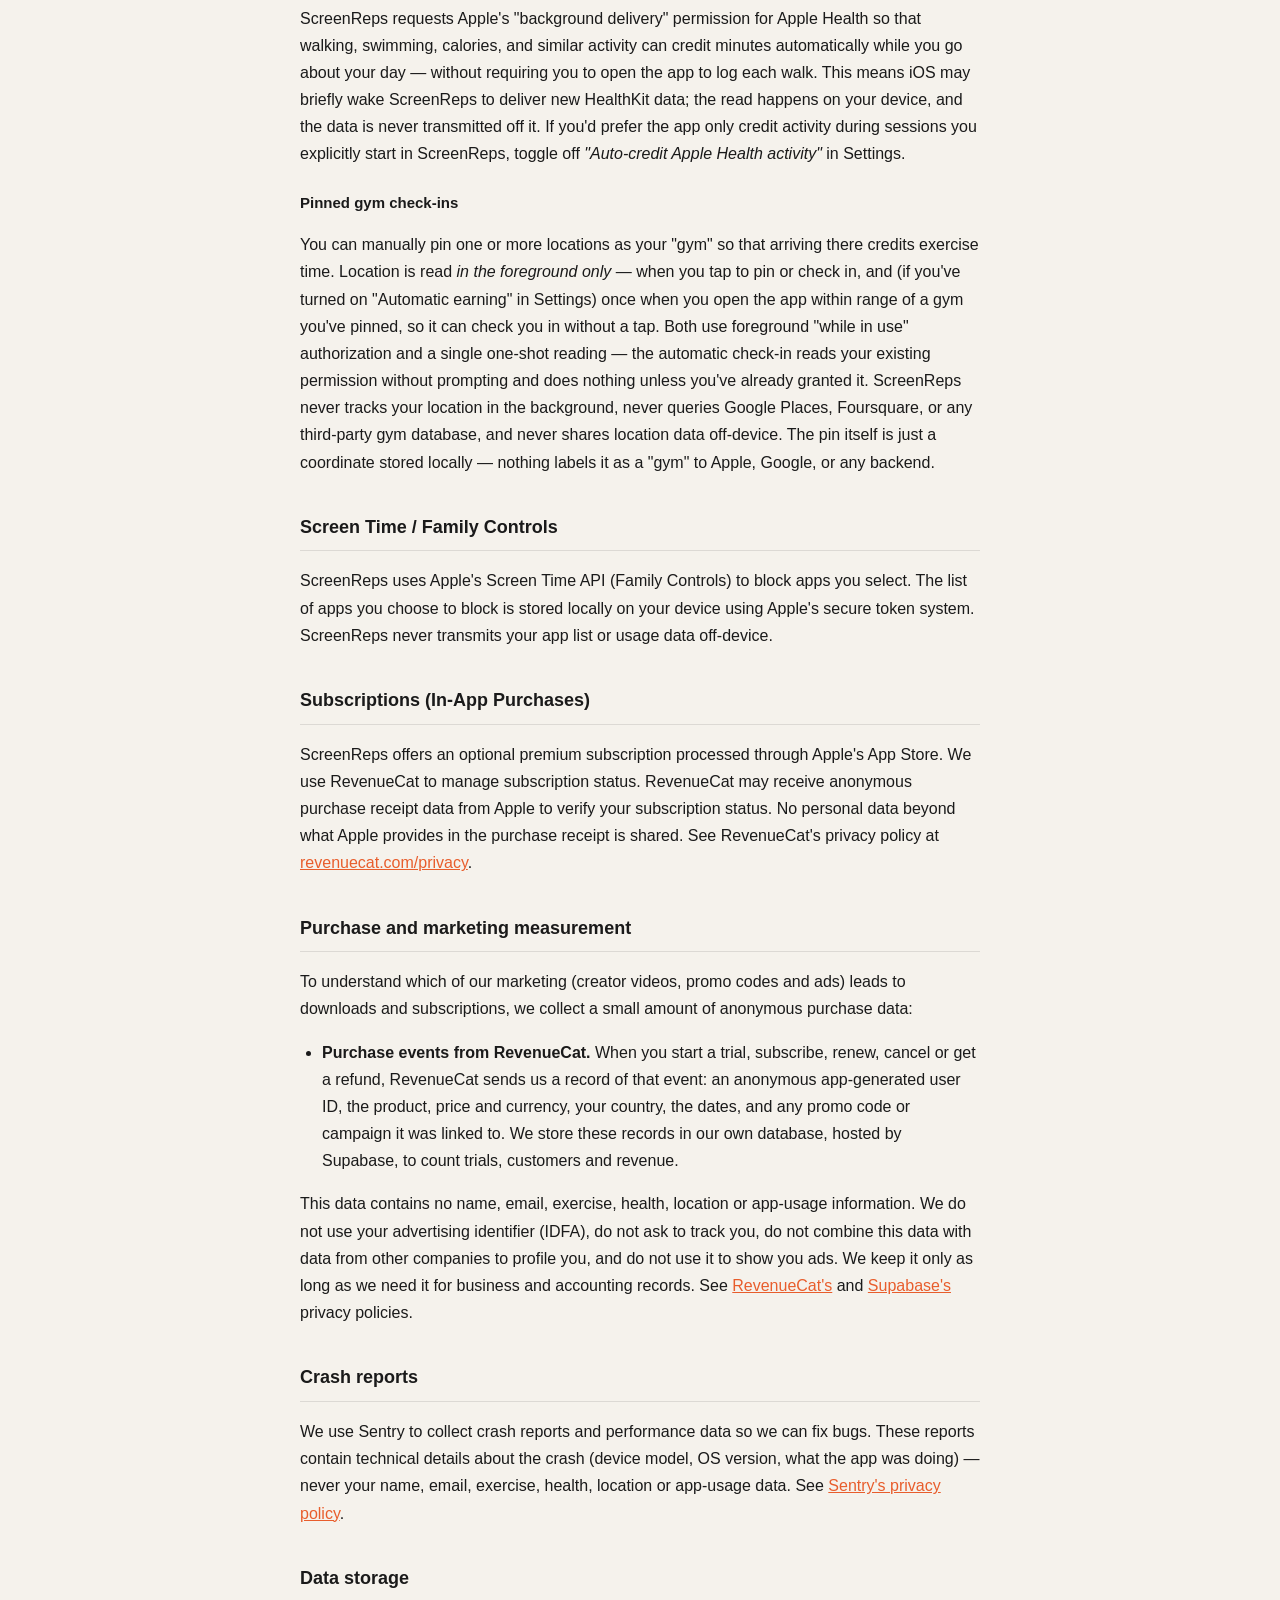
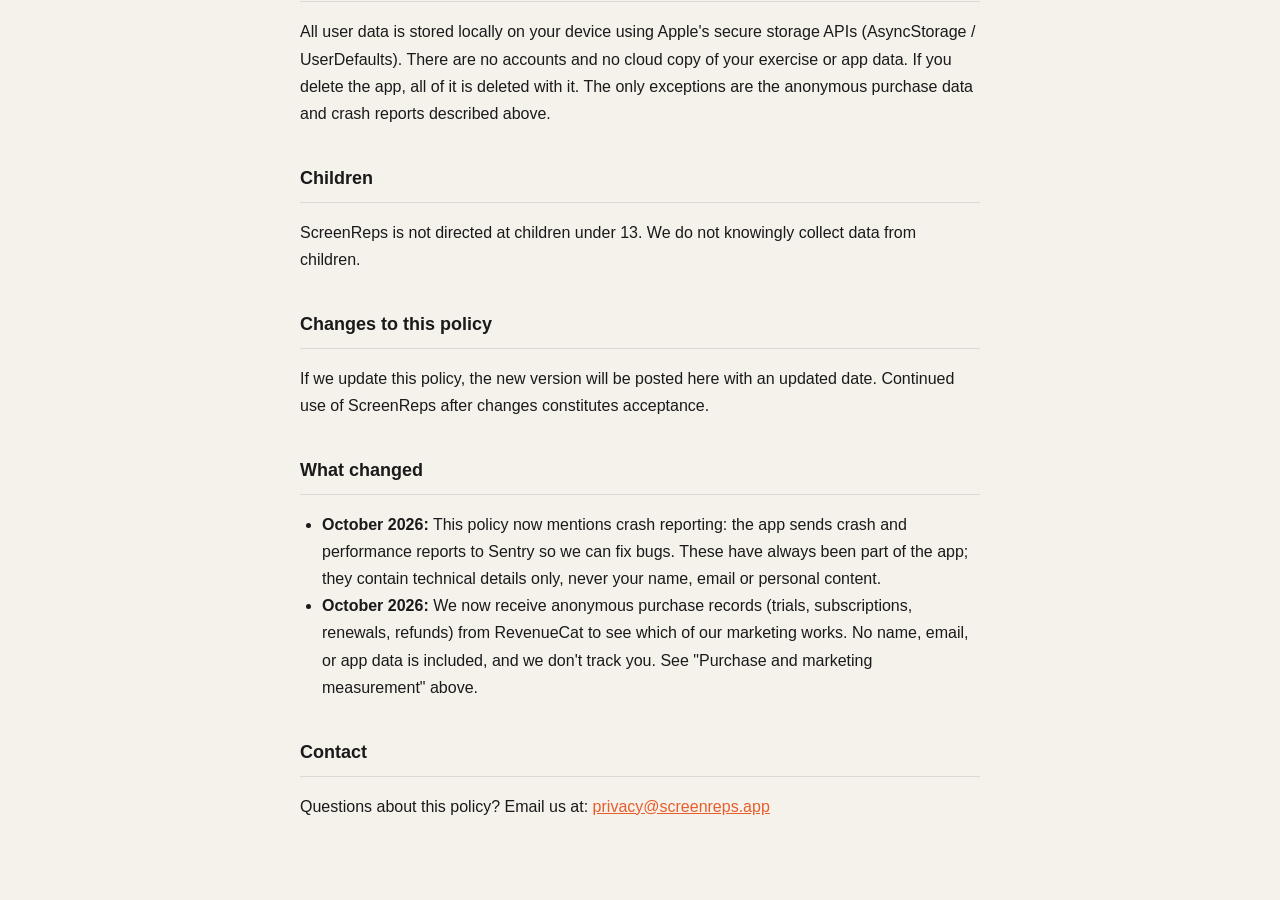
==== commit 0600f4eb: "Privacy policy: disclose Sentry crash reporting Co-Authored-By: Claude Opus 5.5 <noreply@anthropic.c" ====
--- a/privacy.html
+++ b/privacy.html
@@ -152,12 +152,20 @@
   <a href="https://supabase.com/privacy">Supabase's</a> privacy policies.
 </p>
 
+<h2>Crash reports</h2>
+<p>
+  We use Sentry to collect crash reports and performance data so we can fix bugs. These
+  reports contain technical details about the crash (device model, OS version, what the app
+  was doing) — never your name, email, exercise, health, location or app-usage data. See
+  <a href="https://sentry.io/privacy/">Sentry's privacy policy</a>.
+</p>
+
 <h2>Data storage</h2>
 <p>
   All user data is stored locally on your device using Apple's secure storage
   APIs (AsyncStorage / UserDefaults). There are no accounts and no cloud copy of
   your exercise or app data. If you delete the app, all of it is deleted with it. The
-  only exception is the anonymous purchase data described above.
+  only exceptions are the anonymous purchase data and crash reports described above.
 </p>
 
 <h2>Children</h2>
@@ -174,6 +182,7 @@
 
 <h2>What changed</h2>
 <ul>
+  <li><strong>October 2026:</strong> This policy now mentions crash reporting: the app sends crash and performance reports to Sentry so we can fix bugs. These have always been part of the app; they contain technical details only, never your name, email or personal content.</li>
   <li><strong>October 2026:</strong> We now receive anonymous purchase records (trials, subscriptions, renewals, refunds) from RevenueCat to see which of our marketing works. No name, email, or app data is included, and we don't track you. See "Purchase and marketing measurement" above.</li>
 </ul>
 
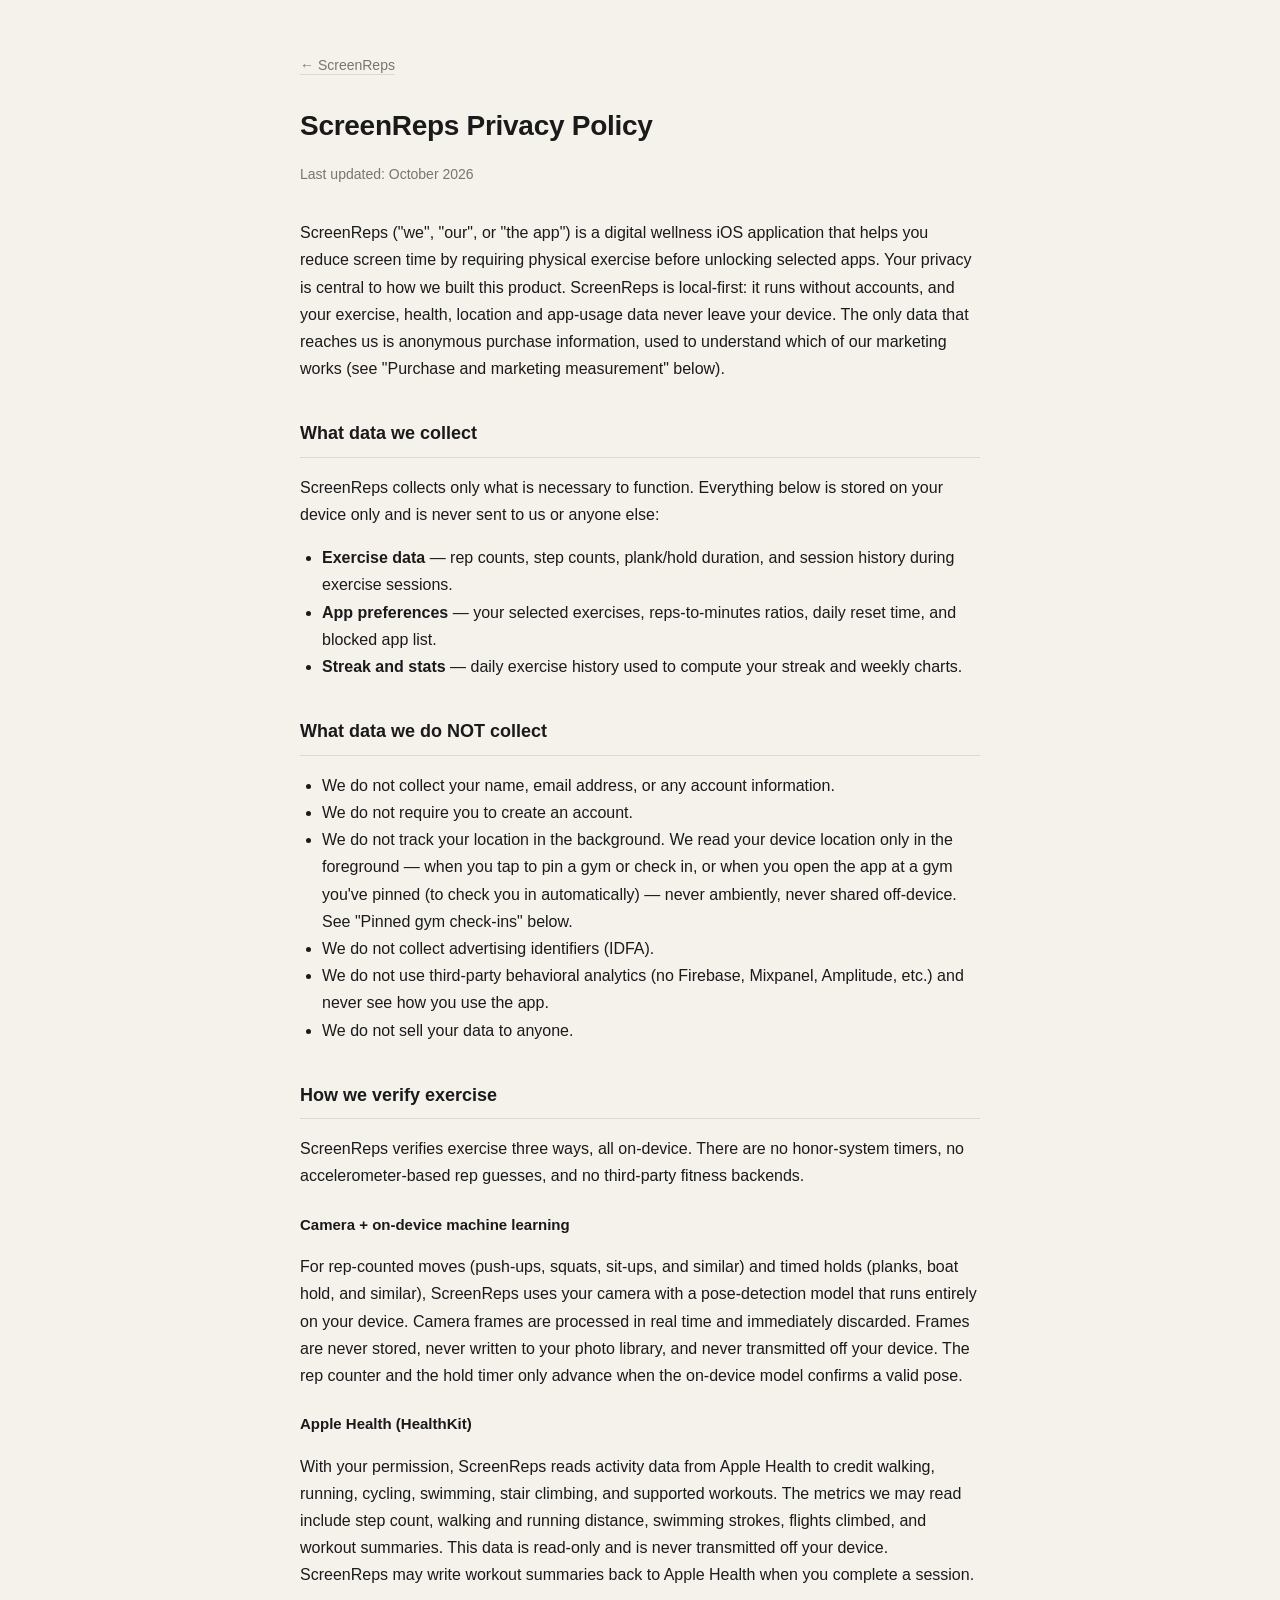
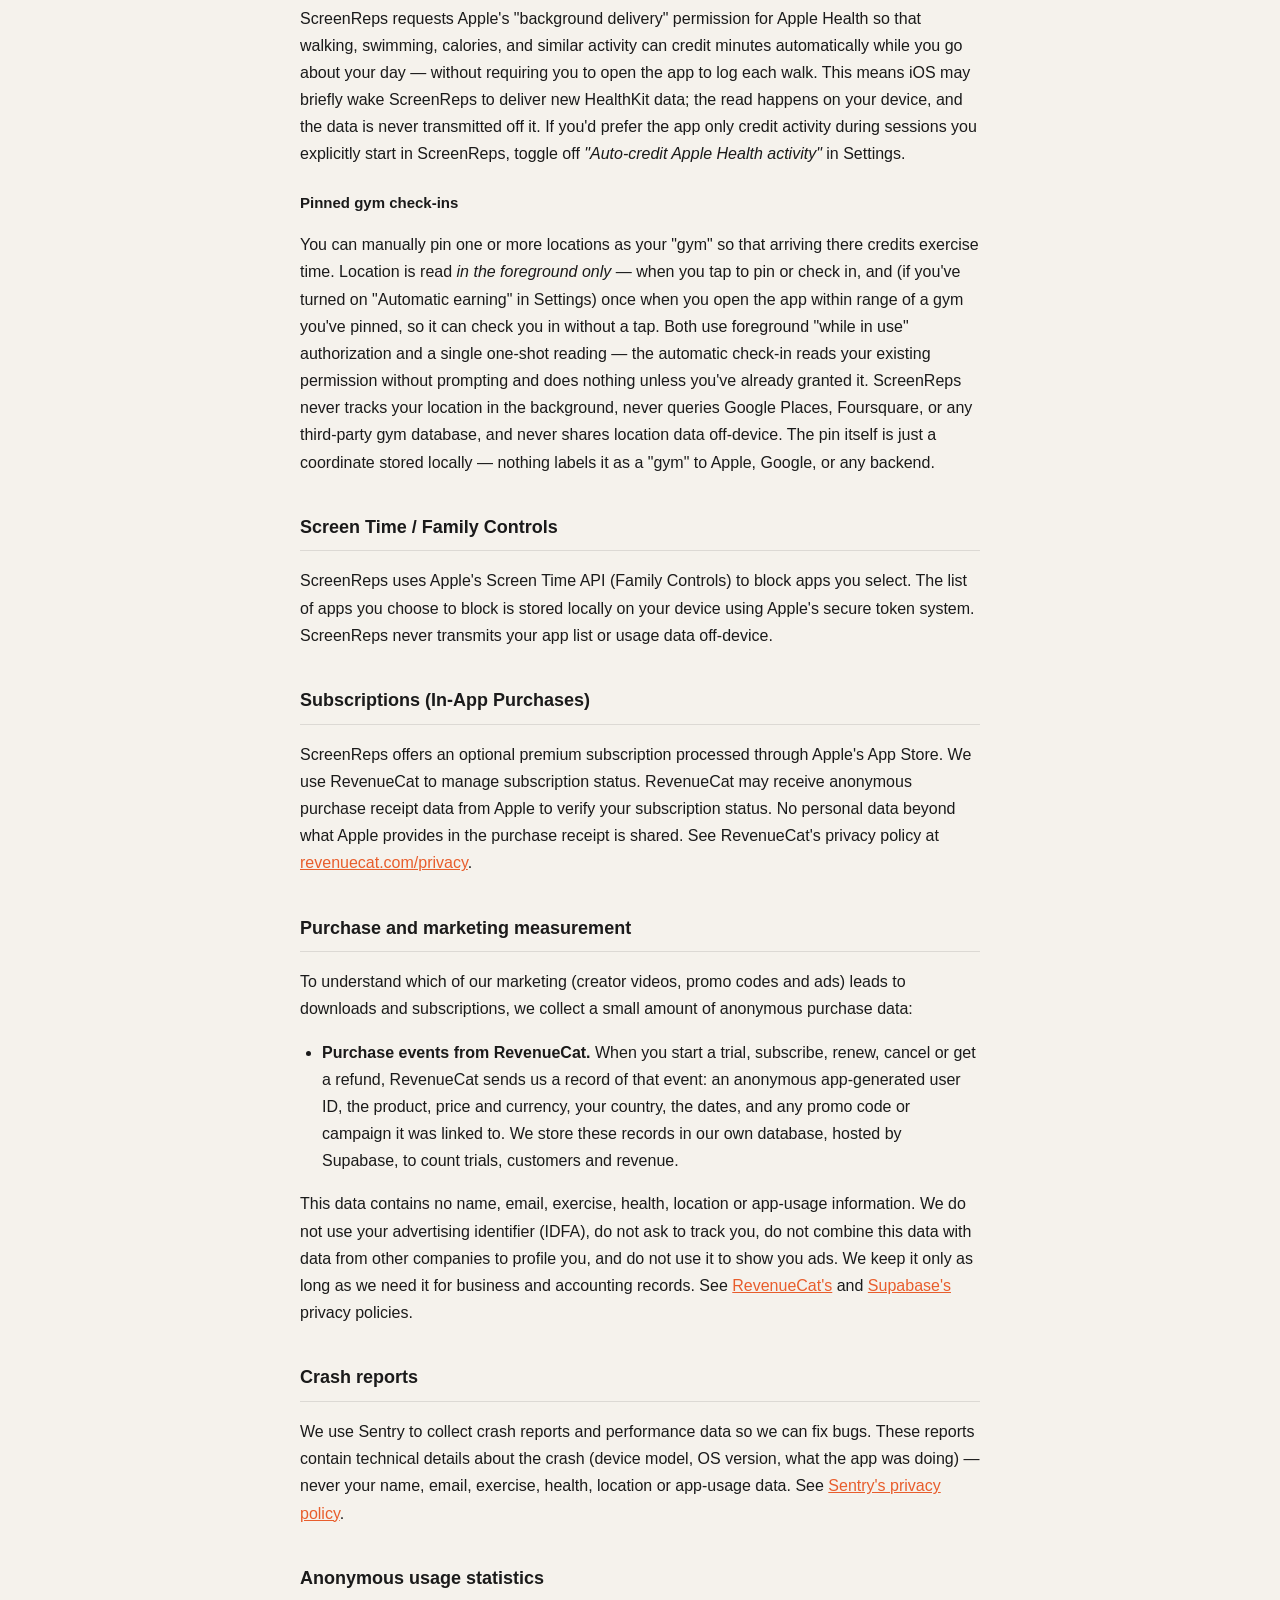
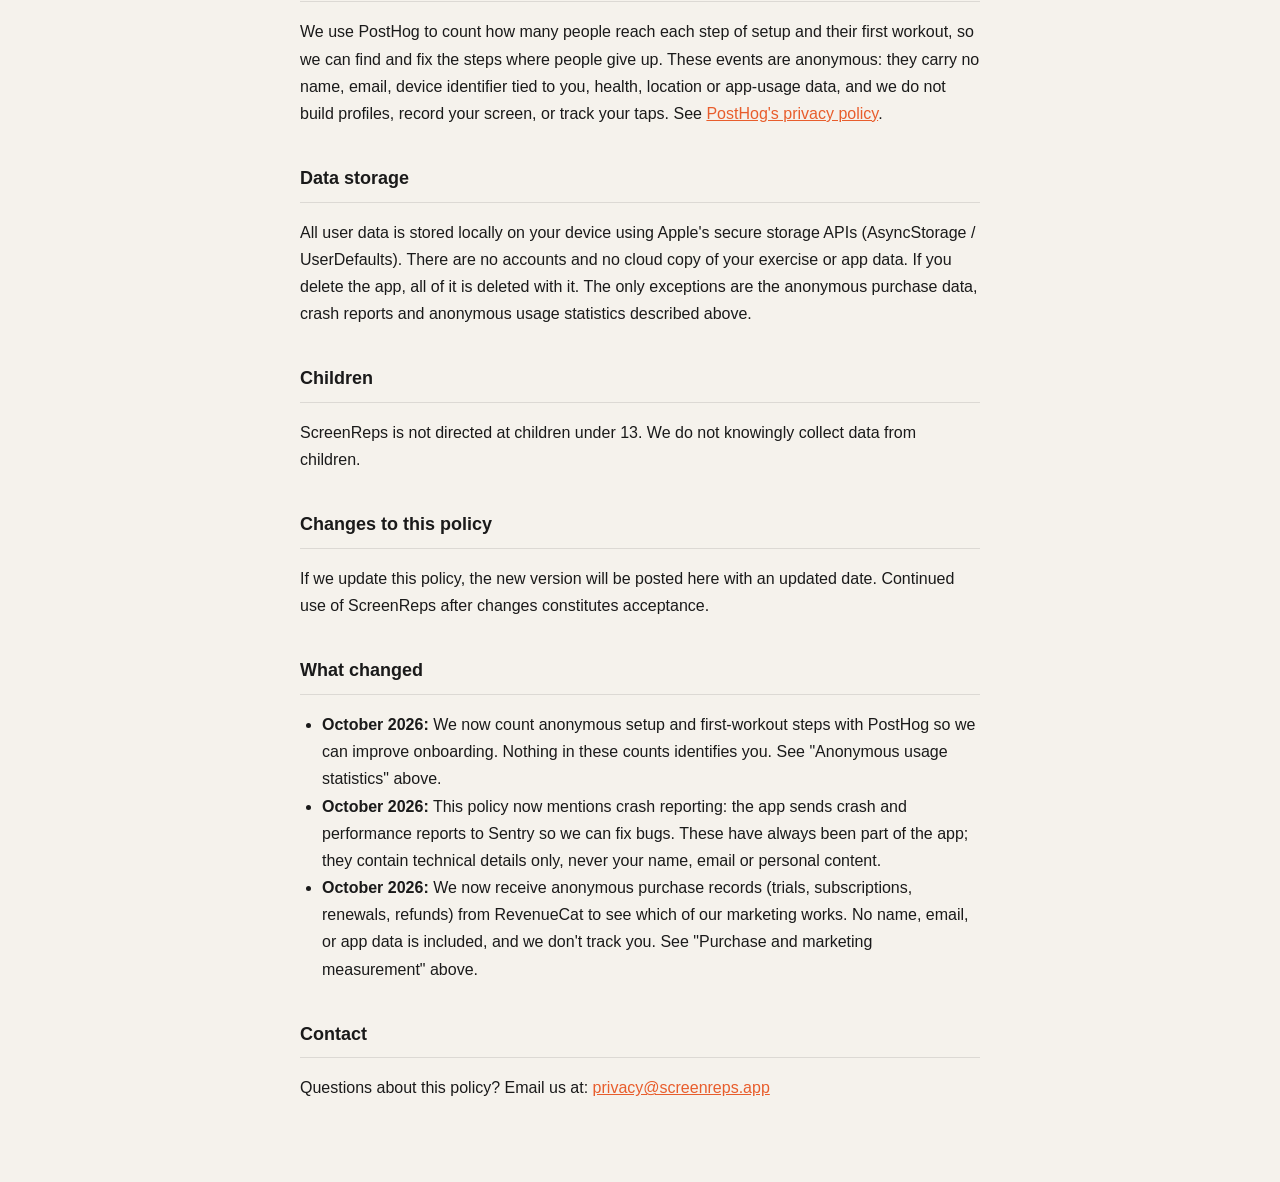
==== commit 360ec9e4: "Privacy policy: disclose anonymous usage statistics Mirrors ScreenReps main (#233): adds the Anonymo" ====
--- a/privacy.html
+++ b/privacy.html
@@ -160,12 +160,21 @@
   <a href="https://sentry.io/privacy/">Sentry's privacy policy</a>.
 </p>
 
+<h2>Anonymous usage statistics</h2>
+<p>
+  We use PostHog to count how many people reach each step of setup and their first
+  workout, so we can find and fix the steps where people give up. These events are
+  anonymous: they carry no name, email, device identifier tied to you, health, location or
+  app-usage data, and we do not build profiles, record your screen, or track your taps.
+  See <a href="https://posthog.com/privacy">PostHog's privacy policy</a>.
+</p>
+
 <h2>Data storage</h2>
 <p>
   All user data is stored locally on your device using Apple's secure storage
   APIs (AsyncStorage / UserDefaults). There are no accounts and no cloud copy of
   your exercise or app data. If you delete the app, all of it is deleted with it. The
-  only exceptions are the anonymous purchase data and crash reports described above.
+  only exceptions are the anonymous purchase data, crash reports and anonymous usage statistics described above.
 </p>
 
 <h2>Children</h2>
@@ -182,6 +191,7 @@
 
 <h2>What changed</h2>
 <ul>
+  <li><strong>October 2026:</strong> We now count anonymous setup and first-workout steps with PostHog so we can improve onboarding. Nothing in these counts identifies you. See "Anonymous usage statistics" above.</li>
   <li><strong>October 2026:</strong> This policy now mentions crash reporting: the app sends crash and performance reports to Sentry so we can fix bugs. These have always been part of the app; they contain technical details only, never your name, email or personal content.</li>
   <li><strong>October 2026:</strong> We now receive anonymous purchase records (trials, subscriptions, renewals, refunds) from RevenueCat to see which of our marketing works. No name, email, or app data is included, and we don't track you. See "Purchase and marketing measurement" above.</li>
 </ul>
